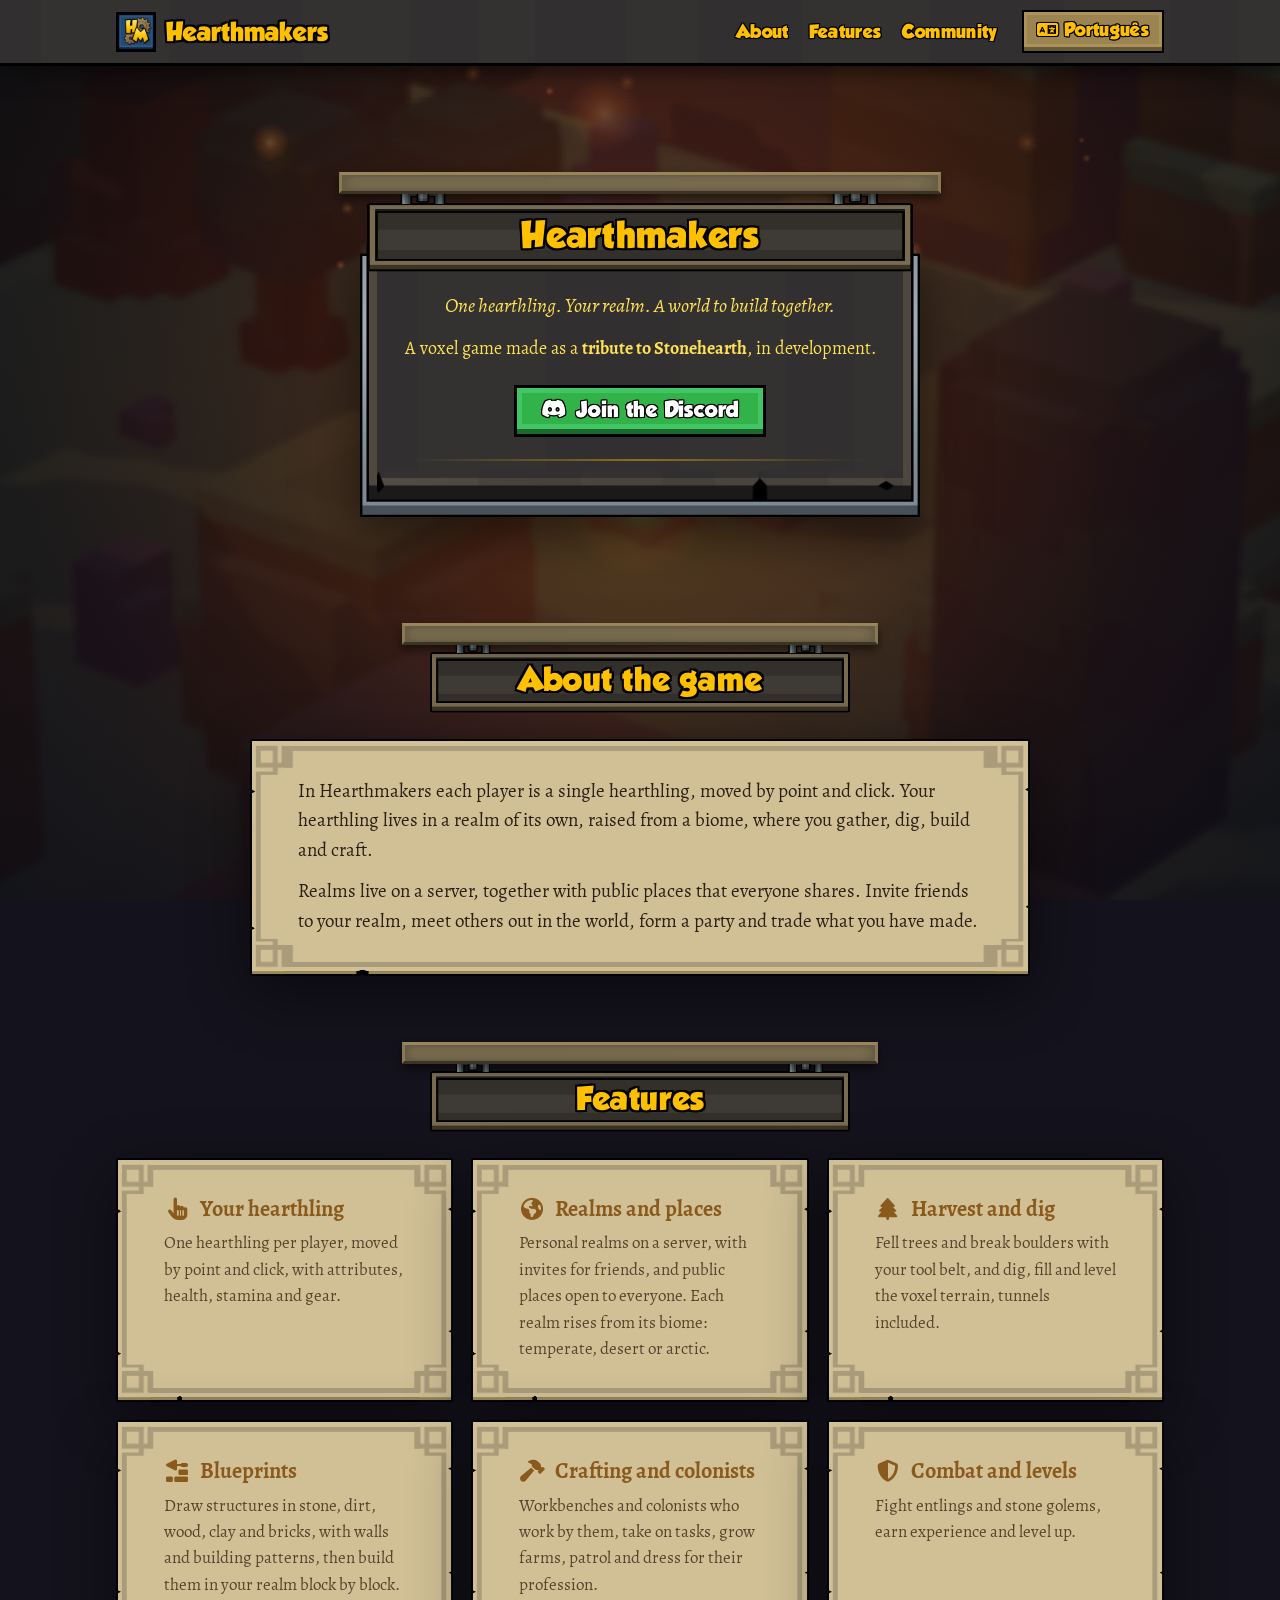
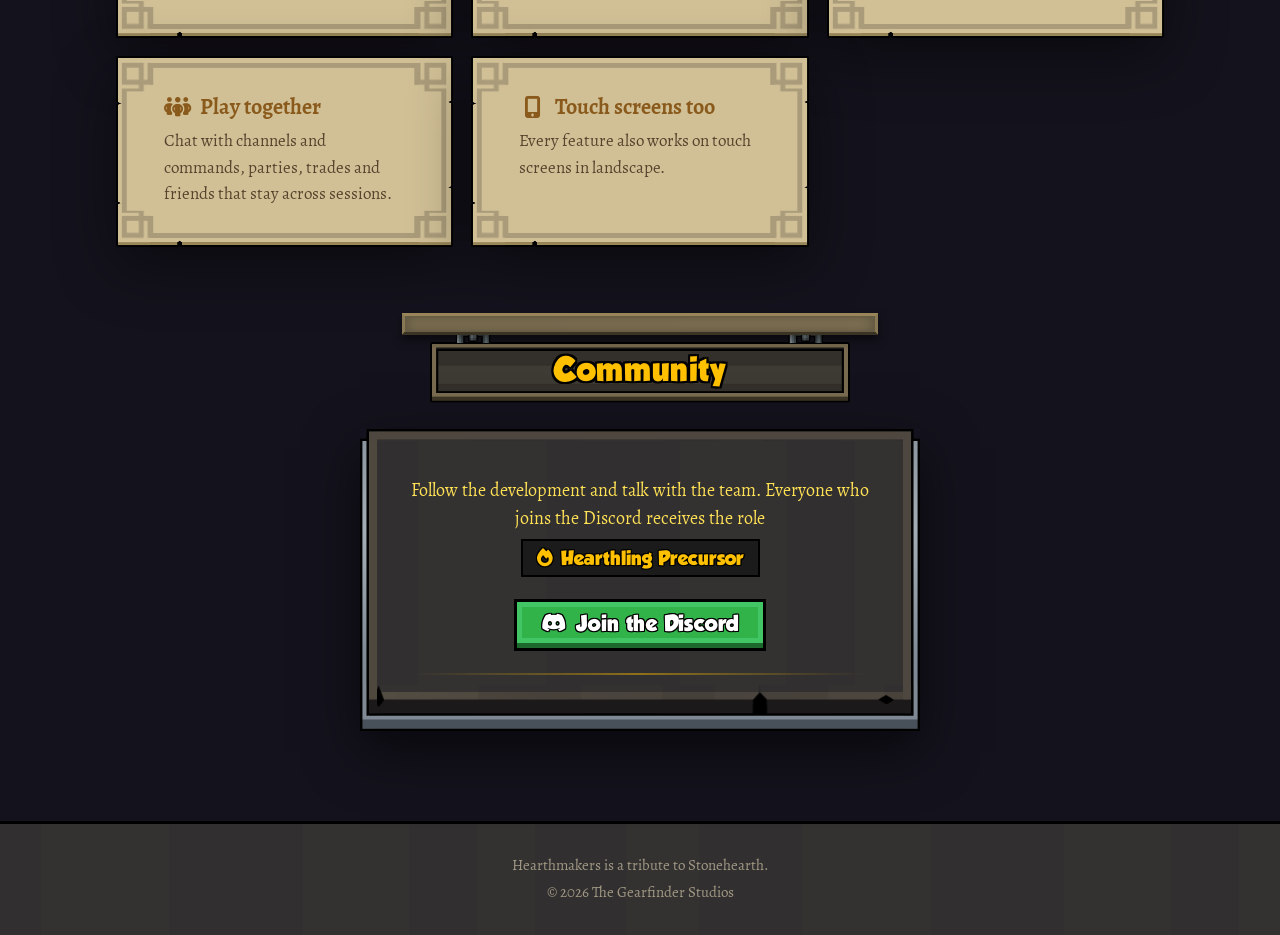
==== index.html @ 7fd4735e "INIT" ====
<!doctype html>
<html lang="en">
  <head>
    <meta charset="utf-8" />
    <meta name="viewport" content="width=device-width, initial-scale=1" />
    <title>Hearthmakers</title>
    <meta
      name="description"
      content="Hearthmakers is a voxel game where each player is one hearthling: build your realm, craft, farm and explore with friends."
    />
    <link rel="icon" type="image/png" sizes="32x32" href="assets/img/favicon-32.png" />
    <link rel="apple-touch-icon" href="assets/img/apple-touch-icon.png" />
    <link rel="alternate" hreflang="pt-BR" href="pt-br/" />
    <link
      rel="stylesheet"
      href="https://cdnjs.cloudflare.com/ajax/libs/font-awesome/6.5.2/css/all.min.css"
      crossorigin="anonymous"
      referrerpolicy="no-referrer"
    />
    <link rel="stylesheet" href="css/style.css" />
  </head>
  <body>
    <div class="backdrop"></div>
    <div class="embers" aria-hidden="true">
      <span style="--x: 0.0%; --size: 5px; --time: 9.0s; --delay: -2.9s; --sway: 28px"></span>
      <span style="--x: 6.4%; --size: 3px; --time: 12.3s; --delay: -10.6s; --sway: 5px"></span>
      <span style="--x: 11.2%; --size: 4px; --time: 12.7s; --delay: -3.4s; --sway: -15px"></span>
      <span style="--x: 15.4%; --size: 4px; --time: 7.4s; --delay: -9.6s; --sway: -4px"></span>
      <span style="--x: 20.5%; --size: 4px; --time: 7.9s; --delay: -7.2s; --sway: 51px"></span>
      <span style="--x: 23.7%; --size: 4px; --time: 11.0s; --delay: -12.8s; --sway: 49px"></span>
      <span style="--x: 26.6%; --size: 3px; --time: 12.9s; --delay: -4.7s; --sway: -42px"></span>
      <span style="--x: 30.4%; --size: 3px; --time: 9.1s; --delay: -13.1s; --sway: 7px"></span>
      <span style="--x: 36.4%; --size: 5px; --time: 7.4s; --delay: -3.8s; --sway: 7px"></span>
      <span style="--x: 39.6%; --size: 3px; --time: 8.4s; --delay: -12.7s; --sway: -53px"></span>
      <span style="--x: 43.2%; --size: 3px; --time: 11.7s; --delay: -12.9s; --sway: 2px"></span>
      <span style="--x: 46.5%; --size: 3px; --time: 9.0s; --delay: -5.1s; --sway: -9px"></span>
      <span style="--x: 51.4%; --size: 4px; --time: 11.3s; --delay: -3.3s; --sway: 49px"></span>
      <span style="--x: 56.1%; --size: 5px; --time: 11.4s; --delay: -8.9s; --sway: 2px"></span>
      <span style="--x: 60.4%; --size: 4px; --time: 13.6s; --delay: -5.6s; --sway: 25px"></span>
      <span style="--x: 63.5%; --size: 4px; --time: 9.5s; --delay: -4.6s; --sway: -13px"></span>
      <span style="--x: 70.0%; --size: 5px; --time: 7.8s; --delay: -11.5s; --sway: -51px"></span>
      <span style="--x: 72.5%; --size: 2px; --time: 7.5s; --delay: -13.9s; --sway: -34px"></span>
      <span style="--x: 77.6%; --size: 2px; --time: 10.2s; --delay: -8.3s; --sway: -43px"></span>
      <span style="--x: 83.0%; --size: 5px; --time: 13.2s; --delay: -12.4s; --sway: 49px"></span>
      <span style="--x: 86.5%; --size: 3px; --time: 7.1s; --delay: -3.5s; --sway: -51px"></span>
      <span style="--x: 87.5%; --size: 4px; --time: 8.6s; --delay: -10.4s; --sway: -1px"></span>
      <span style="--x: 94.5%; --size: 3px; --time: 13.2s; --delay: -3.3s; --sway: -15px"></span>
      <span style="--x: 99.6%; --size: 2px; --time: 10.4s; --delay: -0.0s; --sway: 50px"></span>
    </div>
    <header class="topbar">
      <div class="topbar-inner">
        <a class="logo" href="#top"><img src="assets/img/icon-192.png" alt="" />Hearthmakers</a>
        <nav class="nav">
          <a href="#about">About</a>
          <a href="#features">Features</a>
          <a href="#community">Community</a>
        </nav>
        <a class="lang" href="pt-br/" hreflang="pt-BR"><i class="fa-solid fa-language"></i>Português</a>
      </div>
    </header>

    <main id="top">
      <section class="hero">
        <div class="board">
          <h1 class="shingle">Hearthmakers</h1>
          <p class="tagline">One hearthling. Your realm. A world to build together.</p>
          <p>A voxel game made as a <strong>tribute to Stonehearth</strong>, in development.</p>
          <div class="actions">
            <a class="button" href="https://discord.gg/wvG9pxJbRN" target="_blank" rel="noopener">
              <i class="fa-brands fa-discord"></i>Join the Discord
            </a>
          </div>
        </div>
      </section>

      <section class="section" id="about">
        <h2 class="section-title">About the game</h2>
        <div class="parchment about">
          <p>
            In Hearthmakers each player is a single hearthling, moved by point and click. Your hearthling lives in a
            realm of its own, raised from a biome, where you gather, dig, build and craft.
          </p>
          <p>
            Realms live on a server, together with public places that everyone shares. Invite friends to your realm,
            meet others out in the world, form a party and trade what you have made.
          </p>
        </div>
      </section>

      <section class="section" id="features">
        <h2 class="section-title">Features</h2>
        <div class="features">
          <article class="parchment">
            <h3><i class="fa-solid fa-hand-pointer"></i>Your hearthling</h3>
            <p>One hearthling per player, moved by point and click, with attributes, health, stamina and gear.</p>
          </article>
          <article class="parchment">
            <h3><i class="fa-solid fa-earth-americas"></i>Realms and places</h3>
            <p>
              Personal realms on a server, with invites for friends, and public places open to everyone. Each realm
              rises from its biome: temperate, desert or arctic.
            </p>
          </article>
          <article class="parchment">
            <h3><i class="fa-solid fa-tree"></i>Harvest and dig</h3>
            <p>Fell trees and break boulders with your tool belt, and dig, fill and level the voxel terrain, tunnels included.</p>
          </article>
          <article class="parchment">
            <h3><i class="fa-solid fa-trowel-bricks"></i>Blueprints</h3>
            <p>
              Draw structures in stone, dirt, wood, clay and bricks, with walls and building patterns, then build them in
              your realm block by block.
            </p>
          </article>
          <article class="parchment">
            <h3><i class="fa-solid fa-hammer"></i>Crafting and colonists</h3>
            <p>
              Workbenches and colonists who work by them, take on tasks, grow farms, patrol and dress for their
              profession.
            </p>
          </article>
          <article class="parchment">
            <h3><i class="fa-solid fa-shield-halved"></i>Combat and levels</h3>
            <p>Fight entlings and stone golems, earn experience and level up.</p>
          </article>
          <article class="parchment">
            <h3><i class="fa-solid fa-people-group"></i>Play together</h3>
            <p>Chat with channels and commands, parties, trades and friends that stay across sessions.</p>
          </article>
          <article class="parchment">
            <h3><i class="fa-solid fa-mobile-screen-button"></i>Touch screens too</h3>
            <p>Every feature also works on touch screens in landscape.</p>
          </article>
        </div>
      </section>

      <section class="section" id="community">
        <h2 class="section-title">Community</h2>
        <div class="community">
          <div class="board">
            <p>
              Follow the development and talk with the team. Everyone who joins the Discord receives the role
            </p>
            <span class="role"><i class="fa-solid fa-fire"></i>Hearthling Precursor</span>
            <div class="actions">
              <a class="button" href="https://discord.gg/wvG9pxJbRN" target="_blank" rel="noopener">
                <i class="fa-brands fa-discord"></i>Join the Discord
              </a>
            </div>
          </div>
        </div>
      </section>
    </main>

    <footer class="footer">
      <p>Hearthmakers is a tribute to Stonehearth.</p>
      <p>&copy; 2026 The Gearfinder Studios</p>
    </footer>
  </body>
</html>
---- css/style.css ----
/*
 * Hearthmakers' project page, in the game's "workshop" look: dark plank
 * boards, titles on a hanging wooden shingle, gold outlined Grobold text and
 * parchment cards. Images and fonts are copies of the game's own assets.
 */

@font-face {
  font-family: 'Alegreya';
  src: url('../assets/fonts/Alegreya-Regular.ttf') format('truetype');
  font-weight: 400;
  font-display: swap;
}

@font-face {
  font-family: 'Alegreya';
  src: url('../assets/fonts/Alegreya-Italic.ttf') format('truetype');
  font-weight: 400;
  font-style: italic;
  font-display: swap;
}

@font-face {
  font-family: 'Alegreya';
  src: url('../assets/fonts/Alegreya-Bold.ttf') format('truetype');
  font-weight: 700;
  font-display: swap;
}

@font-face {
  font-family: 'Grobold';
  src:
    url('../assets/fonts/grobold.otf') format('opentype'),
    url('../assets/fonts/grobold.ttf') format('truetype');
  font-display: swap;
}

:root {
  --ink: #2b1f14;
  --ink-soft: #57432d;
  --ink-accent: #8a5a1c;
  --control-gold: #ffc000;
  --control-gold-light: #ffe156;
  --wood-darkest: #1c1b1b;
  --font: 'Alegreya', Georgia, serif;
  --control-font: 'Grobold', var(--font);
  --outline: -2px -2px 0 #000, 0 -2px 0 #000, 2px -2px 0 #000, 2px 0 0 #000, 2px 2px 0 #000, 0 2px 0 #000,
    -2px 2px 0 #000, -2px 0 0 #000;
  --outline-thin: -1px -1px 0 #000, 0 -1px 0 #000, 1px -1px 0 #000, 1px 0 0 #000, 1px 1px 0 #000, 0 1px 0 #000,
    -1px 1px 0 #000, -1px 0 0 #000;
  --page-width: 1080px;
}

* {
  box-sizing: border-box;
}

html {
  scroll-behavior: smooth;
}

body {
  margin: 0;
  font: 400 18px/1.55 var(--font);
  color: var(--ink);
  background: #14121c;
  -webkit-font-smoothing: antialiased;
}

/* The game's banner, fixed behind the whole page so it follows the screen. */
.backdrop {
  position: fixed;
  inset: 0;
  z-index: -2;
  background:
    linear-gradient(180deg, rgba(12, 12, 22, 0.45), rgba(12, 12, 22, 0.8)),
    url('../assets/img/banner.png') center / cover no-repeat;
}

/* Sparks rising from the hearth, over the backdrop and under the content. */
.embers {
  position: fixed;
  inset: 0;
  z-index: -1;
  overflow: hidden;
  pointer-events: none;
}

.embers span {
  position: absolute;
  bottom: -12px;
  left: var(--x);
  width: var(--size, 4px);
  height: var(--size, 4px);
  background: #ffcf4a;
  box-shadow: 0 0 6px 2px rgba(255, 140, 30, 0.8);
  opacity: 0;
  animation: ember-rise var(--time, 9s) linear var(--delay, 0s) infinite;
}

@keyframes ember-rise {
  0% {
    transform: translate(0, 0);
    opacity: 0;
  }
  10% {
    opacity: 1;
  }
  50% {
    transform: translate(var(--sway, 30px), -55vh);
  }
  80% {
    opacity: 0.8;
  }
  100% {
    transform: translate(0, -110vh);
    opacity: 0;
  }
}

@media (prefers-reduced-motion: reduce) {
  .embers {
    display: none;
  }
}

a {
  color: inherit;
}

img {
  max-width: 100%;
}

/* Scrollbars as in the game: square dark thumb on a shaded track. */
::-webkit-scrollbar {
  width: 16px;
}

::-webkit-scrollbar-track {
  background-color: rgba(0, 0, 0, 0.4);
}

::-webkit-scrollbar-thumb {
  background: #322f28;
  border: 2px solid #000;
}

/* --- top bar: the logo, the section links and the language switch --------- */

.topbar {
  position: sticky;
  top: 0;
  z-index: 10;
  background: url('../assets/ui/bg.png') repeat;
  border-bottom: 3px solid #000;
  box-shadow: 0 6px 18px rgba(0, 0, 0, 0.5);
}

.topbar-inner {
  display: flex;
  align-items: center;
  gap: 24px;
  max-width: var(--page-width);
  margin: 0 auto;
  padding: 10px 16px;
}

.logo {
  display: flex;
  align-items: center;
  gap: 10px;
  text-decoration: none;
  font: 400 24px/1 var(--control-font);
  color: var(--control-gold);
  text-shadow: var(--outline);
}

.logo img {
  width: 40px;
  height: 40px;
  border: 2px solid #000;
}

.nav {
  display: flex;
  gap: 20px;
  margin-left: auto;
}

.nav a,
.lang {
  font: 400 17px/1 var(--control-font);
  letter-spacing: 0.02em;
  text-decoration: none;
  color: var(--control-gold);
  text-shadow: var(--outline-thin);
}

.nav a:hover,
.lang:hover {
  color: var(--control-gold-light);
}

/* The other language, on a small brown game button. */
.lang {
  display: inline-flex;
  align-items: center;
  gap: 6px;
  padding: 6px 10px;
  border-style: solid;
  border-width: 5px 5px 9px 5px;
  border-image: url('../assets/ui/brown.png') 5 5 9 5 fill repeat;
}

/* --- hero: a hanging board over the backdrop --------------------------------- */

.hero {
  position: relative;
  display: flex;
  justify-content: center;
  padding: 120px 16px 40px;
}

/* A plank board whose title hangs above it on a wooden shingle. */
.board {
  position: relative;
  width: min(560px, 100%);
  margin-top: 58px;
  padding: 26px 26px 10px;
  background: url('../assets/ui/bg.png') repeat;
  background-clip: padding-box;
  border-style: solid;
  border-width: 12px 17px 46px 17px;
  border-image: url('../assets/ui/slate.png') 15 21 60 21 repeat;
  box-shadow: 0 20px 50px rgba(0, 0, 0, 0.55);
  color: var(--control-gold-light);
  text-align: center;
}

.shingle {
  display: flex;
  align-items: center;
  justify-content: center;
  height: 86px;
  margin: -96px -36px 0;
  padding-top: 12px;
  background: url('../assets/ui/shingle.png') center / 100% 100% no-repeat;
  font: 400 34px/1 var(--control-font);
  letter-spacing: 0.02em;
  color: var(--control-gold);
  text-shadow: var(--outline);
}

.board .tagline {
  margin: 18px 0 0;
  font-style: italic;
  font-size: 20px;
}

.board p {
  margin: 14px 0 0;
}

.board::after {
  content: '';
  display: block;
  height: 2px;
  margin: 22px 12px 0;
  background: linear-gradient(90deg, transparent, rgba(255, 192, 0, 0.45), transparent);
}

.actions {
  display: flex;
  flex-wrap: wrap;
  justify-content: center;
  gap: 12px;
  margin-top: 22px;
}

/* The game's green button, as a link. */
.button {
  display: inline-flex;
  align-items: center;
  justify-content: center;
  gap: 10px;
  min-height: 52px;
  padding: 0 18px;
  border-style: solid;
  border-width: 9px 9px 13px 9px;
  border-image: url('../assets/ui/ok.png') 9 9 13 9 fill repeat;
  font: 400 20px var(--control-font);
  letter-spacing: 0.02em;
  text-decoration: none;
  color: #fff;
  text-shadow: var(--outline-thin);
  transition: transform 0.12s ease;
}

.button:hover {
  border-image-source: url('../assets/ui/ok_hover.png');
}

.button:active {
  transform: translateY(1px);
}

/* --- sections -------------------------------------------------------------- */

.section {
  max-width: var(--page-width);
  margin: 0 auto;
  padding: 80px 16px 0;
}

/* The wooden bar each shingle's hooks hang from. */
.shingle,
.section-title {
  position: relative;
}

.shingle::before,
.section-title::before {
  content: '';
  position: absolute;
  top: -14px;
  left: -28px;
  right: -28px;
  height: 16px;
  border-style: solid;
  border-width: 3px;
  border-image: url('../assets/ui/plank.png') 3 fill stretch;
  box-shadow: 0 5px 10px rgba(0, 0, 0, 0.5);
}

/* Section titles hang on a shingle, like the game's windows. */
.section-title {
  display: flex;
  align-items: center;
  justify-content: center;
  width: min(420px, 100%);
  height: 76px;
  margin: 0 auto 26px;
  padding-top: 10px;
  background: url('../assets/ui/shingle.png') center / 100% 100% no-repeat;
  font: 400 30px/1 var(--control-font);
  letter-spacing: 0.02em;
  color: var(--control-gold);
  text-shadow: var(--outline);
}

/* A parchment card with the Greek-key frame. */
.parchment {
  padding: 4px 14px 6px;
  border-style: solid;
  border-width: 34px;
  border-image: url('../assets/ui/scroll.png') 70 fill / 34px stretch;
  filter: drop-shadow(0 18px 30px rgba(0, 0, 0, 0.45));
}

.parchment h3 {
  display: flex;
  align-items: center;
  gap: 10px;
  margin: 0 0 8px;
  font: 700 22px/1.2 var(--font);
  color: var(--ink-accent);
}

.parchment p {
  margin: 0 0 12px;
}

.parchment p:last-child {
  margin-bottom: 0;
}

.about {
  max-width: 780px;
  margin: 0 auto;
  font-size: 19px;
}

.features {
  display: grid;
  grid-template-columns: repeat(auto-fill, minmax(300px, 1fr));
  gap: 18px;
}

.features .parchment {
  font-size: 17px;
  color: var(--ink-soft);
}

.features .parchment i {
  width: 26px;
  text-align: center;
}

.community {
  display: flex;
  justify-content: center;
}

.community .board {
  margin-top: 0;
  padding-top: 22px;
}

.role {
  display: inline-flex;
  align-items: center;
  gap: 8px;
  margin-top: 6px;
  padding: 8px 14px;
  background: var(--wood-darkest);
  border: 2px solid #000;
  font: 400 18px/1 var(--control-font);
  color: var(--control-gold);
  text-shadow: var(--outline-thin);
}

/* --- footer ------------------------------------------------------------------ */

.footer {
  margin-top: 90px;
  padding: 26px 16px;
  background: url('../assets/ui/bg.png') repeat;
  border-top: 3px solid #000;
  text-align: center;
  font-size: 15px;
  color: #a39a86;
}

.footer p {
  margin: 4px 0;
}

.footer a {
  color: var(--control-gold);
}

/* --- narrow screens ----------------------------------------------------------- */

@media (max-width: 720px) {
  .nav {
    display: none;
  }

  .lang {
    margin-left: auto;
  }

  .hero {
    padding: 70px 16px 20px;
  }

  .shingle {
    margin: -96px -20px 0;
    font-size: 28px;
  }

  .section {
    padding-top: 60px;
  }

  .shingle::before {
    left: 0;
    right: 0;
  }

  .section-title {
    font-size: 25px;
    height: 66px;
  }

  .features {
    grid-template-columns: 1fr;
  }
}
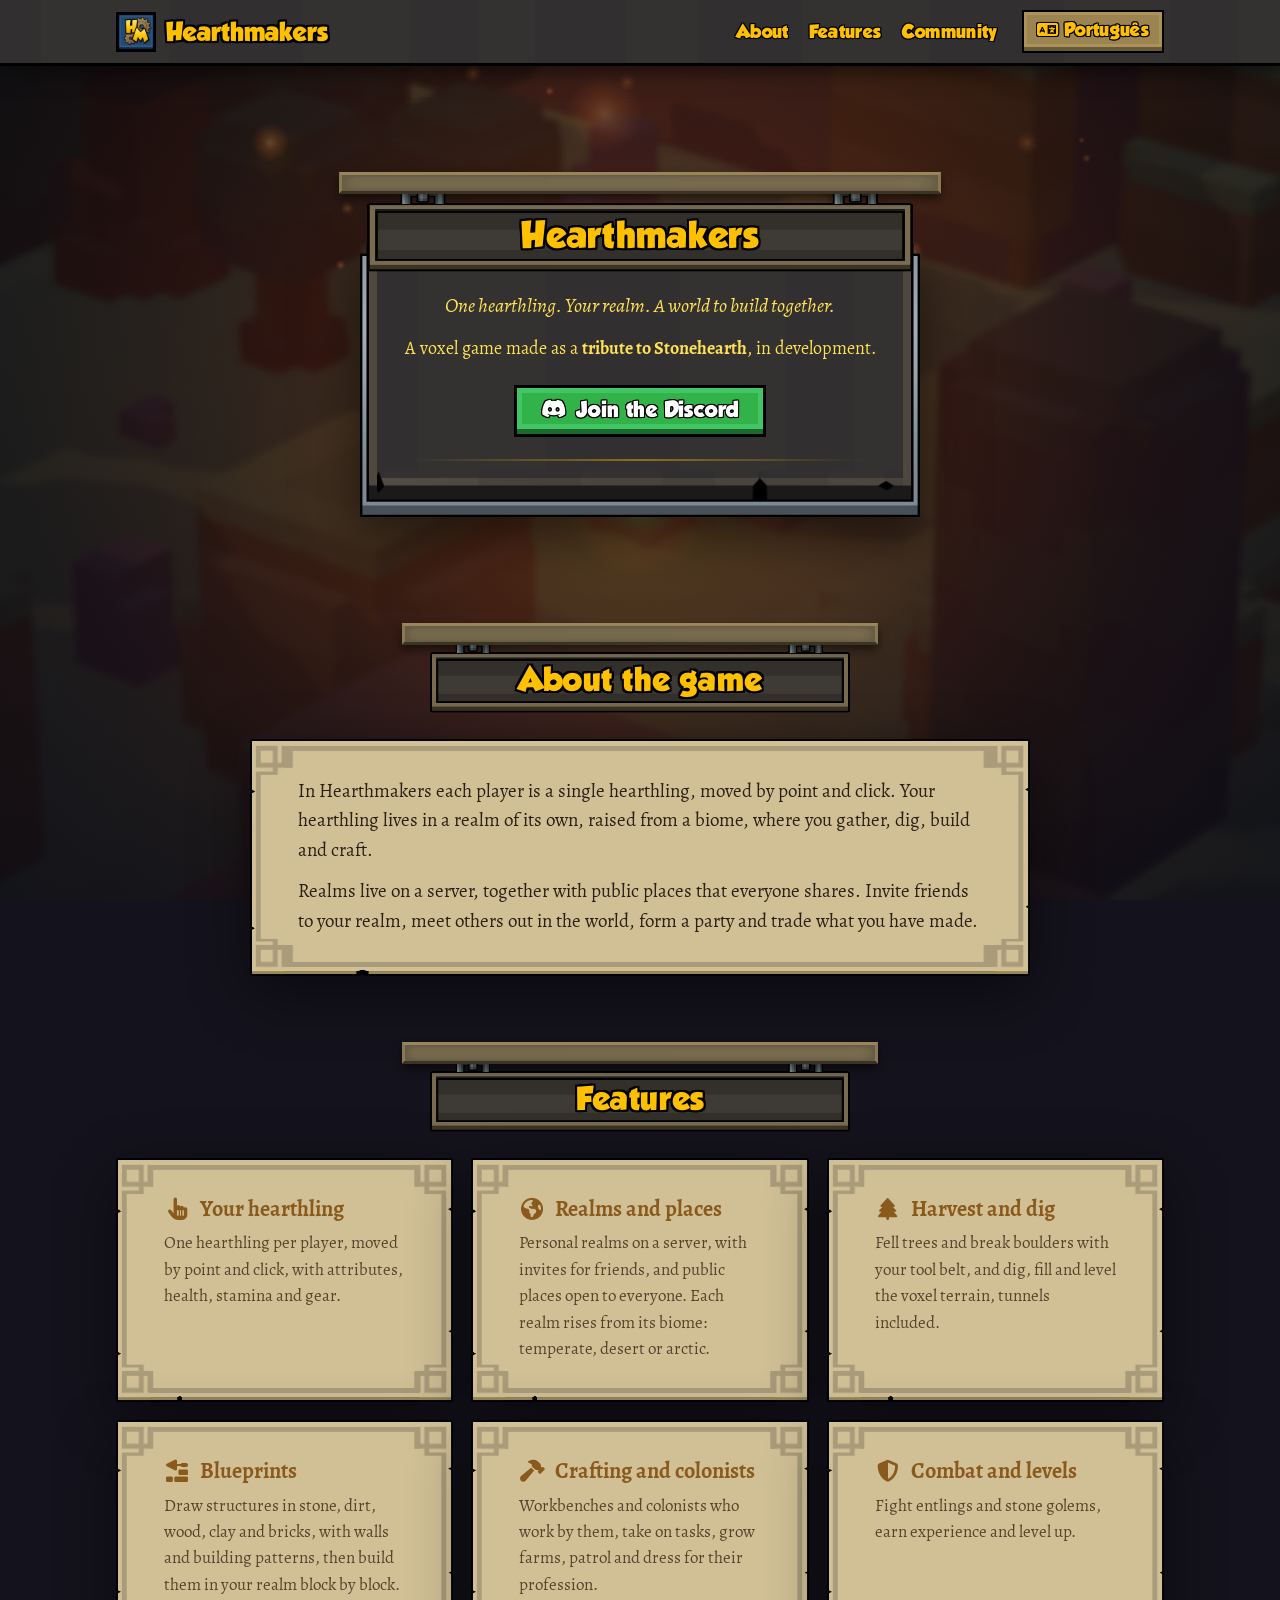
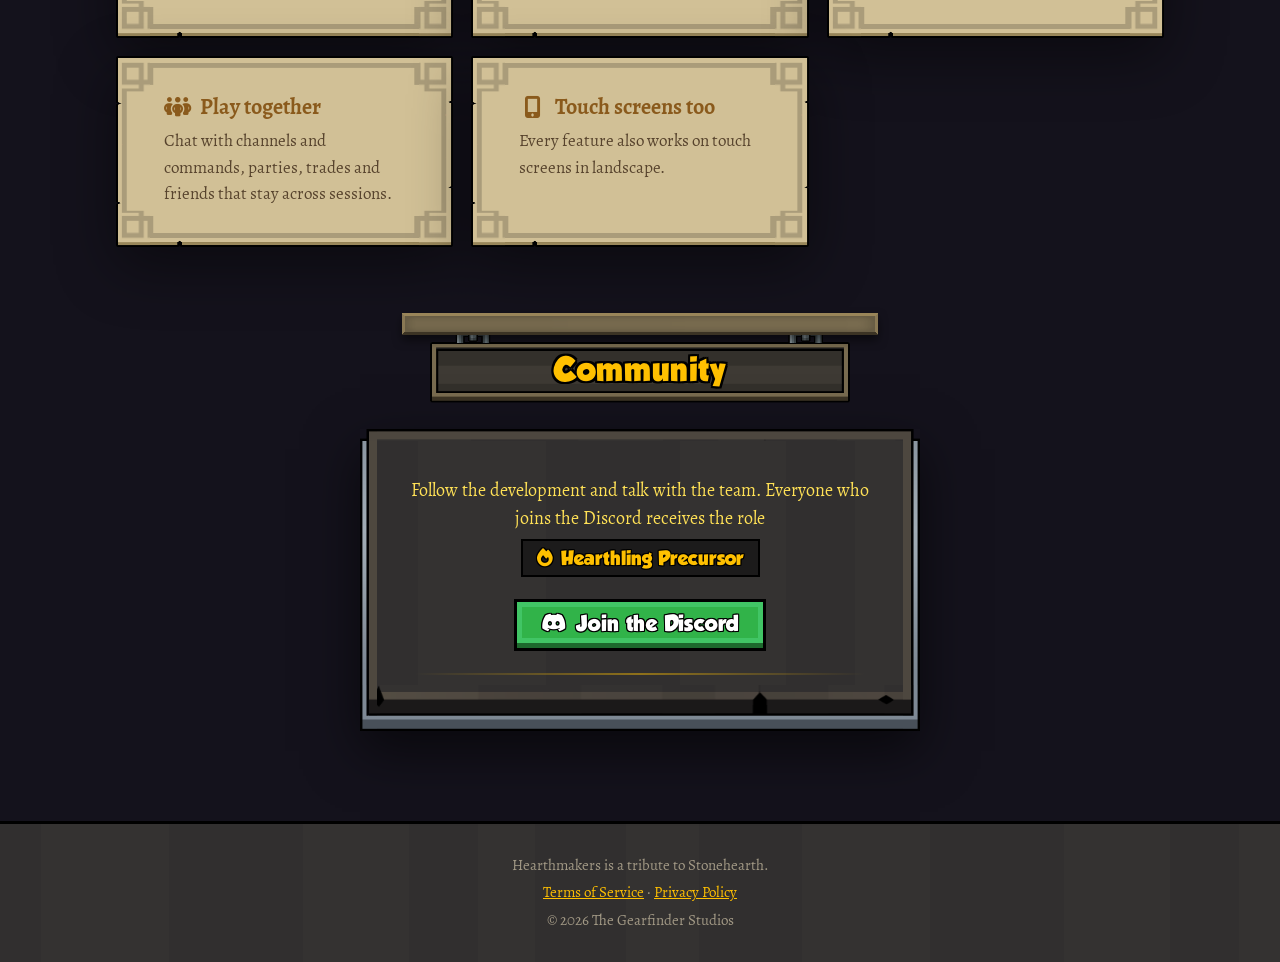
==== commit 607ac845: "PRIVACY + TOS" ====
--- a/index.html
+++ b/index.html
@@ -154,6 +154,7 @@
 
     <footer class="footer">
       <p>Hearthmakers is a tribute to Stonehearth.</p>
+      <p><a href="terms/">Terms of Service</a> · <a href="privacy/">Privacy Policy</a></p>
       <p>&copy; 2026 The Gearfinder Studios</p>
     </footer>
   </body>
--- a/css/style.css
+++ b/css/style.css
@@ -419,6 +419,52 @@
   text-shadow: var(--outline-thin);
 }
 
+/* --- legal pages: the terms and the privacy policy, on one long parchment ----- */
+
+.legal-nav a[aria-current='page'] {
+  color: var(--control-gold-light);
+}
+
+.legal {
+  max-width: 860px;
+}
+
+.legal .section-title {
+  margin-top: 14px;
+}
+
+.legal .parchment {
+  font-size: 17px;
+}
+
+.legal .updated {
+  font-style: italic;
+  color: var(--ink-soft);
+}
+
+.legal h2 {
+  margin: 26px 0 8px;
+  font: 700 22px/1.2 var(--font);
+  color: var(--ink-accent);
+}
+
+.legal ul {
+  margin: 0 0 12px;
+  padding-left: 22px;
+}
+
+.legal li {
+  margin-bottom: 6px;
+}
+
+.legal a {
+  color: var(--ink-accent);
+}
+
+.legal code {
+  font-size: 15px;
+}
+
 /* --- footer ------------------------------------------------------------------ */
 
 .footer {
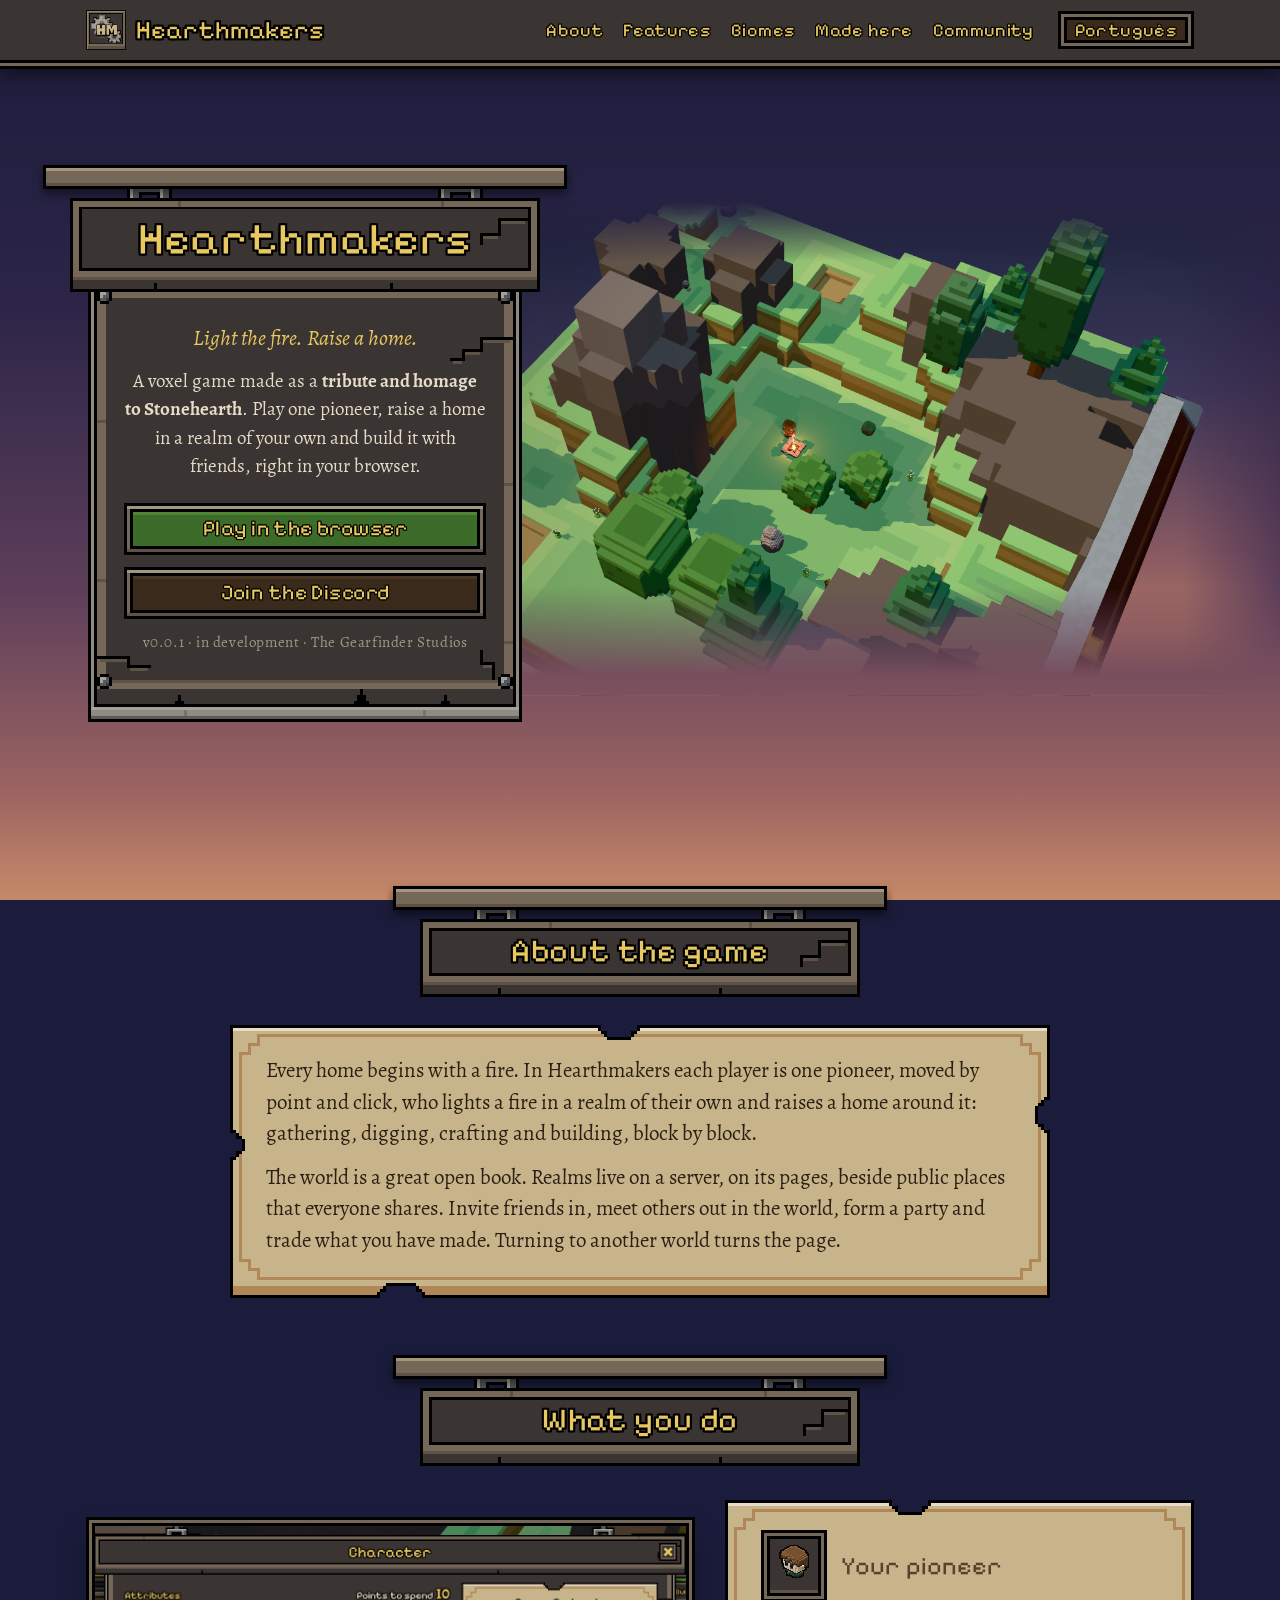
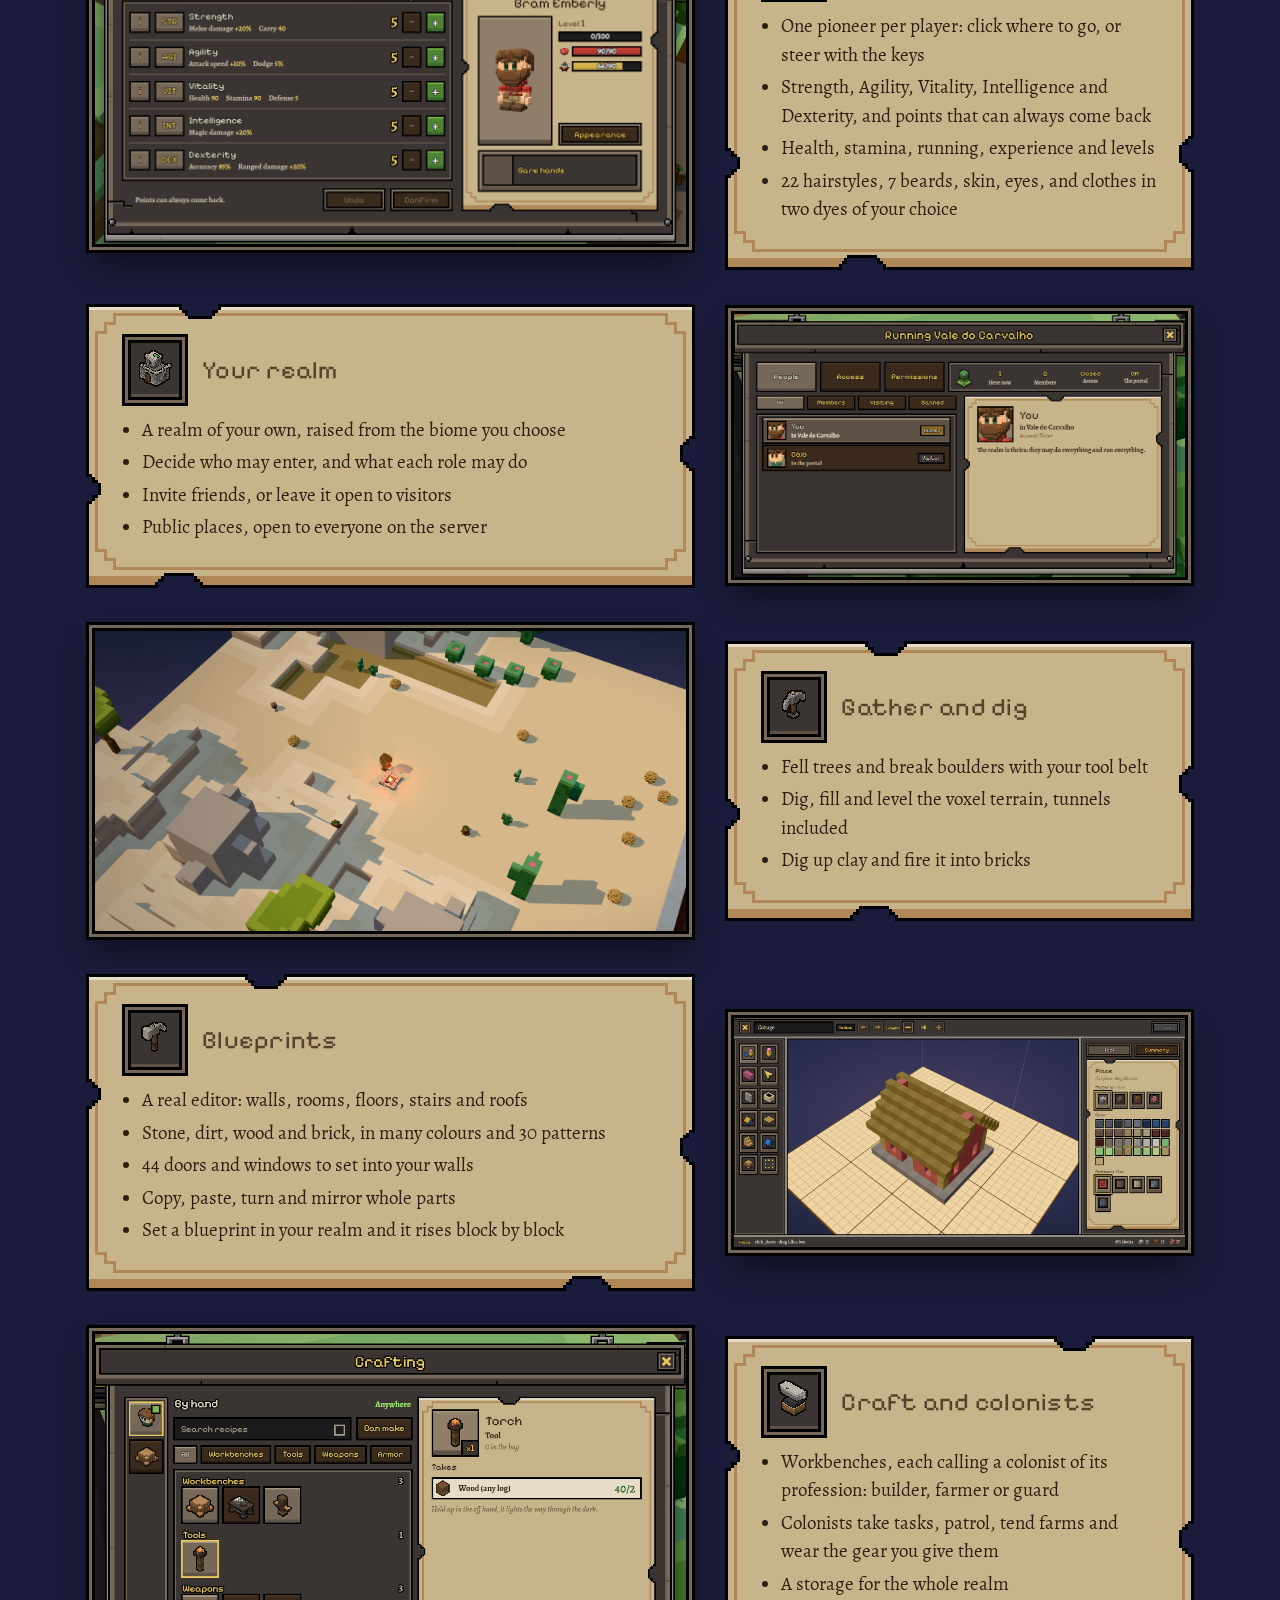
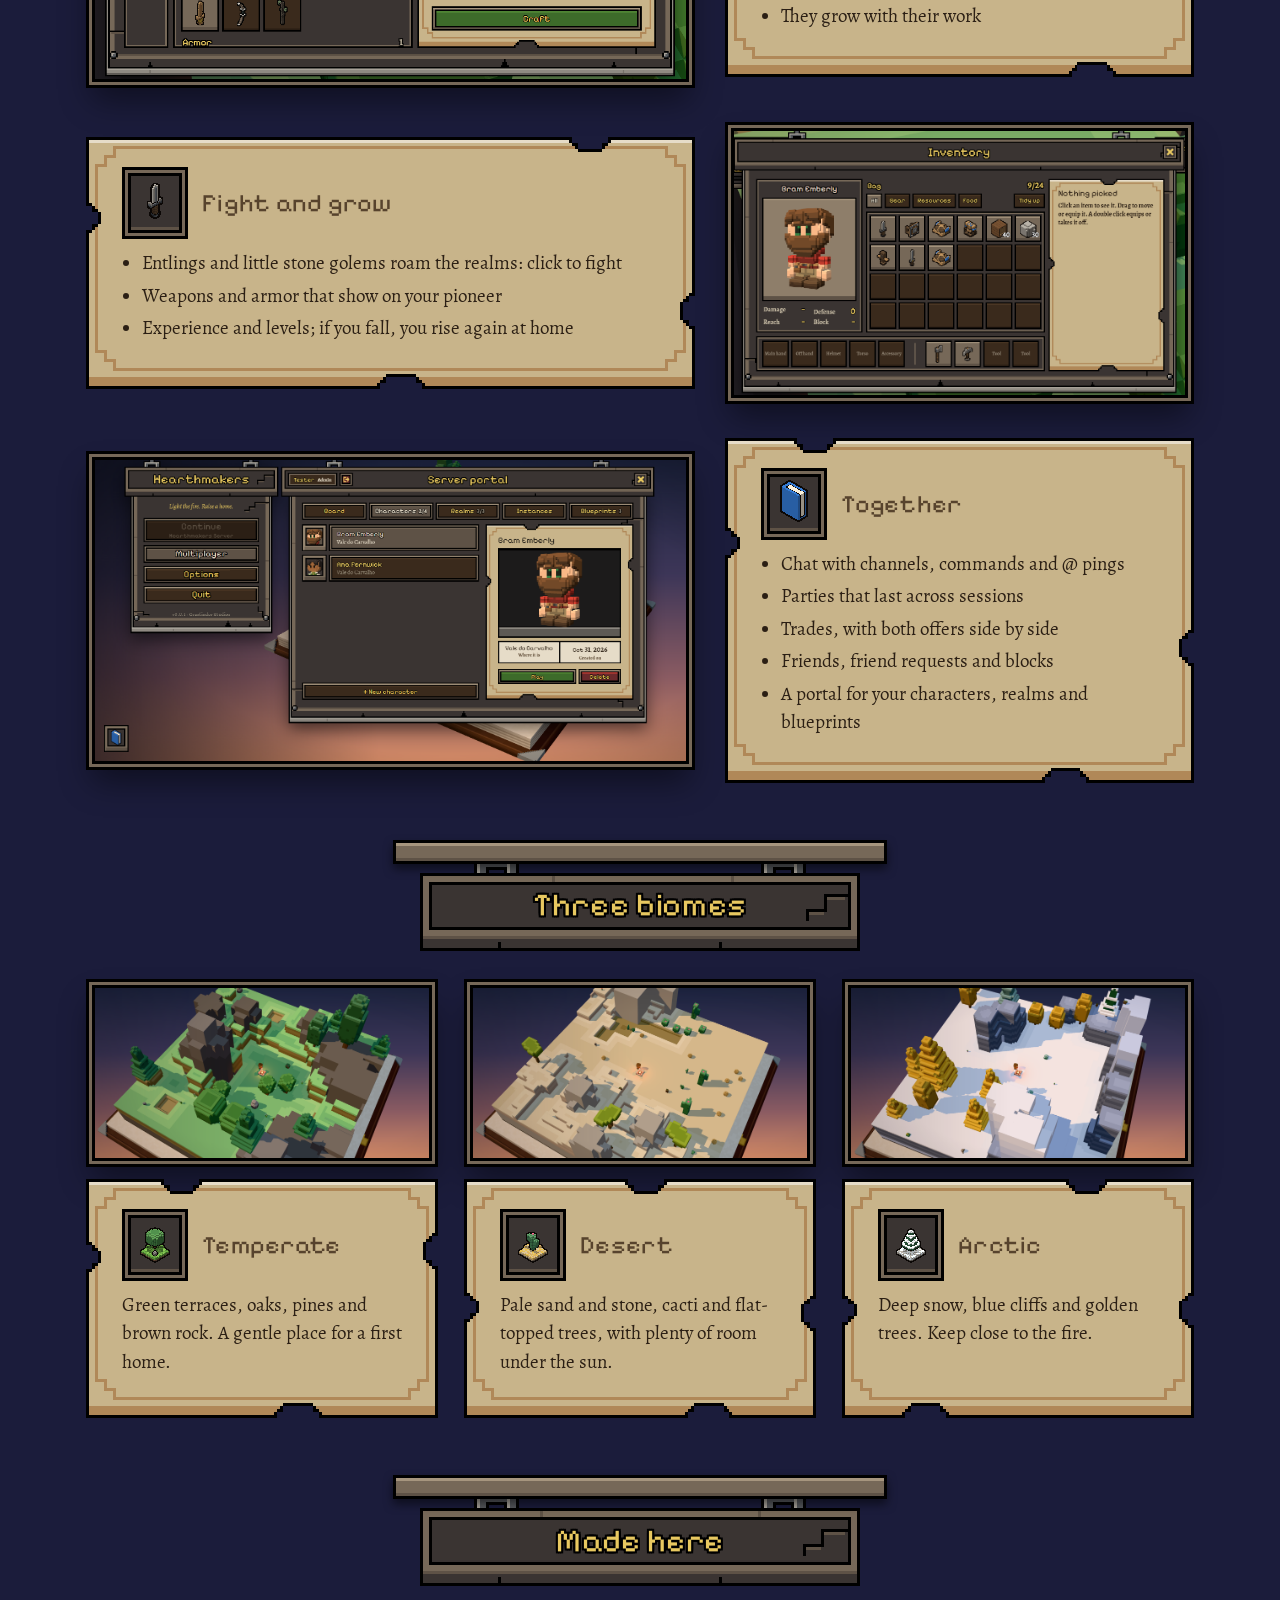
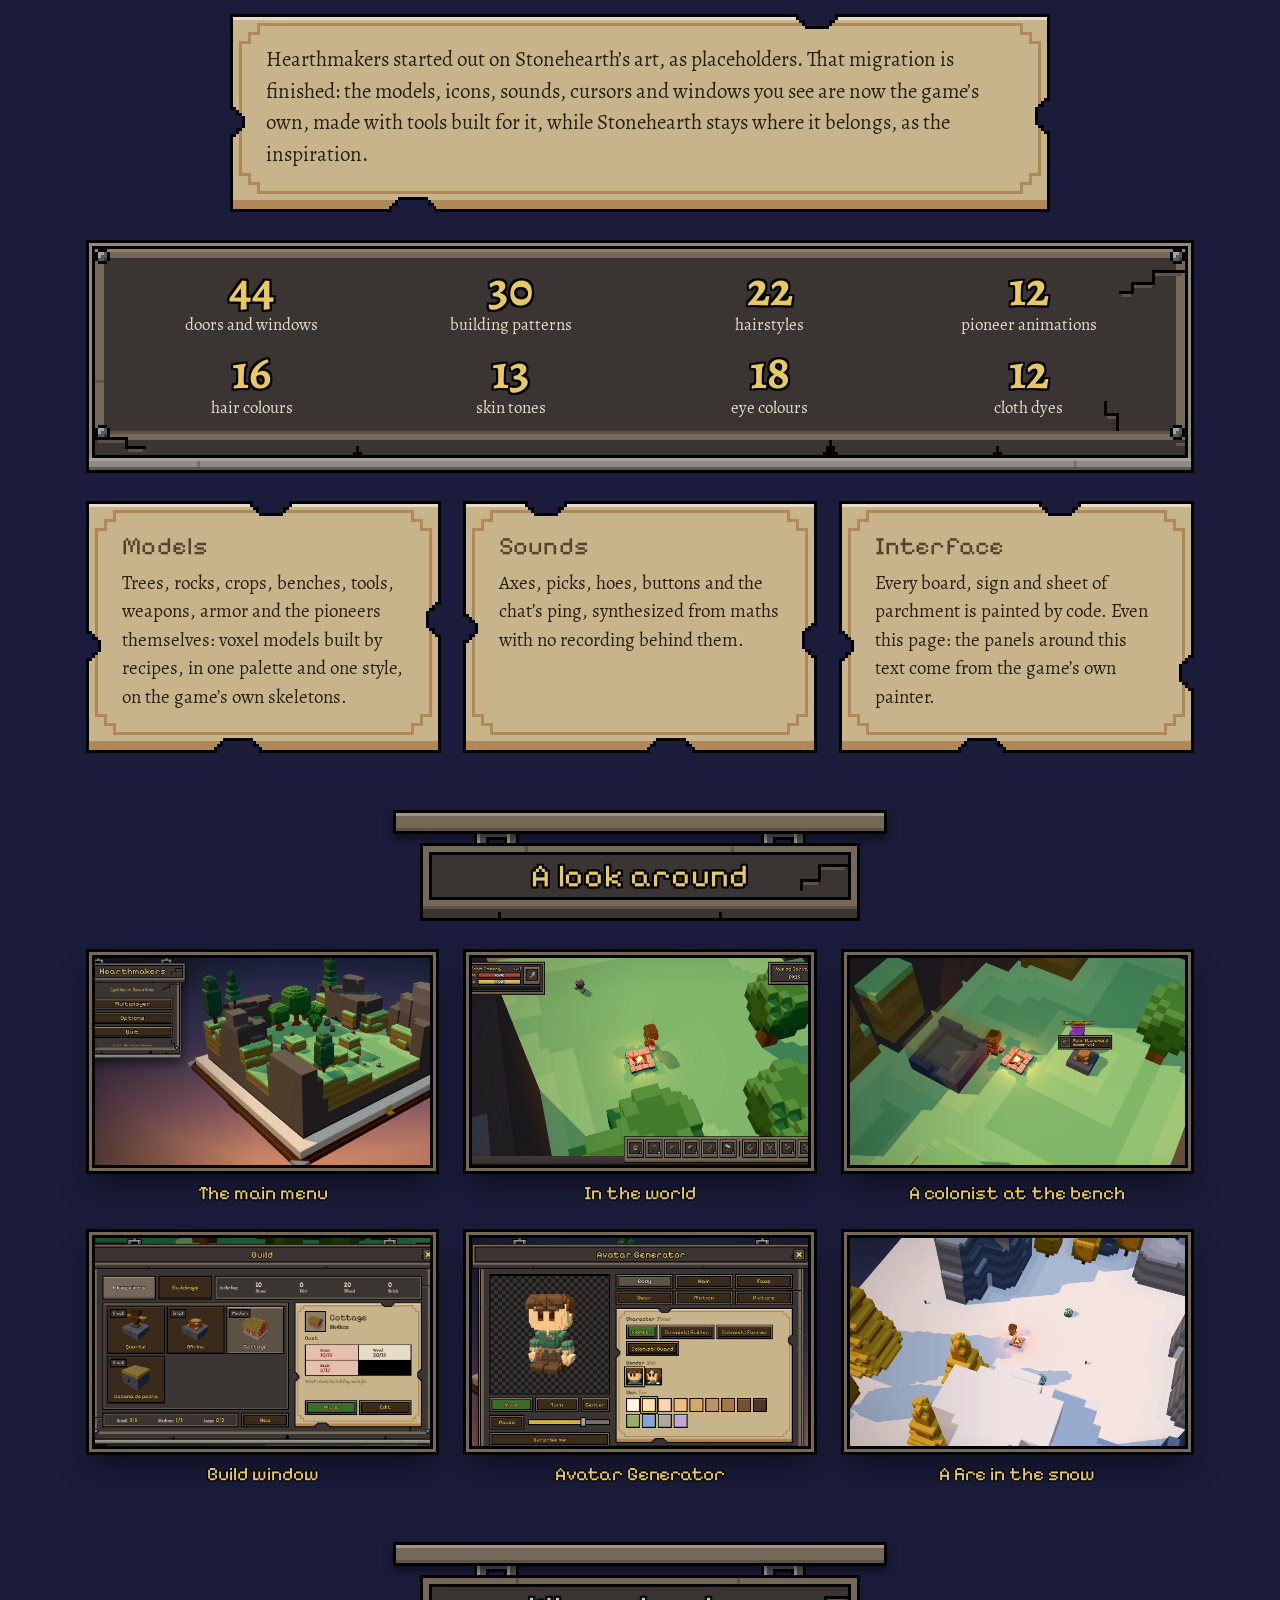
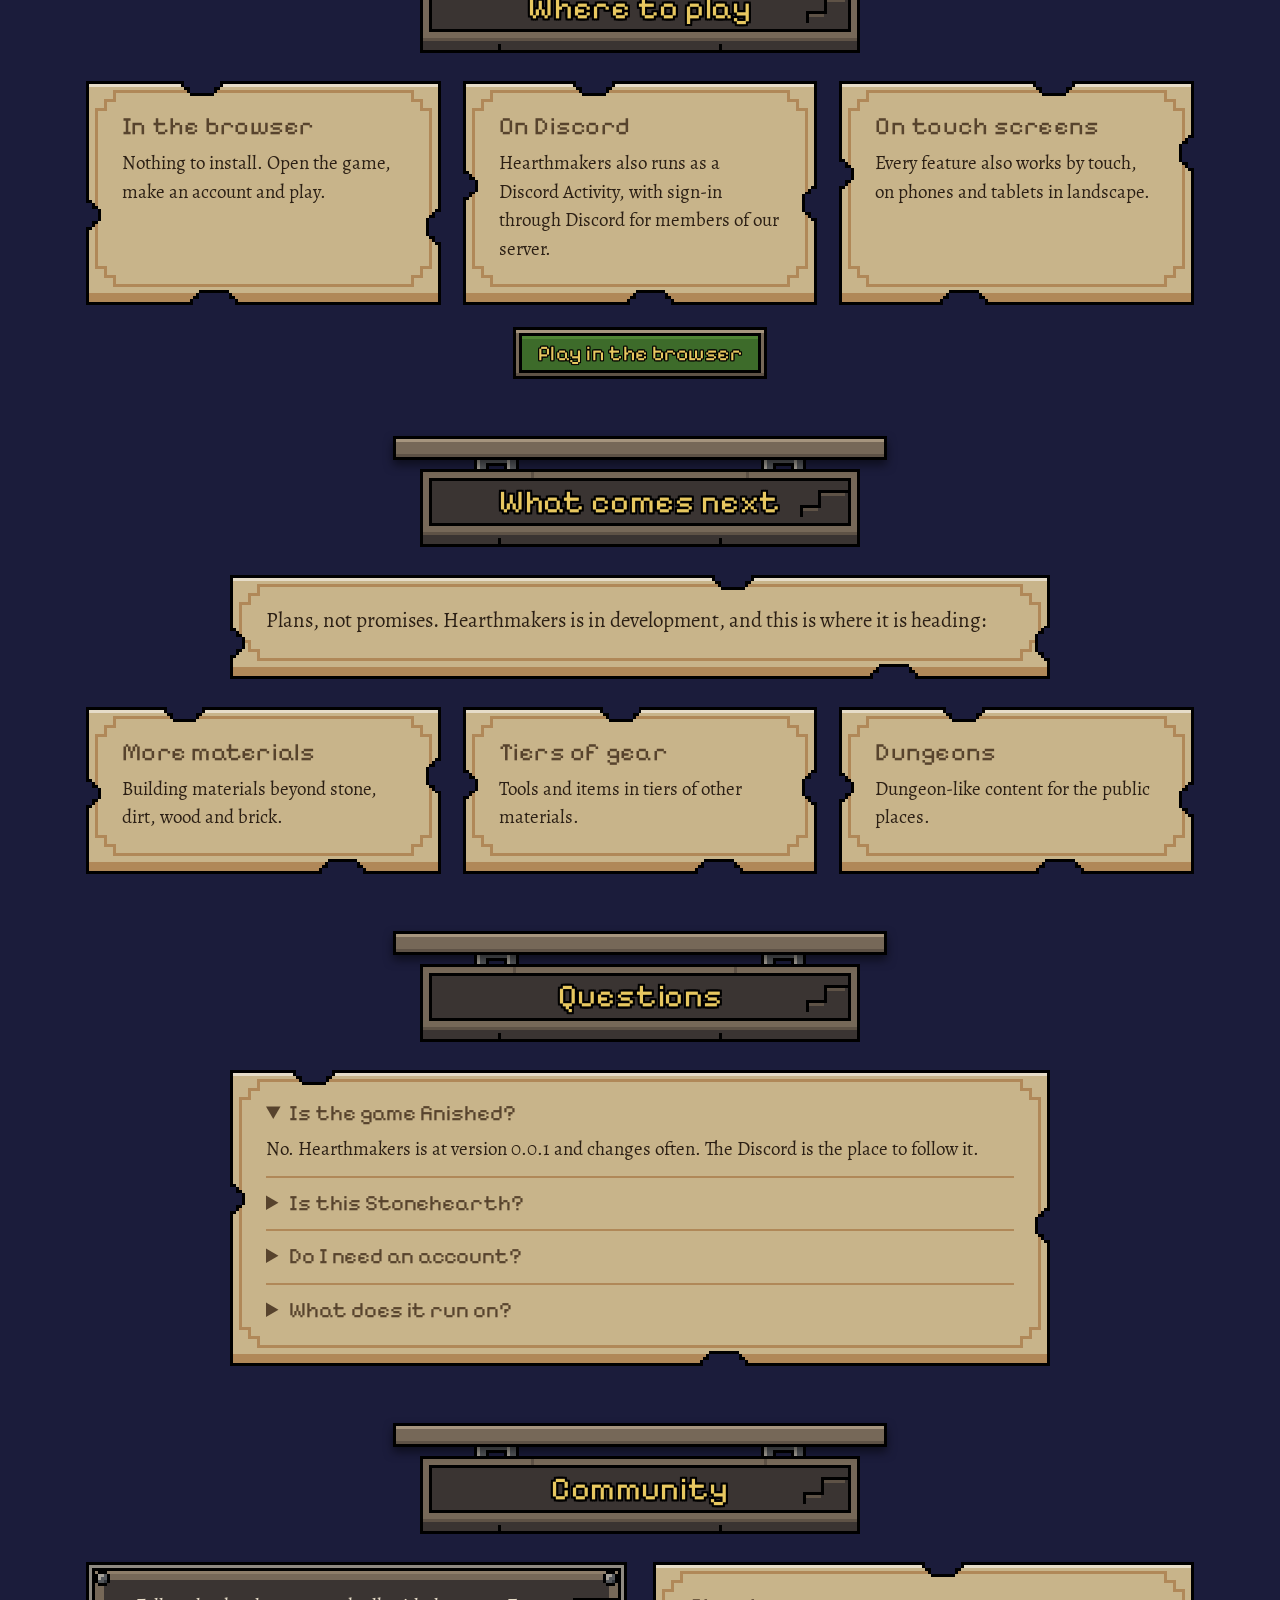
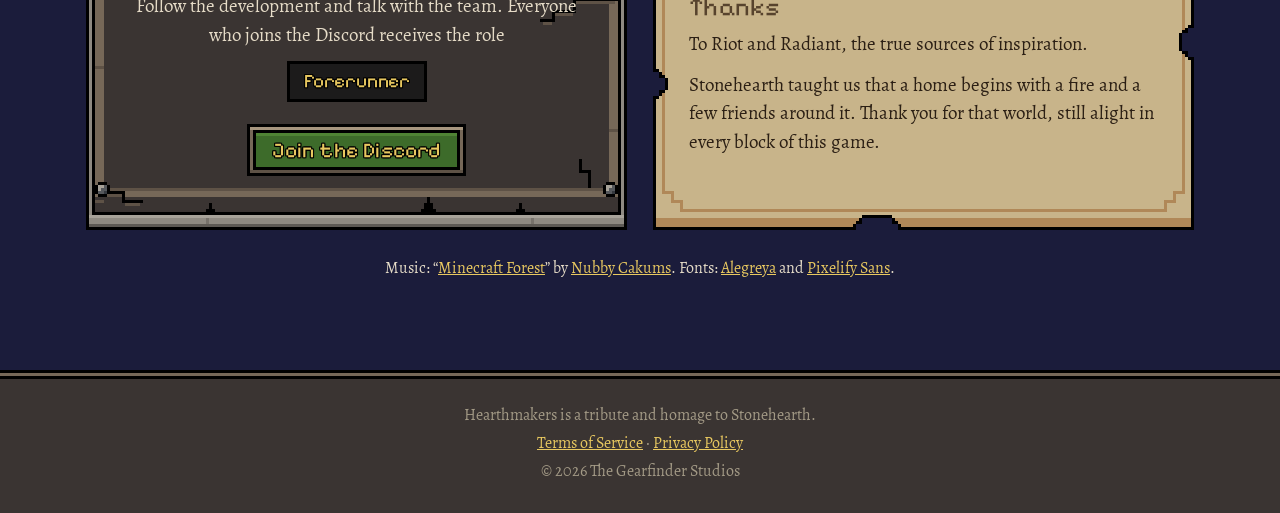
==== commit b7f385af: "The page takes the game's new look and tells much more about it - Boards, signs, plaques and parchme" ====
--- a/index.html
+++ b/index.html
@@ -4,19 +4,15 @@
     <meta charset="utf-8" />
     <meta name="viewport" content="width=device-width, initial-scale=1" />
     <title>Hearthmakers</title>
-    <meta
-      name="description"
-      content="Hearthmakers is a voxel game where each player is one hearthling: build your realm, craft, farm and explore with friends."
-    />
+    <meta name="description" content="Hearthmakers is a voxel game made as a tribute and homage to Stonehearth: light the fire, raise a home and build your realm with friends, right in your browser." />
+    <meta property="og:title" content="Hearthmakers" />
+    <meta property="og:description" content="Hearthmakers is a voxel game made as a tribute and homage to Stonehearth: light the fire, raise a home and build your realm with friends, right in your browser." />
+    <meta property="og:type" content="website" />
+    <meta property="og:image" content="https://hearthmakers.github.io/Hearthmakers-GitHub-Page/assets/img/screenshots/2-temperate.png" />
+    <meta name="twitter:card" content="summary_large_image" />
     <link rel="icon" type="image/png" sizes="32x32" href="assets/img/favicon-32.png" />
     <link rel="apple-touch-icon" href="assets/img/apple-touch-icon.png" />
     <link rel="alternate" hreflang="pt-BR" href="pt-br/" />
-    <link
-      rel="stylesheet"
-      href="https://cdnjs.cloudflare.com/ajax/libs/font-awesome/6.5.2/css/all.min.css"
-      crossorigin="anonymous"
-      referrerpolicy="no-referrer"
-    />
     <link rel="stylesheet" href="css/style.css" />
   </head>
   <body>
@@ -53,84 +49,243 @@
         <nav class="nav">
           <a href="#about">About</a>
           <a href="#features">Features</a>
+          <a href="#biomes">Biomes</a>
+          <a href="#made">Made here</a>
           <a href="#community">Community</a>
         </nav>
-        <a class="lang" href="pt-br/" hreflang="pt-BR"><i class="fa-solid fa-language"></i>Português</a>
+        <a class="lang" href="pt-br/" hreflang="pt-BR">Português</a>
       </div>
     </header>
 
     <main id="top">
       <section class="hero">
-        <div class="board">
-          <h1 class="shingle">Hearthmakers</h1>
-          <p class="tagline">One hearthling. Your realm. A world to build together.</p>
-          <p>A voxel game made as a <strong>tribute to Stonehearth</strong>, in development.</p>
-          <div class="actions">
-            <a class="button" href="https://discord.gg/wvG9pxJbRN" target="_blank" rel="noopener">
-              <i class="fa-brands fa-discord"></i>Join the Discord
-            </a>
+        <img class="hero-world" src="assets/img/screenshots/2-temperate.png" alt="A whole realm of green hills, trees and rocks, resting on the open pages of a great book at dusk" width="1584" height="805" />
+        <div class="sheet">
+          <h1 class="sign">Hearthmakers</h1>
+          <div class="board">
+            <p class="tagline">Light the fire. Raise a home.</p>
+            <p>A voxel game made as a <strong>tribute and homage to Stonehearth</strong>. Play one pioneer, raise a home in a realm of your own and build it with friends, right in your browser.</p>
+            <div class="actions">
+              <a class="primary" href="https://hearthmakers.the-gearfinder.org" target="_blank" rel="noopener">Play in the browser</a>
+              <a class="secondary" href="https://discord.gg/wvG9pxJbRN" target="_blank" rel="noopener">Join the Discord</a>
+            </div>
+            <p class="version">v0.0.1 · in development · The Gearfinder Studios</p>
           </div>
         </div>
       </section>
 
       <section class="section" id="about">
         <h2 class="section-title">About the game</h2>
-        <div class="parchment about">
-          <p>
-            In Hearthmakers each player is a single hearthling, moved by point and click. Your hearthling lives in a
-            realm of its own, raised from a biome, where you gather, dig, build and craft.
-          </p>
-          <p>
-            Realms live on a server, together with public places that everyone shares. Invite friends to your realm,
-            meet others out in the world, form a party and trade what you have made.
-          </p>
+        <div class="parchment lead">
+          <p>Every home begins with a fire. In Hearthmakers each player is one pioneer, moved by point and click, who lights a fire in a realm of their own and raises a home around it: gathering, digging, crafting and building, block by block.</p>
+          <p>The world is a great open book. Realms live on a server, on its pages, beside public places that everyone shares. Invite friends in, meet others out in the world, form a party and trade what you have made. Turning to another world turns the page.</p>
         </div>
       </section>
 
       <section class="section" id="features">
-        <h2 class="section-title">Features</h2>
-        <div class="features">
-          <article class="parchment">
-            <h3><i class="fa-solid fa-hand-pointer"></i>Your hearthling</h3>
-            <p>One hearthling per player, moved by point and click, with attributes, health, stamina and gear.</p>
-          </article>
-          <article class="parchment">
-            <h3><i class="fa-solid fa-earth-americas"></i>Realms and places</h3>
-            <p>
-              Personal realms on a server, with invites for friends, and public places open to everyone. Each realm
-              rises from its biome: temperate, desert or arctic.
-            </p>
-          </article>
-          <article class="parchment">
-            <h3><i class="fa-solid fa-tree"></i>Harvest and dig</h3>
-            <p>Fell trees and break boulders with your tool belt, and dig, fill and level the voxel terrain, tunnels included.</p>
-          </article>
-          <article class="parchment">
-            <h3><i class="fa-solid fa-trowel-bricks"></i>Blueprints</h3>
-            <p>
-              Draw structures in stone, dirt, wood, clay and bricks, with walls and building patterns, then build them in
-              your realm block by block.
-            </p>
-          </article>
-          <article class="parchment">
-            <h3><i class="fa-solid fa-hammer"></i>Crafting and colonists</h3>
-            <p>
-              Workbenches and colonists who work by them, take on tasks, grow farms, patrol and dress for their
-              profession.
-            </p>
-          </article>
-          <article class="parchment">
-            <h3><i class="fa-solid fa-shield-halved"></i>Combat and levels</h3>
-            <p>Fight entlings and stone golems, earn experience and level up.</p>
-          </article>
-          <article class="parchment">
-            <h3><i class="fa-solid fa-people-group"></i>Play together</h3>
-            <p>Chat with channels and commands, parties, trades and friends that stay across sessions.</p>
-          </article>
-          <article class="parchment">
-            <h3><i class="fa-solid fa-mobile-screen-button"></i>Touch screens too</h3>
-            <p>Every feature also works on touch screens in landscape.</p>
-          </article>
+        <h2 class="section-title">What you do</h2>
+        <div class="feature">
+          <a class="shot" href="assets/img/screenshots/character.png" target="_blank" rel="noopener" aria-label="Open the picture: The Character window, with five attributes and a pioneer"><img src="assets/img/screenshots/character.png" alt="The Character window, with five attributes and a pioneer" loading="lazy" width="1120" height="650" /></a>
+          <article class="parchment">
+            <div class="feature-head">
+              <span class="square"><img src="assets/icons/citizens.png" alt="" /></span>
+              <h3>Your pioneer</h3>
+            </div>
+            <ul>
+              <li>One pioneer per player: click where to go, or steer with the keys</li>
+              <li>Strength, Agility, Vitality, Intelligence and Dexterity, and points that can always come back</li>
+              <li>Health, stamina, running, experience and levels</li>
+              <li>22 hairstyles, 7 beards, skin, eyes, and clothes in two dyes of your choice</li>
+            </ul>
+          </article>
+        </div>
+        <div class="feature">
+          <a class="shot" href="assets/img/screenshots/realm.png" target="_blank" rel="noopener" aria-label="Open the picture: The Realm window, with people, access and permissions"><img src="assets/img/screenshots/realm.png" alt="The Realm window, with people, access and permissions" loading="lazy" width="1120" height="650" /></a>
+          <article class="parchment">
+            <div class="feature-head">
+              <span class="square"><img src="assets/icons/town.png" alt="" /></span>
+              <h3>Your realm</h3>
+            </div>
+            <ul>
+              <li>A realm of your own, raised from the biome you choose</li>
+              <li>Decide who may enter, and what each role may do</li>
+              <li>Invite friends, or leave it open to visitors</li>
+              <li>Public places, open to everyone on the server</li>
+            </ul>
+          </article>
+        </div>
+        <div class="feature">
+          <a class="shot" href="assets/img/screenshots/desert-close.png" target="_blank" rel="noopener" aria-label="Open the picture: Stone terraces, pits and cacti in a desert realm, seen from above"><img src="assets/img/screenshots/desert-close.png" alt="Stone terraces, pits and cacti in a desert realm, seen from above" loading="lazy" width="1120" height="650" /></a>
+          <article class="parchment">
+            <div class="feature-head">
+              <span class="square"><img src="assets/icons/pickaxe.png" alt="" /></span>
+              <h3>Gather and dig</h3>
+            </div>
+            <ul>
+              <li>Fell trees and break boulders with your tool belt</li>
+              <li>Dig, fill and level the voxel terrain, tunnels included</li>
+              <li>Dig up clay and fire it into bricks</li>
+            </ul>
+          </article>
+        </div>
+        <div class="feature">
+          <a class="shot" href="assets/img/screenshots/editor.png" target="_blank" rel="noopener" aria-label="Open the picture: The blueprint editor, with a brick cottage under a gabled roof"><img src="assets/img/screenshots/editor.png" alt="The blueprint editor, with a brick cottage under a gabled roof" loading="lazy" width="1120" height="650" /></a>
+          <article class="parchment">
+            <div class="feature-head">
+              <span class="square"><img src="assets/icons/hammer.png" alt="" /></span>
+              <h3>Blueprints</h3>
+            </div>
+            <ul>
+              <li>A real editor: walls, rooms, floors, stairs and roofs</li>
+              <li>Stone, dirt, wood and brick, in many colours and 30 patterns</li>
+              <li>44 doors and windows to set into your walls</li>
+              <li>Copy, paste, turn and mirror whole parts</li>
+              <li>Set a blueprint in your realm and it rises block by block</li>
+            </ul>
+          </article>
+        </div>
+        <div class="feature">
+          <a class="shot" href="assets/img/screenshots/craft.png" target="_blank" rel="noopener" aria-label="Open the picture: The Crafting window, with recipes and what they take"><img src="assets/img/screenshots/craft.png" alt="The Crafting window, with recipes and what they take" loading="lazy" width="1120" height="650" /></a>
+          <article class="parchment">
+            <div class="feature-head">
+              <span class="square"><img src="assets/icons/anvil.png" alt="" /></span>
+              <h3>Craft and colonists</h3>
+            </div>
+            <ul>
+              <li>Workbenches, each calling a colonist of its profession: builder, farmer or guard</li>
+              <li>Colonists take tasks, patrol, tend farms and wear the gear you give them</li>
+              <li>A storage for the whole realm</li>
+              <li>They grow with their work</li>
+            </ul>
+          </article>
+        </div>
+        <div class="feature">
+          <a class="shot" href="assets/img/screenshots/inventory.png" target="_blank" rel="noopener" aria-label="Open the picture: The Inventory, with the character, the bag and what is worn"><img src="assets/img/screenshots/inventory.png" alt="The Inventory, with the character, the bag and what is worn" loading="lazy" width="1120" height="650" /></a>
+          <article class="parchment">
+            <div class="feature-head">
+              <span class="square"><img src="assets/icons/sword.png" alt="" /></span>
+              <h3>Fight and grow</h3>
+            </div>
+            <ul>
+              <li>Entlings and little stone golems roam the realms: click to fight</li>
+              <li>Weapons and armor that show on your pioneer</li>
+              <li>Experience and levels; if you fall, you rise again at home</li>
+            </ul>
+          </article>
+        </div>
+        <div class="feature">
+          <a class="shot" href="assets/img/screenshots/portal.png" target="_blank" rel="noopener" aria-label="Open the picture: The server portal, listing the characters on the account"><img src="assets/img/screenshots/portal.png" alt="The server portal, listing the characters on the account" loading="lazy" width="1120" height="650" /></a>
+          <article class="parchment">
+            <div class="feature-head">
+              <span class="square"><img src="assets/icons/book.png" alt="" /></span>
+              <h3>Together</h3>
+            </div>
+            <ul>
+              <li>Chat with channels, commands and @ pings</li>
+              <li>Parties that last across sessions</li>
+              <li>Trades, with both offers side by side</li>
+              <li>Friends, friend requests and blocks</li>
+              <li>A portal for your characters, realms and blueprints</li>
+            </ul>
+          </article>
+        </div>
+      </section>
+
+      <section class="section" id="biomes">
+        <h2 class="section-title">Three biomes</h2>
+        <div class="biomes">
+          <div class="biome">
+            <a class="shot" href="assets/img/screenshots/2-temperate.png" target="_blank" rel="noopener" aria-label="Open the picture: Temperate"><img src="assets/img/screenshots/2-temperate.png" alt="Temperate" loading="lazy" width="1120" height="650" /></a>
+            <article class="parchment">
+              <div class="feature-head">
+                <span class="square"><img src="assets/icons/biome-temperate.png" alt="" /></span>
+                <h3>Temperate</h3>
+              </div>
+              <p>Green terraces, oaks, pines and brown rock. A gentle place for a first home.</p>
+            </article>
+          </div>
+          <div class="biome">
+            <a class="shot" href="assets/img/screenshots/3-desert.png" target="_blank" rel="noopener" aria-label="Open the picture: Desert"><img src="assets/img/screenshots/3-desert.png" alt="Desert" loading="lazy" width="1120" height="650" /></a>
+            <article class="parchment">
+              <div class="feature-head">
+                <span class="square"><img src="assets/icons/biome-desert.png" alt="" /></span>
+                <h3>Desert</h3>
+              </div>
+              <p>Pale sand and stone, cacti and flat-topped trees, with plenty of room under the sun.</p>
+            </article>
+          </div>
+          <div class="biome">
+            <a class="shot" href="assets/img/screenshots/4-arctic.png" target="_blank" rel="noopener" aria-label="Open the picture: Arctic"><img src="assets/img/screenshots/4-arctic.png" alt="Arctic" loading="lazy" width="1120" height="650" /></a>
+            <article class="parchment">
+              <div class="feature-head">
+                <span class="square"><img src="assets/icons/biome-arctic.png" alt="" /></span>
+                <h3>Arctic</h3>
+              </div>
+              <p>Deep snow, blue cliffs and golden trees. Keep close to the fire.</p>
+            </article>
+          </div>
+        </div>
+      </section>
+
+      <section class="section" id="made">
+        <h2 class="section-title">Made here</h2>
+        <div class="parchment lead"><p>Hearthmakers started out on Stonehearth’s art, as placeholders. That migration is finished: the models, icons, sounds, cursors and windows you see are now the game’s own, made with tools built for it, while Stonehearth stays where it belongs, as the inspiration.</p></div>
+        <div class="board stats">
+          <div><b>44</b><span>doors and windows</span></div>
+          <div><b>30</b><span>building patterns</span></div>
+          <div><b>22</b><span>hairstyles</span></div>
+          <div><b>12</b><span>pioneer animations</span></div>
+          <div><b>16</b><span>hair colours</span></div>
+          <div><b>13</b><span>skin tones</span></div>
+          <div><b>18</b><span>eye colours</span></div>
+          <div><b>12</b><span>cloth dyes</span></div>
+        </div>
+        <div class="cards">
+          <article class="parchment"><h3>Models</h3><p>Trees, rocks, crops, benches, tools, weapons, armor and the pioneers themselves: voxel models built by recipes, in one palette and one style, on the game’s own skeletons.</p></article>
+          <article class="parchment"><h3>Sounds</h3><p>Axes, picks, hoes, buttons and the chat’s ping, synthesized from maths with no recording behind them.</p></article>
+          <article class="parchment"><h3>Interface</h3><p>Every board, sign and sheet of parchment is painted by code. Even this page: the panels around this text come from the game’s own painter.</p></article>
+        </div>
+      </section>
+
+      <section class="section">
+        <h2 class="section-title">A look around</h2>
+        <div class="gallery">
+          <figure><a class="shot" href="assets/img/screenshots/1-menu-book.png" target="_blank" rel="noopener" aria-label="Open the picture: The main menu"><img src="assets/img/screenshots/1-menu-book.png" alt="The main menu" loading="lazy" width="640" height="371" /></a><figcaption>The main menu</figcaption></figure>
+          <figure><a class="shot" href="assets/img/screenshots/hud.png" target="_blank" rel="noopener" aria-label="Open the picture: In the world"><img src="assets/img/screenshots/hud.png" alt="In the world" loading="lazy" width="640" height="371" /></a><figcaption>In the world</figcaption></figure>
+          <figure><a class="shot" href="assets/img/screenshots/colonist.png" target="_blank" rel="noopener" aria-label="Open the picture: A colonist at the bench"><img src="assets/img/screenshots/colonist.png" alt="A colonist at the bench" loading="lazy" width="640" height="371" /></a><figcaption>A colonist at the bench</figcaption></figure>
+          <figure><a class="shot" href="assets/img/screenshots/build.png" target="_blank" rel="noopener" aria-label="Open the picture: Build window"><img src="assets/img/screenshots/build.png" alt="Build window" loading="lazy" width="640" height="371" /></a><figcaption>Build window</figcaption></figure>
+          <figure><a class="shot" href="assets/img/screenshots/avatar.png" target="_blank" rel="noopener" aria-label="Open the picture: Avatar Generator"><img src="assets/img/screenshots/avatar.png" alt="Avatar Generator" loading="lazy" width="640" height="371" /></a><figcaption>Avatar Generator</figcaption></figure>
+          <figure><a class="shot" href="assets/img/screenshots/snow.png" target="_blank" rel="noopener" aria-label="Open the picture: A fire in the snow"><img src="assets/img/screenshots/snow.png" alt="A fire in the snow" loading="lazy" width="640" height="371" /></a><figcaption>A fire in the snow</figcaption></figure>
+        </div>
+      </section>
+
+      <section class="section">
+        <h2 class="section-title">Where to play</h2>
+        <div class="cards">
+          <article class="parchment"><h3>In the browser</h3><p>Nothing to install. Open the game, make an account and play.</p></article>
+          <article class="parchment"><h3>On Discord</h3><p>Hearthmakers also runs as a Discord Activity, with sign-in through Discord for members of our server.</p></article>
+          <article class="parchment"><h3>On touch screens</h3><p>Every feature also works by touch, on phones and tablets in landscape.</p></article>
+        </div>
+        <div class="actions"><a class="primary" href="https://hearthmakers.the-gearfinder.org" target="_blank" rel="noopener">Play in the browser</a></div>
+      </section>
+
+      <section class="section">
+        <h2 class="section-title">What comes next</h2>
+        <div class="parchment lead"><p>Plans, not promises. Hearthmakers is in development, and this is where it is heading:</p></div>
+        <div class="cards">
+          <article class="parchment"><h3>More materials</h3><p>Building materials beyond stone, dirt, wood and brick.</p></article>
+          <article class="parchment"><h3>Tiers of gear</h3><p>Tools and items in tiers of other materials.</p></article>
+          <article class="parchment"><h3>Dungeons</h3><p>Dungeon-like content for the public places.</p></article>
+        </div>
+      </section>
+
+      <section class="section">
+        <h2 class="section-title">Questions</h2>
+        <div class="parchment faq">
+          <details open><summary>Is the game finished?</summary><p>No. Hearthmakers is at version 0.0.1 and changes often. The Discord is the place to follow it.</p></details>
+          <details><summary>Is this Stonehearth?</summary><p>No. It is a free, fan-made tribute and homage to Stonehearth, with its own art, made by The Gearfinder Studios. It is not affiliated with or endorsed by the makers of Stonehearth.</p></details>
+          <details><summary>Do I need an account?</summary><p>Yes: your characters and realms are kept on the server. You sign in with a username and password or, in the Discord Activity, with Discord.</p></details>
+          <details><summary>What does it run on?</summary><p>A modern browser on a computer, or a phone or tablet held in landscape.</p></details>
         </div>
       </section>
 
@@ -138,24 +293,25 @@
         <h2 class="section-title">Community</h2>
         <div class="community">
           <div class="board">
-            <p>
-              Follow the development and talk with the team. Everyone who joins the Discord receives the role
-            </p>
-            <span class="role"><i class="fa-solid fa-fire"></i>Hearthling Precursor</span>
-            <div class="actions">
-              <a class="button" href="https://discord.gg/wvG9pxJbRN" target="_blank" rel="noopener">
-                <i class="fa-brands fa-discord"></i>Join the Discord
-              </a>
-            </div>
-          </div>
-        </div>
+            <p>Follow the development and talk with the team. Everyone who joins the Discord receives the role</p>
+            <span class="role">Forerunner</span>
+            <div class="actions"><a class="primary" href="https://discord.gg/wvG9pxJbRN" target="_blank" rel="noopener">Join the Discord</a></div>
+          </div>
+          <article class="parchment">
+            <h3>Thanks</h3>
+            <p>To Riot and Radiant, the true sources of inspiration.</p>
+            <p>Stonehearth taught us that a home begins with a fire and a few friends around it. Thank you for that world, still alight in every block of this game.</p>
+          </article>
+        </div>
+        <p class="credits">Music: “<a href="https://www.youtube.com/watch?v=8RgpV5wIxpE" target="_blank" rel="noopener">Minecraft Forest</a>” by <a href="https://www.youtube.com/@NubbyCakums" target="_blank" rel="noopener">Nubby Cakums</a>. Fonts: <a href="https://github.com/huertatipografica/Alegreya" target="_blank" rel="noopener">Alegreya</a> and <a href="https://github.com/eifetx/Pixelify-Sans" target="_blank" rel="noopener">Pixelify Sans</a>.</p>
       </section>
     </main>
 
     <footer class="footer">
-      <p>Hearthmakers is a tribute to Stonehearth.</p>
+      <p>Hearthmakers is a tribute and homage to Stonehearth.</p>
       <p><a href="terms/">Terms of Service</a> · <a href="privacy/">Privacy Policy</a></p>
       <p>&copy; 2026 The Gearfinder Studios</p>
     </footer>
+    <script src="js/painter.js"></script>
   </body>
 </html>
--- a/css/style.css
+++ b/css/style.css
@@ -1,7 +1,8 @@
 /*
- * Hearthmakers' project page, in the game's "workshop" look: dark plank
- * boards, titles on a hanging wooden shingle, gold outlined Grobold text and
- * parchment cards. Images and fonts are copies of the game's own assets.
+ * Hearthmakers' project page, in the game's own look: the same tokens as the
+ * game's ui/theme.ts, and boards, signs, plaques and parchment painted at each
+ * element's size by the game's painter (js/painter.js). Flat fills, right
+ * angles and black outlines; nothing here is an image of a panel.
  */
 
 @font-face {
@@ -26,11 +27,18 @@
   font-display: swap;
 }
 
+/* The pixel font's digits blur when small (its 5 reads as an S): numbers come from here, as in the game. */
 @font-face {
-  font-family: 'Grobold';
-  src:
-    url('../assets/fonts/grobold.otf') format('opentype'),
-    url('../assets/fonts/grobold.ttf') format('truetype');
+  font-family: 'Numbers';
+  src: url('../assets/fonts/Alegreya-Bold.ttf') format('truetype');
+  unicode-range: U+25, U+2B, U+2F, U+30-3A;
+  size-adjust: 120%;
+  font-display: swap;
+}
+
+@font-face {
+  font-family: 'Pixelify Sans';
+  src: url('../assets/fonts/PixelifySans-Regular.woff2') format('woff2');
   font-display: swap;
 }
 
@@ -38,16 +46,27 @@
   --ink: #2b1f14;
   --ink-soft: #57432d;
   --ink-accent: #8a5a1c;
-  --control-gold: #ffc000;
+  --paper: #c8b48a;
+  --paper-light: #e6dcc8;
+  --paper-line: #b08858;
+  --menu-gold: #e8c860;
+  --menu-active: #e6dcc8;
   --control-gold-light: #ffe156;
-  --wood-darkest: #1c1b1b;
+  --wood-frame: #766858;
+  --wood-light: #a6957e;
+  --wood-dark: #5e5246;
+  --board: #3a3432;
+  --plaque: #3a2a1c;
+  --plaque-lip: #4a3624;
+  --go: #4f8434;
+  --go-dark: #3d6b2a;
+  --text-muted: #a39a86;
   --font: 'Alegreya', Georgia, serif;
-  --control-font: 'Grobold', var(--font);
-  --outline: -2px -2px 0 #000, 0 -2px 0 #000, 2px -2px 0 #000, 2px 0 0 #000, 2px 2px 0 #000, 0 2px 0 #000,
-    -2px 2px 0 #000, -2px 0 0 #000;
-  --outline-thin: -1px -1px 0 #000, 0 -1px 0 #000, 1px -1px 0 #000, 1px 0 0 #000, 1px 1px 0 #000, 0 1px 0 #000,
-    -1px 1px 0 #000, -1px 0 0 #000;
-  --page-width: 1080px;
+  --control-font: 'Numbers', 'Pixelify Sans', var(--font);
+  --outline: -2px -2px 0 #000, 0 -2px 0 #000, 2px -2px 0 #000, 2px 0 0 #000, 2px 2px 0 #000, 0 2px 0 #000, -2px 2px 0 #000, -2px 0 0 #000;
+  --outline-thin: -1px -1px 0 #000, 0 -1px 0 #000, 1px -1px 0 #000, 1px 0 0 #000, 1px 1px 0 #000, 0 1px 0 #000, -1px 1px 0 #000, -1px 0 0 #000;
+  --page-width: 1140px;
+  --button-height: 52px;
 }
 
 * {
@@ -56,24 +75,23 @@
 
 html {
   scroll-behavior: smooth;
+  scroll-padding-top: 84px;
 }
 
 body {
   margin: 0;
-  font: 400 18px/1.55 var(--font);
+  font: 400 19px/1.5 var(--font);
   color: var(--ink);
-  background: #14121c;
+  background: #1b1c3b;
   -webkit-font-smoothing: antialiased;
 }
 
-/* The game's banner, fixed behind the whole page so it follows the screen. */
+/* The dusk the book floats in, fixed behind the whole page. */
 .backdrop {
   position: fixed;
   inset: 0;
   z-index: -2;
-  background:
-    linear-gradient(180deg, rgba(12, 12, 22, 0.45), rgba(12, 12, 22, 0.8)),
-    url('../assets/img/banner.png') center / cover no-repeat;
+  background: linear-gradient(180deg, #1b1c3b 0%, #2c2547 34%, #5e3f5a 66%, #9c6462 88%, #c58a68 100%);
 }
 
 /* Sparks rising from the hearth, over the backdrop and under the content. */
@@ -118,6 +136,10 @@
 }
 
 @media (prefers-reduced-motion: reduce) {
+  html {
+    scroll-behavior: auto;
+  }
+
   .embers {
     display: none;
   }
@@ -128,10 +150,16 @@
 }
 
 img {
+  display: block;
   max-width: 100%;
 }
 
-/* Scrollbars as in the game: square dark thumb on a shaded track. */
+:focus-visible {
+  outline: 3px solid var(--control-gold-light);
+  outline-offset: 2px;
+}
+
+/* Scrollbars as in the game: a square dark thumb on a shaded track. */
 ::-webkit-scrollbar {
   width: 16px;
 }
@@ -145,15 +173,205 @@
   border: 2px solid #000;
 }
 
-/* --- top bar: the logo, the section links and the language switch --------- */
+/* --- painted pieces: the flat colour until the painter has run ---------------- */
+
+.board,
+.sign,
+.section-title,
+.parchment,
+.plaque {
+  image-rendering: pixelated;
+  background-position: 0 0;
+  background-size: 100% 100%;
+  background-repeat: no-repeat;
+}
+
+.board.painted,
+.sign.painted,
+.section-title.painted,
+.parchment.painted,
+.plaque.painted {
+  background-color: transparent;
+  background-image: var(--painted);
+}
+
+/* A board: its field sits inside the frame, above the ledge and the slab. */
+.board {
+  padding: 30px 36px 54px;
+  background-color: var(--board);
+  color: var(--paper-light);
+}
+
+/* The shingle a title hangs on, its text in the wheat of the menus. */
+.sign,
+.section-title {
+  display: flex;
+  align-items: center;
+  justify-content: center;
+  margin: 0;
+  padding: 18px 28px 12px;
+  background-color: var(--board);
+  font: 400 32px/1.1 var(--control-font);
+  letter-spacing: 0.02em;
+  color: var(--menu-gold);
+  text-shadow: var(--outline);
+  text-align: center;
+}
+
+/* The wooden beam each shingle's hooks hang from, wider than the shingle. */
+.sign,
+.section-title {
+  position: relative;
+}
+
+.sign::before,
+.section-title::before {
+  content: '';
+  position: absolute;
+  top: -15px;
+  left: -27px;
+  right: -27px;
+  height: 18px;
+  border: 3px solid #000;
+  background: var(--wood-frame);
+  box-shadow: inset 0 3px 0 var(--wood-light), inset 0 -3px 0 var(--wood-dark), 0 5px 10px rgba(0, 0, 0, 0.5);
+}
+
+.section-title {
+  width: fit-content;
+  min-width: min(440px, 100%);
+  min-height: 96px;
+  margin: 0 auto 28px;
+}
+
+/* Parchment: the content stays inside its stepped line. */
+.parchment {
+  padding: 30px 36px 42px;
+  background-color: var(--paper);
+  color: var(--ink);
+}
+
+.parchment h3 {
+  margin: 0 0 8px;
+  font: 400 25px/1.2 var(--control-font);
+  letter-spacing: 0.01em;
+  color: var(--ink-soft);
+}
+
+.parchment p {
+  margin: 0 0 12px;
+}
+
+.parchment p:last-child {
+  margin-bottom: 0;
+}
+
+.parchment strong {
+  color: var(--ink);
+}
+
+.parchment a {
+  color: var(--ink-accent);
+}
+
+/* The game's buttons as links: a wooden frame, a black line, a flat face. */
+.primary,
+.secondary {
+  display: inline-flex;
+  align-items: center;
+  justify-content: center;
+  min-height: var(--button-height);
+  padding: 0 22px;
+  border: 3px solid #000;
+  background: var(--face);
+  box-shadow:
+    inset 0 3px 0 var(--wood-light),
+    inset 0 -3px 0 var(--wood-dark),
+    inset 0 0 0 3px var(--wood-frame),
+    inset 0 0 0 6px #000,
+    inset 0 9px 0 var(--face-lip);
+  font: 400 21px/1 var(--control-font);
+  letter-spacing: 0.02em;
+  text-decoration: none;
+  color: var(--menu-gold);
+  text-shadow: var(--outline-thin);
+  transition: transform 0.12s ease;
+}
+
+.primary {
+  --face: var(--go-dark);
+  --face-lip: var(--go);
+}
+
+.secondary {
+  --face: var(--plaque);
+  --face-lip: var(--plaque-lip);
+}
+
+.primary:hover,
+.secondary:hover {
+  color: var(--menu-active);
+  filter: brightness(1.12);
+}
+
+.primary:active,
+.secondary:active {
+  transform: translateY(1px);
+}
+
+.actions {
+  display: flex;
+  flex-wrap: wrap;
+  justify-content: center;
+  gap: 12px;
+  margin-top: 22px;
+}
+
+/* A square as in the HUD: a thin wooden frame, a heavier foot, a dark field, one icon. */
+.square {
+  flex: none;
+  display: flex;
+  align-items: center;
+  justify-content: center;
+  width: 66px;
+  height: 72px;
+  padding-bottom: 6px;
+  border: 3px solid #000;
+  background: var(--board);
+  box-shadow:
+    inset 0 0 0 3px var(--wood-frame),
+    inset 0 0 0 6px #000,
+    inset 0 -9px 0 var(--wood-dark);
+}
+
+.square img {
+  width: 42px;
+  height: 42px;
+}
+
+/* A picture of the game, in the same frame as the HUD's parts; pressing it opens it whole. */
+.shot {
+  display: block;
+  border: 3px solid #000;
+  background: #000;
+  box-shadow: 0 0 0 3px var(--wood-frame), 0 0 0 6px #000, 0 18px 30px rgba(0, 0, 0, 0.45);
+  margin: 6px;
+}
+
+.shot img {
+  width: 100%;
+  height: auto;
+}
+
+/* --- top bar ------------------------------------------------------------------ */
 
 .topbar {
   position: sticky;
   top: 0;
   z-index: 10;
-  background: url('../assets/ui/bg.png') repeat;
+  background: var(--board);
   border-bottom: 3px solid #000;
-  box-shadow: 0 6px 18px rgba(0, 0, 0, 0.5);
+  box-shadow: inset 0 -3px 0 var(--wood-frame), inset 0 -6px 0 #000, 0 6px 18px rgba(0, 0, 0, 0.5);
 }
 
 .topbar-inner {
@@ -162,7 +380,7 @@
   gap: 24px;
   max-width: var(--page-width);
   margin: 0 auto;
-  padding: 10px 16px;
+  padding: 10px 16px 16px;
 }
 
 .logo {
@@ -170,15 +388,15 @@
   align-items: center;
   gap: 10px;
   text-decoration: none;
-  font: 400 24px/1 var(--control-font);
-  color: var(--control-gold);
+  font: 400 25px/1 var(--control-font);
+  color: var(--menu-gold);
   text-shadow: var(--outline);
 }
 
 .logo img {
   width: 40px;
   height: 40px;
-  border: 2px solid #000;
+  image-rendering: pixelated;
 }
 
 .nav {
@@ -189,252 +407,291 @@
 
 .nav a,
 .lang {
-  font: 400 17px/1 var(--control-font);
+  font: 400 18px/1 var(--control-font);
   letter-spacing: 0.02em;
   text-decoration: none;
-  color: var(--control-gold);
+  color: var(--menu-gold);
   text-shadow: var(--outline-thin);
 }
 
 .nav a:hover,
+.nav a[aria-current='page'],
 .lang:hover {
-  color: var(--control-gold-light);
-}
-
-/* The other language, on a small brown game button. */
+  color: var(--menu-active);
+}
+
+/* The other language, on a small plaque. */
 .lang {
   display: inline-flex;
   align-items: center;
-  gap: 6px;
-  padding: 6px 10px;
-  border-style: solid;
-  border-width: 5px 5px 9px 5px;
-  border-image: url('../assets/ui/brown.png') 5 5 9 5 fill repeat;
-}
-
-/* --- hero: a hanging board over the backdrop --------------------------------- */
+  min-height: 38px;
+  padding: 0 14px;
+  border: 3px solid #000;
+  background: var(--plaque);
+  box-shadow: inset 0 0 0 3px var(--wood-frame), inset 0 0 0 6px #000;
+}
+
+/* --- hero: the game's main menu, its sheet beside the book --------------------- */
 
 .hero {
   position: relative;
-  display: flex;
-  justify-content: center;
-  padding: 120px 16px 40px;
-}
-
-/* A plank board whose title hangs above it on a wooden shingle. */
-.board {
-  position: relative;
-  width: min(560px, 100%);
-  margin-top: 58px;
-  padding: 26px 26px 10px;
-  background: url('../assets/ui/bg.png') repeat;
-  background-clip: padding-box;
-  border-style: solid;
-  border-width: 12px 17px 46px 17px;
-  border-image: url('../assets/ui/slate.png') 15 21 60 21 repeat;
-  box-shadow: 0 20px 50px rgba(0, 0, 0, 0.55);
-  color: var(--control-gold-light);
-  text-align: center;
-}
-
-.shingle {
+  max-width: 1400px;
+  min-height: min(760px, calc(100vh - 70px));
+  margin: 0 auto;
+  padding: 44px 16px 40px;
   display: flex;
   align-items: center;
-  justify-content: center;
-  height: 86px;
-  margin: -96px -36px 0;
-  padding-top: 12px;
-  background: url('../assets/ui/shingle.png') center / 100% 100% no-repeat;
-  font: 400 34px/1 var(--control-font);
-  letter-spacing: 0.02em;
-  color: var(--control-gold);
-  text-shadow: var(--outline);
-}
-
-.board .tagline {
-  margin: 18px 0 0;
+}
+
+.hero-world {
+  position: absolute;
+  top: 50%;
+  right: 0;
+  width: 76%;
+  height: auto;
+  transform: translateY(-50%);
+  /* The picture's own dusk melts into the page's on every side. */
+  -webkit-mask-image: linear-gradient(180deg, transparent 0, #000 12%, #000 78%, transparent 96%), linear-gradient(90deg, transparent 0, #000 10%, #000 90%, transparent 100%);
+  -webkit-mask-composite: source-in;
+  mask-image: linear-gradient(180deg, transparent 0, #000 12%, #000 78%, transparent 96%), linear-gradient(90deg, transparent 0, #000 10%, #000 90%, transparent 100%);
+  mask-composite: intersect;
+}
+
+.sheet {
+  position: relative;
+  width: min(470px, 100%);
+  margin-left: max(0px, calc((100% - var(--page-width)) / 2));
+}
+
+.sheet .sign {
+  position: relative;
+  z-index: 1;
+  min-height: 112px;
+  font-size: 44px;
+}
+
+.sheet .board {
+  margin: -12px 18px 0;
+  text-align: center;
+}
+
+.tagline {
+  margin: 8px 0 0;
   font-style: italic;
-  font-size: 20px;
-}
-
-.board p {
-  margin: 14px 0 0;
-}
-
-.board::after {
-  content: '';
-  display: block;
-  height: 2px;
-  margin: 22px 12px 0;
-  background: linear-gradient(90deg, transparent, rgba(255, 192, 0, 0.45), transparent);
-}
-
-.actions {
-  display: flex;
-  flex-wrap: wrap;
-  justify-content: center;
-  gap: 12px;
-  margin-top: 22px;
-}
-
-/* The game's green button, as a link. */
-.button {
-  display: inline-flex;
-  align-items: center;
-  justify-content: center;
-  gap: 10px;
-  min-height: 52px;
-  padding: 0 18px;
-  border-style: solid;
-  border-width: 9px 9px 13px 9px;
-  border-image: url('../assets/ui/ok.png') 9 9 13 9 fill repeat;
-  font: 400 20px var(--control-font);
-  letter-spacing: 0.02em;
-  text-decoration: none;
-  color: #fff;
-  text-shadow: var(--outline-thin);
-  transition: transform 0.12s ease;
-}
-
-.button:hover {
-  border-image-source: url('../assets/ui/ok_hover.png');
-}
-
-.button:active {
-  transform: translateY(1px);
-}
-
-/* --- sections -------------------------------------------------------------- */
+  font-size: 22px;
+  color: var(--menu-gold);
+}
+
+.sheet .board p {
+  margin-top: 12px;
+}
+
+.sheet .actions {
+  flex-direction: column;
+  align-items: stretch;
+}
+
+.version {
+  font-size: 15px;
+  letter-spacing: 0.04em;
+  color: var(--text-muted);
+}
+
+/* --- sections ------------------------------------------------------------------ */
 
 .section {
   max-width: var(--page-width);
   margin: 0 auto;
-  padding: 80px 16px 0;
-}
-
-/* The wooden bar each shingle's hooks hang from. */
-.shingle,
-.section-title {
-  position: relative;
-}
-
-.shingle::before,
-.section-title::before {
-  content: '';
-  position: absolute;
-  top: -14px;
-  left: -28px;
-  right: -28px;
-  height: 16px;
-  border-style: solid;
-  border-width: 3px;
-  border-image: url('../assets/ui/plank.png') 3 fill stretch;
-  box-shadow: 0 5px 10px rgba(0, 0, 0, 0.5);
-}
-
-/* Section titles hang on a shingle, like the game's windows. */
-.section-title {
+  padding: 72px 16px 0;
+}
+
+.lead {
+  max-width: 820px;
+  margin: 0 auto;
+  font-size: 21px;
+}
+
+/* A part of the game: its picture beside its card, each row turned the other way. */
+.feature {
+  display: grid;
+  grid-template-columns: 1.3fr 1fr;
+  align-items: center;
+  gap: 30px;
+  margin-top: 34px;
+}
+
+.feature:nth-of-type(even) .shot {
+  order: 2;
+}
+
+.feature-head {
   display: flex;
   align-items: center;
-  justify-content: center;
-  width: min(420px, 100%);
-  height: 76px;
-  margin: 0 auto 26px;
-  padding-top: 10px;
-  background: url('../assets/ui/shingle.png') center / 100% 100% no-repeat;
-  font: 400 30px/1 var(--control-font);
-  letter-spacing: 0.02em;
-  color: var(--control-gold);
+  gap: 14px;
+  margin-bottom: 10px;
+}
+
+.feature-head h3 {
+  margin: 0;
+}
+
+.feature ul {
+  margin: 0;
+  padding-left: 20px;
+}
+
+.feature li {
+  margin-bottom: 4px;
+}
+
+/* The three biomes. */
+.biomes {
+  display: grid;
+  grid-template-columns: repeat(3, 1fr);
+  gap: 26px;
+}
+
+.biome .shot {
+  margin-bottom: 18px;
+}
+
+.biome .parchment {
+  height: calc(100% - 200px);
+  min-height: 170px;
+}
+
+/* What was made for the game, counted. */
+.stats {
+  display: grid;
+  grid-template-columns: repeat(4, 1fr);
+  gap: 18px 12px;
+  margin-top: 28px;
+  padding-left: 42px;
+  padding-right: 42px;
+  text-align: center;
+}
+
+.stats b {
+  display: block;
+  font: 400 40px/1.1 var(--control-font);
+  color: var(--menu-gold);
   text-shadow: var(--outline);
 }
 
-/* A parchment card with the Greek-key frame. */
-.parchment {
-  padding: 4px 14px 6px;
-  border-style: solid;
-  border-width: 34px;
-  border-image: url('../assets/ui/scroll.png') 70 fill / 34px stretch;
-  filter: drop-shadow(0 18px 30px rgba(0, 0, 0, 0.45));
-}
-
-.parchment h3 {
-  display: flex;
-  align-items: center;
-  gap: 10px;
-  margin: 0 0 8px;
-  font: 700 22px/1.2 var(--font);
-  color: var(--ink-accent);
-}
-
-.parchment p {
+.stats span {
+  display: block;
+  font-size: 17px;
+  line-height: 1.25;
+  color: var(--paper-light);
+}
+
+/* Cards with a square at their head: where to play, what comes next. */
+.cards {
+  display: grid;
+  grid-template-columns: repeat(3, 1fr);
+  gap: 22px;
+  margin-top: 28px;
+}
+
+/* The game's windows, side by side. */
+.gallery {
+  display: grid;
+  grid-template-columns: repeat(3, 1fr);
+  gap: 24px;
+}
+
+.gallery figure {
+  margin: 0;
+}
+
+.gallery .shot {
+  aspect-ratio: 16 / 10;
+  overflow: hidden;
+}
+
+.gallery .shot img {
+  height: 100%;
+  object-fit: cover;
+  object-position: top;
+}
+
+.gallery figcaption {
+  margin-top: 14px;
+  text-align: center;
+  font: 400 19px/1.2 var(--control-font);
+  color: var(--menu-gold);
+  text-shadow: var(--outline-thin);
+}
+
+/* Questions, each opening in place. */
+.faq {
+  max-width: 820px;
+  margin: 0 auto;
+}
+
+.faq details + details {
+  margin-top: 12px;
+  padding-top: 12px;
+  border-top: 2px solid var(--paper-line);
+}
+
+.faq summary {
+  cursor: pointer;
+  font: 400 22px/1.25 var(--control-font);
+  color: var(--ink-soft);
+}
+
+.faq details p {
+  margin: 8px 0 0;
+}
+
+/* Community and thanks. */
+.community {
+  display: grid;
+  grid-template-columns: 1fr 1fr;
+  gap: 26px;
+  align-items: stretch;
+}
+
+.community .board {
+  text-align: center;
+}
+
+.community .board p {
   margin: 0 0 12px;
 }
 
-.parchment p:last-child {
-  margin-bottom: 0;
-}
-
-.about {
-  max-width: 780px;
-  margin: 0 auto;
-  font-size: 19px;
-}
-
-.features {
-  display: grid;
-  grid-template-columns: repeat(auto-fill, minmax(300px, 1fr));
-  gap: 18px;
-}
-
-.features .parchment {
-  font-size: 17px;
-  color: var(--ink-soft);
-}
-
-.features .parchment i {
-  width: 26px;
+.role {
+  display: inline-block;
+  padding: 8px 14px;
+  border: 3px solid #000;
+  background: #1c1b1b;
+  font: 400 19px/1 var(--control-font);
+  color: var(--menu-gold);
+  text-shadow: var(--outline-thin);
+}
+
+.credits {
+  max-width: 820px;
+  margin: 26px auto 0;
+  font-size: 16px;
   text-align: center;
-}
-
-.community {
-  display: flex;
-  justify-content: center;
-}
-
-.community .board {
-  margin-top: 0;
-  padding-top: 22px;
-}
-
-.role {
-  display: inline-flex;
-  align-items: center;
-  gap: 8px;
-  margin-top: 6px;
-  padding: 8px 14px;
-  background: var(--wood-darkest);
-  border: 2px solid #000;
-  font: 400 18px/1 var(--control-font);
-  color: var(--control-gold);
-  text-shadow: var(--outline-thin);
-}
-
-/* --- legal pages: the terms and the privacy policy, on one long parchment ----- */
-
-.legal-nav a[aria-current='page'] {
-  color: var(--control-gold-light);
-}
+  color: var(--paper-light);
+}
+
+.credits a {
+  color: var(--menu-gold);
+}
+
+/* --- legal pages: the terms and the privacy policy, on one long parchment ------- */
 
 .legal {
-  max-width: 860px;
-}
-
-.legal .section-title {
-  margin-top: 14px;
+  max-width: 880px;
 }
 
 .legal .parchment {
-  font-size: 17px;
+  padding: 36px 42px 48px;
+  font-size: 18px;
 }
 
 .legal .updated {
@@ -444,8 +701,8 @@
 
 .legal h2 {
   margin: 26px 0 8px;
-  font: 700 22px/1.2 var(--font);
-  color: var(--ink-accent);
+  font: 400 24px/1.2 var(--control-font);
+  color: var(--ink-soft);
 }
 
 .legal ul {
@@ -457,24 +714,21 @@
   margin-bottom: 6px;
 }
 
-.legal a {
-  color: var(--ink-accent);
-}
-
 .legal code {
   font-size: 15px;
 }
 
-/* --- footer ------------------------------------------------------------------ */
+/* --- footer -------------------------------------------------------------------- */
 
 .footer {
   margin-top: 90px;
   padding: 26px 16px;
-  background: url('../assets/ui/bg.png') repeat;
+  background: var(--board);
   border-top: 3px solid #000;
+  box-shadow: inset 0 3px 0 var(--wood-frame), inset 0 6px 0 #000;
   text-align: center;
-  font-size: 15px;
-  color: #a39a86;
+  font-size: 16px;
+  color: var(--text-muted);
 }
 
 .footer p {
@@ -482,12 +736,12 @@
 }
 
 .footer a {
-  color: var(--control-gold);
-}
-
-/* --- narrow screens ----------------------------------------------------------- */
-
-@media (max-width: 720px) {
+  color: var(--menu-gold);
+}
+
+/* --- narrower screens ----------------------------------------------------------- */
+
+@media (max-width: 1000px) {
   .nav {
     display: none;
   }
@@ -497,29 +751,114 @@
   }
 
   .hero {
-    padding: 70px 16px 20px;
-  }
-
-  .shingle {
-    margin: -96px -20px 0;
-    font-size: 28px;
+    display: block;
+    min-height: 0;
+    padding-top: 12px;
+  }
+
+  .hero-world {
+    position: static;
+    width: 100%;
+    max-width: 760px;
+    margin: 0 auto;
+    transform: none;
+  }
+
+  .sheet {
+    margin: -30px auto 0;
+  }
+
+  .feature,
+  .community {
+    grid-template-columns: 1fr;
+  }
+
+  .feature:nth-of-type(even) .shot {
+    order: 0;
+  }
+
+  .biomes,
+  .cards {
+    grid-template-columns: 1fr;
+    max-width: 620px;
+    margin-left: auto;
+    margin-right: auto;
+  }
+
+  .biome .parchment {
+    height: auto;
+    min-height: 0;
+  }
+
+  .gallery {
+    grid-template-columns: repeat(2, 1fr);
+  }
+}
+
+/* A phone on its side: the menu comes before the picture. */
+@media (max-width: 1000px) and (max-height: 500px) {
+  .hero {
+    display: flex;
+    flex-direction: column-reverse;
+    align-items: center;
+    gap: 12px;
+  }
+
+  .sheet {
+    margin: 0 auto;
+  }
+}
+
+@media (max-width: 720px) {
+  body {
+    font-size: 18px;
+  }
+
+  .logo {
+    font-size: 21px;
   }
 
   .section {
-    padding-top: 60px;
-  }
-
-  .shingle::before {
+    padding-top: 56px;
+  }
+
+  .section-title {
+    min-width: 0;
+    width: 100%;
+    font-size: 26px;
+  }
+
+  /* No room past the shingle on a narrow screen: the beam stays within the page. */
+  .sign::before,
+  .section-title::before {
     left: 0;
     right: 0;
   }
 
-  .section-title {
-    font-size: 25px;
-    height: 66px;
-  }
-
-  .features {
+  .sheet .sign {
+    font-size: 34px;
+    min-height: 96px;
+  }
+
+  .board {
+    padding: 26px 24px 52px;
+  }
+
+  .parchment {
+    padding: 28px 26px 40px;
+  }
+
+  .stats {
+    grid-template-columns: repeat(2, 1fr);
+    padding-left: 24px;
+    padding-right: 24px;
+  }
+
+  .gallery {
     grid-template-columns: 1fr;
   }
-}
+
+  .legal .parchment {
+    padding: 28px 26px 42px;
+  }
+}
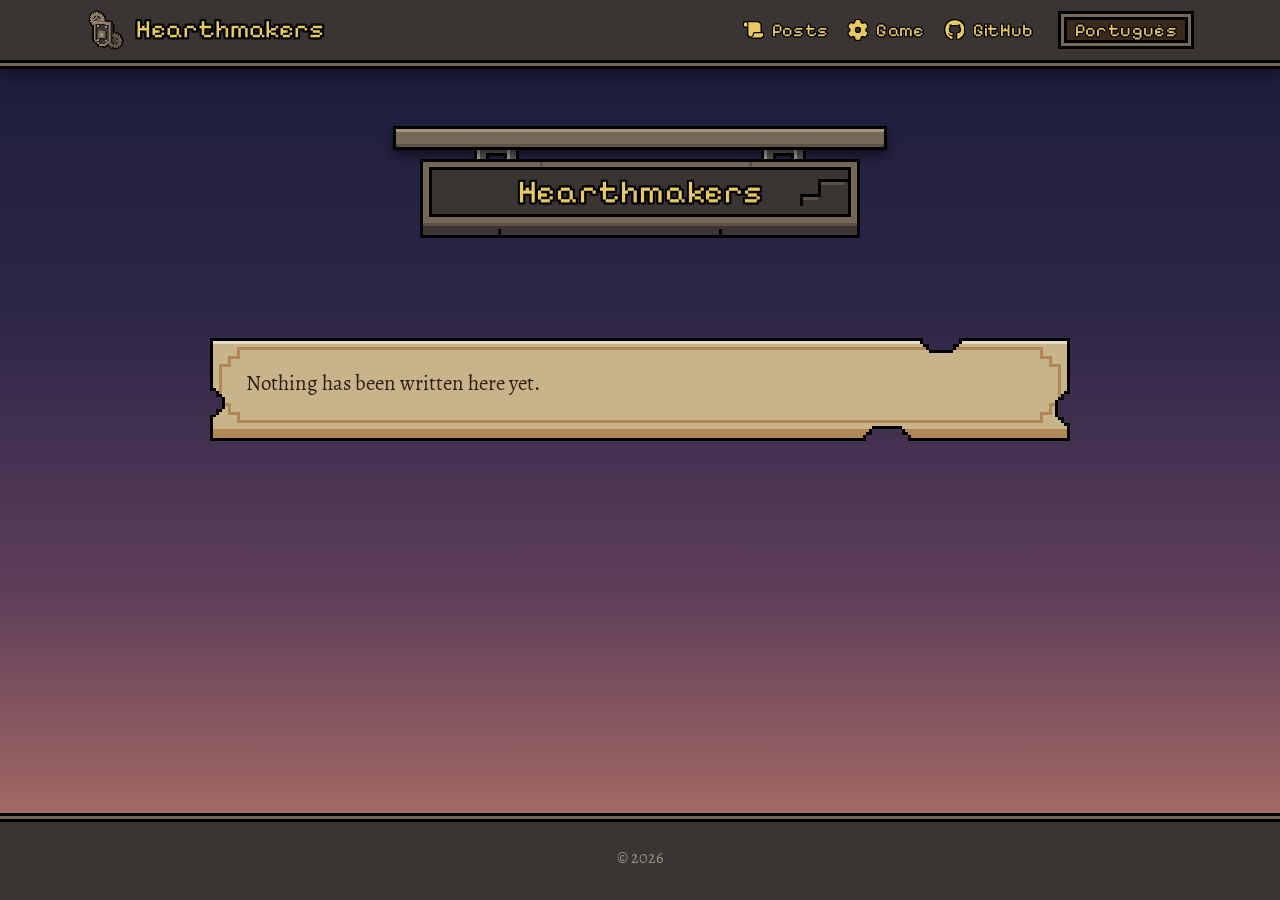
==== commit cd2f1bd4: "Update the blog" ====
--- a/index.html
+++ b/index.html
@@ -1,317 +1,43 @@
 <!doctype html>
 <html lang="en">
-  <head>
-    <meta charset="utf-8" />
-    <meta name="viewport" content="width=device-width, initial-scale=1" />
-    <title>Hearthmakers</title>
-    <meta name="description" content="Hearthmakers is a voxel game made as a tribute and homage to Stonehearth: light the fire, raise a home and build your realm with friends, right in your browser." />
-    <meta property="og:title" content="Hearthmakers" />
-    <meta property="og:description" content="Hearthmakers is a voxel game made as a tribute and homage to Stonehearth: light the fire, raise a home and build your realm with friends, right in your browser." />
-    <meta property="og:type" content="website" />
-    <meta property="og:image" content="https://hearthmakers.github.io/Hearthmakers-GitHub-Page/assets/img/screenshots/2-temperate.png" />
-    <meta name="twitter:card" content="summary_large_image" />
-    <link rel="icon" type="image/png" sizes="32x32" href="assets/img/favicon-32.png" />
-    <link rel="apple-touch-icon" href="assets/img/apple-touch-icon.png" />
-    <link rel="alternate" hreflang="pt-BR" href="pt-br/" />
-    <link rel="stylesheet" href="css/style.css" />
-  </head>
-  <body>
-    <div class="backdrop"></div>
-    <div class="embers" aria-hidden="true">
-      <span style="--x: 0.0%; --size: 5px; --time: 9.0s; --delay: -2.9s; --sway: 28px"></span>
-      <span style="--x: 6.4%; --size: 3px; --time: 12.3s; --delay: -10.6s; --sway: 5px"></span>
-      <span style="--x: 11.2%; --size: 4px; --time: 12.7s; --delay: -3.4s; --sway: -15px"></span>
-      <span style="--x: 15.4%; --size: 4px; --time: 7.4s; --delay: -9.6s; --sway: -4px"></span>
-      <span style="--x: 20.5%; --size: 4px; --time: 7.9s; --delay: -7.2s; --sway: 51px"></span>
-      <span style="--x: 23.7%; --size: 4px; --time: 11.0s; --delay: -12.8s; --sway: 49px"></span>
-      <span style="--x: 26.6%; --size: 3px; --time: 12.9s; --delay: -4.7s; --sway: -42px"></span>
-      <span style="--x: 30.4%; --size: 3px; --time: 9.1s; --delay: -13.1s; --sway: 7px"></span>
-      <span style="--x: 36.4%; --size: 5px; --time: 7.4s; --delay: -3.8s; --sway: 7px"></span>
-      <span style="--x: 39.6%; --size: 3px; --time: 8.4s; --delay: -12.7s; --sway: -53px"></span>
-      <span style="--x: 43.2%; --size: 3px; --time: 11.7s; --delay: -12.9s; --sway: 2px"></span>
-      <span style="--x: 46.5%; --size: 3px; --time: 9.0s; --delay: -5.1s; --sway: -9px"></span>
-      <span style="--x: 51.4%; --size: 4px; --time: 11.3s; --delay: -3.3s; --sway: 49px"></span>
-      <span style="--x: 56.1%; --size: 5px; --time: 11.4s; --delay: -8.9s; --sway: 2px"></span>
-      <span style="--x: 60.4%; --size: 4px; --time: 13.6s; --delay: -5.6s; --sway: 25px"></span>
-      <span style="--x: 63.5%; --size: 4px; --time: 9.5s; --delay: -4.6s; --sway: -13px"></span>
-      <span style="--x: 70.0%; --size: 5px; --time: 7.8s; --delay: -11.5s; --sway: -51px"></span>
-      <span style="--x: 72.5%; --size: 2px; --time: 7.5s; --delay: -13.9s; --sway: -34px"></span>
-      <span style="--x: 77.6%; --size: 2px; --time: 10.2s; --delay: -8.3s; --sway: -43px"></span>
-      <span style="--x: 83.0%; --size: 5px; --time: 13.2s; --delay: -12.4s; --sway: 49px"></span>
-      <span style="--x: 86.5%; --size: 3px; --time: 7.1s; --delay: -3.5s; --sway: -51px"></span>
-      <span style="--x: 87.5%; --size: 4px; --time: 8.6s; --delay: -10.4s; --sway: -1px"></span>
-      <span style="--x: 94.5%; --size: 3px; --time: 13.2s; --delay: -3.3s; --sway: -15px"></span>
-      <span style="--x: 99.6%; --size: 2px; --time: 10.4s; --delay: -0.0s; --sway: 50px"></span>
-    </div>
-    <header class="topbar">
-      <div class="topbar-inner">
-        <a class="logo" href="#top"><img src="assets/img/icon-192.png" alt="" />Hearthmakers</a>
-        <nav class="nav">
-          <a href="#about">About</a>
-          <a href="#features">Features</a>
-          <a href="#biomes">Biomes</a>
-          <a href="#made">Made here</a>
-          <a href="#community">Community</a>
-        </nav>
-        <a class="lang" href="pt-br/" hreflang="pt-BR">Português</a>
-      </div>
-    </header>
+<head>
+  <meta charset="utf-8" />
+  <meta name="viewport" content="width=device-width, initial-scale=1" />
+  <meta name="generator" content="HearthBlog" />
+  <title>Hearthmakers</title>
+  <meta property="og:title" content="Hearthmakers" />
+  <meta property="og:type" content="website" />
+  <link rel="icon" type="image/png" sizes="32x32" href="theme/img/favicon-32.png" />
+  <link rel="apple-touch-icon" href="theme/img/apple-touch-icon.png" />
+  <link rel="alternate" hreflang="pt-BR" href="pt-br/" />
+  <link rel="stylesheet" href="theme/style.css" />
+</head>
+<body>
+<div class="backdrop"></div>
+<div class="embers" aria-hidden="true"><span></span><span></span><span></span><span></span><span></span><span></span><span></span><span></span><span></span><span></span><span></span><span></span><span></span><span></span><span></span><span></span><span></span><span></span><span></span><span></span><span></span><span></span><span></span><span></span></div>
+<div class="page" lang="en" data-words="{&quot;previous&quot;:&quot;Previous&quot;,&quot;next&quot;:&quot;Next&quot;,&quot;close&quot;:&quot;Close&quot;,&quot;slide&quot;:&quot;Show {number}&quot;,&quot;search&quot;:&quot;Search the posts&quot;,&quot;noResults&quot;:&quot;No post matches.&quot;}">
+<header class="topbar">
+  <div class="topbar-inner">
+    <a class="logo" href="./"><img src="theme/img/icon-192.png" alt="" /><span>Hearthmakers</span></a>
+    <nav class="nav"><a class="worn" href="posts/"><svg class="icon" viewBox="0 0 576 512" aria-hidden="true" focusable="false"><!-- Font Awesome Free 6.7.2 by @fontawesome - https://fontawesome.com License - https://fontawesome.com/license/free (Icons: CC BY 4.0) --><path fill="currentColor" d="M0 80l0 48c0 17.7 14.3 32 32 32l16 0 48 0 0-80c0-26.5-21.5-48-48-48S0 53.5 0 80zM112 32c10 13.4 16 30 16 48l0 304c0 35.3 28.7 64 64 64s64-28.7 64-64l0-5.3c0-32.4 26.3-58.7 58.7-58.7L480 320l0-192c0-53-43-96-96-96L112 32zM464 480c61.9 0 112-50.1 112-112c0-8.8-7.2-16-16-16l-245.3 0c-14.7 0-26.7 11.9-26.7 26.7l0 5.3c0 53-43 96-96 96l176 0 96 0z"/></svg><span>Posts</span></a><a class="worn" href="https://hearthmakers.the-gearfinder.org/" target="_blank" rel="noopener"><svg class="icon" viewBox="0 0 512 512" aria-hidden="true" focusable="false"><!-- Font Awesome Free 6.7.2 by @fontawesome - https://fontawesome.com License - https://fontawesome.com/license/free (Icons: CC BY 4.0) --><path fill="currentColor" d="M495.9 166.6c3.2 8.7 .5 18.4-6.4 24.6l-43.3 39.4c1.1 8.3 1.7 16.8 1.7 25.4s-.6 17.1-1.7 25.4l43.3 39.4c6.9 6.2 9.6 15.9 6.4 24.6c-4.4 11.9-9.7 23.3-15.8 34.3l-4.7 8.1c-6.6 11-14 21.4-22.1 31.2c-5.9 7.2-15.7 9.6-24.5 6.8l-55.7-17.7c-13.4 10.3-28.2 18.9-44 25.4l-12.5 57.1c-2 9.1-9 16.3-18.2 17.8c-13.8 2.3-28 3.5-42.5 3.5s-28.7-1.2-42.5-3.5c-9.2-1.5-16.2-8.7-18.2-17.8l-12.5-57.1c-15.8-6.5-30.6-15.1-44-25.4L83.1 425.9c-8.8 2.8-18.6 .3-24.5-6.8c-8.1-9.8-15.5-20.2-22.1-31.2l-4.7-8.1c-6.1-11-11.4-22.4-15.8-34.3c-3.2-8.7-.5-18.4 6.4-24.6l43.3-39.4C64.6 273.1 64 264.6 64 256s.6-17.1 1.7-25.4L22.4 191.2c-6.9-6.2-9.6-15.9-6.4-24.6c4.4-11.9 9.7-23.3 15.8-34.3l4.7-8.1c6.6-11 14-21.4 22.1-31.2c5.9-7.2 15.7-9.6 24.5-6.8l55.7 17.7c13.4-10.3 28.2-18.9 44-25.4l12.5-57.1c2-9.1 9-16.3 18.2-17.8C227.3 1.2 241.5 0 256 0s28.7 1.2 42.5 3.5c9.2 1.5 16.2 8.7 18.2 17.8l12.5 57.1c15.8 6.5 30.6 15.1 44 25.4l55.7-17.7c8.8-2.8 18.6-.3 24.5 6.8c8.1 9.8 15.5 20.2 22.1 31.2l4.7 8.1c6.1 11 11.4 22.4 15.8 34.3zM256 336a80 80 0 1 0 0-160 80 80 0 1 0 0 160z"/></svg><span>Game</span></a><a class="worn" href="https://github.com/Hearthmakers/Hearthmakers-Releases" target="_blank" rel="noopener"><svg class="icon" viewBox="0 0 496 512" aria-hidden="true" focusable="false"><!-- Font Awesome Free 6.7.2 by @fontawesome - https://fontawesome.com License - https://fontawesome.com/license/free (Icons: CC BY 4.0) --><path fill="currentColor" d="M165.9 397.4c0 2-2.3 3.6-5.2 3.6-3.3.3-5.6-1.3-5.6-3.6 0-2 2.3-3.6 5.2-3.6 3-.3 5.6 1.3 5.6 3.6zm-31.1-4.5c-.7 2 1.3 4.3 4.3 4.9 2.6 1 5.6 0 6.2-2s-1.3-4.3-4.3-5.2c-2.6-.7-5.5.3-6.2 2.3zm44.2-1.7c-2.9.7-4.9 2.6-4.6 4.9.3 2 2.9 3.3 5.9 2.6 2.9-.7 4.9-2.6 4.6-4.6-.3-1.9-3-3.2-5.9-2.9zM244.8 8C106.1 8 0 113.3 0 252c0 110.9 69.8 205.8 169.5 239.2 12.8 2.3 17.3-5.6 17.3-12.1 0-6.2-.3-40.4-.3-61.4 0 0-70 15-84.7-29.8 0 0-11.4-29.1-27.8-36.6 0 0-22.9-15.7 1.6-15.4 0 0 24.9 2 38.6 25.8 21.9 38.6 58.6 27.5 72.9 20.9 2.3-16 8.8-27.1 16-33.7-55.9-6.2-112.3-14.3-112.3-110.5 0-27.5 7.6-41.3 23.6-58.9-2.6-6.5-11.1-33.3 2.6-67.9 20.9-6.5 69 27 69 27 20-5.6 41.5-8.5 62.8-8.5s42.8 2.9 62.8 8.5c0 0 48.1-33.6 69-27 13.7 34.7 5.2 61.4 2.6 67.9 16 17.7 25.8 31.5 25.8 58.9 0 96.5-58.9 104.2-114.8 110.5 9.2 7.9 17 22.9 17 46.4 0 33.7-.3 75.4-.3 83.6 0 6.5 4.6 14.4 17.3 12.1C428.2 457.8 496 362.9 496 252 496 113.3 383.5 8 244.8 8zM97.2 352.9c-1.3 1-1 3.3.7 5.2 1.6 1.6 3.9 2.3 5.2 1 1.3-1 1-3.3-.7-5.2-1.6-1.6-3.9-2.3-5.2-1zm-10.8-8.1c-.7 1.3.3 2.9 2.3 3.9 1.6 1 3.6.7 4.3-.7.7-1.3-.3-2.9-2.3-3.9-2-.6-3.6-.3-4.3.7zm32.4 35.6c-1.6 1.3-1 4.3 1.3 6.2 2.3 2.3 5.2 2.6 6.5 1 1.3-1.3.7-4.3-1.3-6.2-2.2-2.3-5.2-2.6-6.5-1zm-11.4-14.7c-1.6 1-1.6 3.6 0 5.9 1.6 2.3 4.3 3.3 5.6 2.3 1.6-1.3 1.6-3.9 0-6.2-1.4-2.3-4-3.3-5.6-2z"/></svg><span>GitHub</span></a></nav>
+    <div class="langs"><a class="lang" href="pt-br/" hreflang="pt-BR" lang="pt-BR">Português</a></div>
+  </div>
+</header>
+<main>
+<section class="section">
+<h1 class="section-title">Hearthmakers</h1>
 
-    <main id="top">
-      <section class="hero">
-        <img class="hero-world" src="assets/img/screenshots/2-temperate.png" alt="A whole realm of green hills, trees and rocks, resting on the open pages of a great book at dusk" width="1584" height="805" />
-        <div class="sheet">
-          <h1 class="sign">Hearthmakers</h1>
-          <div class="board">
-            <p class="tagline">Light the fire. Raise a home.</p>
-            <p>A voxel game made as a <strong>tribute and homage to Stonehearth</strong>. Play one pioneer, raise a home in a realm of your own and build it with friends, right in your browser.</p>
-            <div class="actions">
-              <a class="primary" href="https://hearthmakers.the-gearfinder.org" target="_blank" rel="noopener">Play in the browser</a>
-              <a class="secondary" href="https://discord.gg/wvG9pxJbRN" target="_blank" rel="noopener">Join the Discord</a>
-            </div>
-            <p class="version">v0.0.1 · in development · The Gearfinder Studios</p>
-          </div>
-        </div>
-      </section>
 
-      <section class="section" id="about">
-        <h2 class="section-title">About the game</h2>
-        <div class="parchment lead">
-          <p>Every home begins with a fire. In Hearthmakers each player is one pioneer, moved by point and click, who lights a fire in a realm of their own and raises a home around it: gathering, digging, crafting and building, block by block.</p>
-          <p>The world is a great open book. Realms live on a server, on its pages, beside public places that everyone shares. Invite friends in, meet others out in the world, form a party and trade what you have made. Turning to another world turns the page.</p>
-        </div>
-      </section>
-
-      <section class="section" id="features">
-        <h2 class="section-title">What you do</h2>
-        <div class="feature">
-          <a class="shot" href="assets/img/screenshots/character.png" target="_blank" rel="noopener" aria-label="Open the picture: The Character window, with five attributes and a pioneer"><img src="assets/img/screenshots/character.png" alt="The Character window, with five attributes and a pioneer" loading="lazy" width="1120" height="650" /></a>
-          <article class="parchment">
-            <div class="feature-head">
-              <span class="square"><img src="assets/icons/citizens.png" alt="" /></span>
-              <h3>Your pioneer</h3>
-            </div>
-            <ul>
-              <li>One pioneer per player: click where to go, or steer with the keys</li>
-              <li>Strength, Agility, Vitality, Intelligence and Dexterity, and points that can always come back</li>
-              <li>Health, stamina, running, experience and levels</li>
-              <li>22 hairstyles, 7 beards, skin, eyes, and clothes in two dyes of your choice</li>
-            </ul>
-          </article>
-        </div>
-        <div class="feature">
-          <a class="shot" href="assets/img/screenshots/realm.png" target="_blank" rel="noopener" aria-label="Open the picture: The Realm window, with people, access and permissions"><img src="assets/img/screenshots/realm.png" alt="The Realm window, with people, access and permissions" loading="lazy" width="1120" height="650" /></a>
-          <article class="parchment">
-            <div class="feature-head">
-              <span class="square"><img src="assets/icons/town.png" alt="" /></span>
-              <h3>Your realm</h3>
-            </div>
-            <ul>
-              <li>A realm of your own, raised from the biome you choose</li>
-              <li>Decide who may enter, and what each role may do</li>
-              <li>Invite friends, or leave it open to visitors</li>
-              <li>Public places, open to everyone on the server</li>
-            </ul>
-          </article>
-        </div>
-        <div class="feature">
-          <a class="shot" href="assets/img/screenshots/desert-close.png" target="_blank" rel="noopener" aria-label="Open the picture: Stone terraces, pits and cacti in a desert realm, seen from above"><img src="assets/img/screenshots/desert-close.png" alt="Stone terraces, pits and cacti in a desert realm, seen from above" loading="lazy" width="1120" height="650" /></a>
-          <article class="parchment">
-            <div class="feature-head">
-              <span class="square"><img src="assets/icons/pickaxe.png" alt="" /></span>
-              <h3>Gather and dig</h3>
-            </div>
-            <ul>
-              <li>Fell trees and break boulders with your tool belt</li>
-              <li>Dig, fill and level the voxel terrain, tunnels included</li>
-              <li>Dig up clay and fire it into bricks</li>
-            </ul>
-          </article>
-        </div>
-        <div class="feature">
-          <a class="shot" href="assets/img/screenshots/editor.png" target="_blank" rel="noopener" aria-label="Open the picture: The blueprint editor, with a brick cottage under a gabled roof"><img src="assets/img/screenshots/editor.png" alt="The blueprint editor, with a brick cottage under a gabled roof" loading="lazy" width="1120" height="650" /></a>
-          <article class="parchment">
-            <div class="feature-head">
-              <span class="square"><img src="assets/icons/hammer.png" alt="" /></span>
-              <h3>Blueprints</h3>
-            </div>
-            <ul>
-              <li>A real editor: walls, rooms, floors, stairs and roofs</li>
-              <li>Stone, dirt, wood and brick, in many colours and 30 patterns</li>
-              <li>44 doors and windows to set into your walls</li>
-              <li>Copy, paste, turn and mirror whole parts</li>
-              <li>Set a blueprint in your realm and it rises block by block</li>
-            </ul>
-          </article>
-        </div>
-        <div class="feature">
-          <a class="shot" href="assets/img/screenshots/craft.png" target="_blank" rel="noopener" aria-label="Open the picture: The Crafting window, with recipes and what they take"><img src="assets/img/screenshots/craft.png" alt="The Crafting window, with recipes and what they take" loading="lazy" width="1120" height="650" /></a>
-          <article class="parchment">
-            <div class="feature-head">
-              <span class="square"><img src="assets/icons/anvil.png" alt="" /></span>
-              <h3>Craft and colonists</h3>
-            </div>
-            <ul>
-              <li>Workbenches, each calling a colonist of its profession: builder, farmer or guard</li>
-              <li>Colonists take tasks, patrol, tend farms and wear the gear you give them</li>
-              <li>A storage for the whole realm</li>
-              <li>They grow with their work</li>
-            </ul>
-          </article>
-        </div>
-        <div class="feature">
-          <a class="shot" href="assets/img/screenshots/inventory.png" target="_blank" rel="noopener" aria-label="Open the picture: The Inventory, with the character, the bag and what is worn"><img src="assets/img/screenshots/inventory.png" alt="The Inventory, with the character, the bag and what is worn" loading="lazy" width="1120" height="650" /></a>
-          <article class="parchment">
-            <div class="feature-head">
-              <span class="square"><img src="assets/icons/sword.png" alt="" /></span>
-              <h3>Fight and grow</h3>
-            </div>
-            <ul>
-              <li>Entlings and little stone golems roam the realms: click to fight</li>
-              <li>Weapons and armor that show on your pioneer</li>
-              <li>Experience and levels; if you fall, you rise again at home</li>
-            </ul>
-          </article>
-        </div>
-        <div class="feature">
-          <a class="shot" href="assets/img/screenshots/portal.png" target="_blank" rel="noopener" aria-label="Open the picture: The server portal, listing the characters on the account"><img src="assets/img/screenshots/portal.png" alt="The server portal, listing the characters on the account" loading="lazy" width="1120" height="650" /></a>
-          <article class="parchment">
-            <div class="feature-head">
-              <span class="square"><img src="assets/icons/book.png" alt="" /></span>
-              <h3>Together</h3>
-            </div>
-            <ul>
-              <li>Chat with channels, commands and @ pings</li>
-              <li>Parties that last across sessions</li>
-              <li>Trades, with both offers side by side</li>
-              <li>Friends, friend requests and blocks</li>
-              <li>A portal for your characters, realms and blueprints</li>
-            </ul>
-          </article>
-        </div>
-      </section>
-
-      <section class="section" id="biomes">
-        <h2 class="section-title">Three biomes</h2>
-        <div class="biomes">
-          <div class="biome">
-            <a class="shot" href="assets/img/screenshots/2-temperate.png" target="_blank" rel="noopener" aria-label="Open the picture: Temperate"><img src="assets/img/screenshots/2-temperate.png" alt="Temperate" loading="lazy" width="1120" height="650" /></a>
-            <article class="parchment">
-              <div class="feature-head">
-                <span class="square"><img src="assets/icons/biome-temperate.png" alt="" /></span>
-                <h3>Temperate</h3>
-              </div>
-              <p>Green terraces, oaks, pines and brown rock. A gentle place for a first home.</p>
-            </article>
-          </div>
-          <div class="biome">
-            <a class="shot" href="assets/img/screenshots/3-desert.png" target="_blank" rel="noopener" aria-label="Open the picture: Desert"><img src="assets/img/screenshots/3-desert.png" alt="Desert" loading="lazy" width="1120" height="650" /></a>
-            <article class="parchment">
-              <div class="feature-head">
-                <span class="square"><img src="assets/icons/biome-desert.png" alt="" /></span>
-                <h3>Desert</h3>
-              </div>
-              <p>Pale sand and stone, cacti and flat-topped trees, with plenty of room under the sun.</p>
-            </article>
-          </div>
-          <div class="biome">
-            <a class="shot" href="assets/img/screenshots/4-arctic.png" target="_blank" rel="noopener" aria-label="Open the picture: Arctic"><img src="assets/img/screenshots/4-arctic.png" alt="Arctic" loading="lazy" width="1120" height="650" /></a>
-            <article class="parchment">
-              <div class="feature-head">
-                <span class="square"><img src="assets/icons/biome-arctic.png" alt="" /></span>
-                <h3>Arctic</h3>
-              </div>
-              <p>Deep snow, blue cliffs and golden trees. Keep close to the fire.</p>
-            </article>
-          </div>
-        </div>
-      </section>
-
-      <section class="section" id="made">
-        <h2 class="section-title">Made here</h2>
-        <div class="parchment lead"><p>Hearthmakers started out on Stonehearth’s art, as placeholders. That migration is finished: the models, icons, sounds, cursors and windows you see are now the game’s own, made with tools built for it, while Stonehearth stays where it belongs, as the inspiration.</p></div>
-        <div class="board stats">
-          <div><b>44</b><span>doors and windows</span></div>
-          <div><b>30</b><span>building patterns</span></div>
-          <div><b>22</b><span>hairstyles</span></div>
-          <div><b>12</b><span>pioneer animations</span></div>
-          <div><b>16</b><span>hair colours</span></div>
-          <div><b>13</b><span>skin tones</span></div>
-          <div><b>18</b><span>eye colours</span></div>
-          <div><b>12</b><span>cloth dyes</span></div>
-        </div>
-        <div class="cards">
-          <article class="parchment"><h3>Models</h3><p>Trees, rocks, crops, benches, tools, weapons, armor and the pioneers themselves: voxel models built by recipes, in one palette and one style, on the game’s own skeletons.</p></article>
-          <article class="parchment"><h3>Sounds</h3><p>Axes, picks, hoes, buttons and the chat’s ping, synthesized from maths with no recording behind them.</p></article>
-          <article class="parchment"><h3>Interface</h3><p>Every board, sign and sheet of parchment is painted by code. Even this page: the panels around this text come from the game’s own painter.</p></article>
-        </div>
-      </section>
-
-      <section class="section">
-        <h2 class="section-title">A look around</h2>
-        <div class="gallery">
-          <figure><a class="shot" href="assets/img/screenshots/1-menu-book.png" target="_blank" rel="noopener" aria-label="Open the picture: The main menu"><img src="assets/img/screenshots/1-menu-book.png" alt="The main menu" loading="lazy" width="640" height="371" /></a><figcaption>The main menu</figcaption></figure>
-          <figure><a class="shot" href="assets/img/screenshots/hud.png" target="_blank" rel="noopener" aria-label="Open the picture: In the world"><img src="assets/img/screenshots/hud.png" alt="In the world" loading="lazy" width="640" height="371" /></a><figcaption>In the world</figcaption></figure>
-          <figure><a class="shot" href="assets/img/screenshots/colonist.png" target="_blank" rel="noopener" aria-label="Open the picture: A colonist at the bench"><img src="assets/img/screenshots/colonist.png" alt="A colonist at the bench" loading="lazy" width="640" height="371" /></a><figcaption>A colonist at the bench</figcaption></figure>
-          <figure><a class="shot" href="assets/img/screenshots/build.png" target="_blank" rel="noopener" aria-label="Open the picture: Build window"><img src="assets/img/screenshots/build.png" alt="Build window" loading="lazy" width="640" height="371" /></a><figcaption>Build window</figcaption></figure>
-          <figure><a class="shot" href="assets/img/screenshots/avatar.png" target="_blank" rel="noopener" aria-label="Open the picture: Avatar Generator"><img src="assets/img/screenshots/avatar.png" alt="Avatar Generator" loading="lazy" width="640" height="371" /></a><figcaption>Avatar Generator</figcaption></figure>
-          <figure><a class="shot" href="assets/img/screenshots/snow.png" target="_blank" rel="noopener" aria-label="Open the picture: A fire in the snow"><img src="assets/img/screenshots/snow.png" alt="A fire in the snow" loading="lazy" width="640" height="371" /></a><figcaption>A fire in the snow</figcaption></figure>
-        </div>
-      </section>
-
-      <section class="section">
-        <h2 class="section-title">Where to play</h2>
-        <div class="cards">
-          <article class="parchment"><h3>In the browser</h3><p>Nothing to install. Open the game, make an account and play.</p></article>
-          <article class="parchment"><h3>On Discord</h3><p>Hearthmakers also runs as a Discord Activity, with sign-in through Discord for members of our server.</p></article>
-          <article class="parchment"><h3>On touch screens</h3><p>Every feature also works by touch, on phones and tablets in landscape.</p></article>
-        </div>
-        <div class="actions"><a class="primary" href="https://hearthmakers.the-gearfinder.org" target="_blank" rel="noopener">Play in the browser</a></div>
-      </section>
-
-      <section class="section">
-        <h2 class="section-title">What comes next</h2>
-        <div class="parchment lead"><p>Plans, not promises. Hearthmakers is in development, and this is where it is heading:</p></div>
-        <div class="cards">
-          <article class="parchment"><h3>More materials</h3><p>Building materials beyond stone, dirt, wood and brick.</p></article>
-          <article class="parchment"><h3>Tiers of gear</h3><p>Tools and items in tiers of other materials.</p></article>
-          <article class="parchment"><h3>Dungeons</h3><p>Dungeon-like content for the public places.</p></article>
-        </div>
-      </section>
-
-      <section class="section">
-        <h2 class="section-title">Questions</h2>
-        <div class="parchment faq">
-          <details open><summary>Is the game finished?</summary><p>No. Hearthmakers is at version 0.0.1 and changes often. The Discord is the place to follow it.</p></details>
-          <details><summary>Is this Stonehearth?</summary><p>No. It is a free, fan-made tribute and homage to Stonehearth, with its own art, made by The Gearfinder Studios. It is not affiliated with or endorsed by the makers of Stonehearth.</p></details>
-          <details><summary>Do I need an account?</summary><p>Yes: your characters and realms are kept on the server. You sign in with a username and password or, in the Discord Activity, with Discord.</p></details>
-          <details><summary>What does it run on?</summary><p>A modern browser on a computer, or a phone or tablet held in landscape.</p></details>
-        </div>
-      </section>
-
-      <section class="section" id="community">
-        <h2 class="section-title">Community</h2>
-        <div class="community">
-          <div class="board">
-            <p>Follow the development and talk with the team. Everyone who joins the Discord receives the role</p>
-            <span class="role">Forerunner</span>
-            <div class="actions"><a class="primary" href="https://discord.gg/wvG9pxJbRN" target="_blank" rel="noopener">Join the Discord</a></div>
-          </div>
-          <article class="parchment">
-            <h3>Thanks</h3>
-            <p>To Riot and Radiant, the true sources of inspiration.</p>
-            <p>Stonehearth taught us that a home begins with a fire and a few friends around it. Thank you for that world, still alight in every block of this game.</p>
-          </article>
-        </div>
-        <p class="credits">Music: “<a href="https://www.youtube.com/watch?v=8RgpV5wIxpE" target="_blank" rel="noopener">Minecraft Forest</a>” by <a href="https://www.youtube.com/@NubbyCakums" target="_blank" rel="noopener">Nubby Cakums</a>. Fonts: <a href="https://github.com/huertatipografica/Alegreya" target="_blank" rel="noopener">Alegreya</a> and <a href="https://github.com/eifetx/Pixelify-Sans" target="_blank" rel="noopener">Pixelify Sans</a>.</p>
-      </section>
-    </main>
-
-    <footer class="footer">
-      <p>Hearthmakers is a tribute and homage to Stonehearth.</p>
-      <p><a href="terms/">Terms of Service</a> · <a href="privacy/">Privacy Policy</a></p>
-      <p>&copy; 2026 The Gearfinder Studios</p>
-    </footer>
-    <script src="js/painter.js"></script>
-  </body>
+</section>
+<section class="section">
+<div class="parchment lead"><p>Nothing has been written here yet.</p></div>
+</section>
+</main>
+<footer class="footer">
+  
+  <p>&copy; 2026</p>
+</footer>
+</div>
+<script src="theme/paint.js"></script>
+</body>
 </html>
--- a/theme/style.css
+++ b/theme/style.css
@@ -0,0 +1,1843 @@
+/*
+ * The Hearthmakers theme, in the look of the game's own page: the same tokens
+ * as the game's ui/theme.ts, and boards, signs and parchment painted at each
+ * element's size by the game's painter (paint.js). Flat fills, right angles
+ * and black outlines; nothing here is an image of a panel.
+ *
+ * The editor's preview shows these pages inside a root of its own, so the
+ * tokens are set on `:host` too, and what answers to the screen's width asks
+ * the page's own (`@container`), not the window's.
+ */
+
+@font-face {
+  font-family: 'Alegreya';
+  src: url('fonts/Alegreya-Regular.ttf') format('truetype');
+  font-weight: 400;
+  font-display: swap;
+}
+
+@font-face {
+  font-family: 'Alegreya';
+  src: url('fonts/Alegreya-Italic.ttf') format('truetype');
+  font-weight: 400;
+  font-style: italic;
+  font-display: swap;
+}
+
+@font-face {
+  font-family: 'Alegreya';
+  src: url('fonts/Alegreya-Bold.ttf') format('truetype');
+  font-weight: 700;
+  font-display: swap;
+}
+
+/* The pixel font's digits blur when small (its 5 reads as an S): numbers come from here, as in the game. */
+@font-face {
+  font-family: 'Numbers';
+  src: url('fonts/Alegreya-Bold.ttf') format('truetype');
+  unicode-range: U+25, U+2B, U+2F, U+30-3A;
+  size-adjust: 120%;
+  font-display: swap;
+}
+
+@font-face {
+  font-family: 'Pixelify Sans';
+  src: url('fonts/PixelifySans-Regular.woff2') format('woff2');
+  font-display: swap;
+}
+
+:root,
+:host {
+  --ink: #2b1f14;
+  --ink-soft: #57432d;
+  --ink-accent: #8a5a1c;
+  --paper: #c8b48a;
+  --paper-light: #e6dcc8;
+  --paper-line: #b08858;
+  --menu-gold: #e8c860;
+  --menu-active: #e6dcc8;
+  --control-gold-light: #ffe156;
+  --wood-frame: #766858;
+  --wood-light: #a6957e;
+  --wood-dark: #5e5246;
+  --board: #3a3432;
+  --plaque: #3a2a1c;
+  --plaque-lip: #4a3624;
+  --go: #4f8434;
+  --go-dark: #3d6b2a;
+  --text-muted: #a39a86;
+  --font: 'Alegreya', Georgia, serif;
+  --control-font: 'Numbers', 'Pixelify Sans', var(--font);
+  --outline: -2px -2px 0 #000, 0 -2px 0 #000, 2px -2px 0 #000, 2px 0 0 #000, 2px 2px 0 #000, 0 2px 0 #000, -2px 2px 0 #000, -2px 0 0 #000;
+  --outline-thin: -1px -1px 0 #000, 0 -1px 0 #000, 1px -1px 0 #000, 1px 0 0 #000, 1px 1px 0 #000, 0 1px 0 #000, -1px 1px 0 #000, -1px 0 0 #000;
+  --page-width: 1140px;
+  --text-width: 860px;
+  --button-height: 52px;
+}
+
+* {
+  box-sizing: border-box;
+}
+
+body {
+  margin: 0;
+  background: #1b1c3b;
+}
+
+/* The page: everything that's read. Its width is what the narrower layouts ask about. */
+.page {
+  position: relative;
+  min-height: 100vh;
+  display: flex;
+  flex-direction: column;
+  container-type: inline-size;
+  font: 400 19px/1.5 var(--font);
+  color: var(--ink);
+  -webkit-font-smoothing: antialiased;
+}
+
+/* In the editor's preview the page scrolls inside its own frame, the dusk and the sparks still behind it. */
+:host {
+  display: block;
+  position: relative;
+  height: 100%;
+  overflow: hidden;
+}
+
+:host .page {
+  height: 100%;
+  min-height: 0;
+  overflow-y: auto;
+}
+
+main {
+  flex: 1;
+}
+
+/* The dusk the book floats in, fixed behind the whole page. */
+.backdrop {
+  position: fixed;
+  inset: 0;
+  z-index: -2;
+  background: linear-gradient(180deg, #1b1c3b 0%, #2c2547 34%, #5e3f5a 66%, #9c6462 88%, #c58a68 100%);
+}
+
+/* Sparks rising from the hearth, over the backdrop and under the content. */
+.embers {
+  position: fixed;
+  inset: 0;
+  z-index: -1;
+  overflow: hidden;
+  pointer-events: none;
+}
+
+:host .backdrop,
+:host .embers {
+  position: absolute;
+  z-index: 0;
+}
+
+:host .page {
+  z-index: 1;
+}
+
+.embers span {
+  position: absolute;
+  bottom: -12px;
+  left: var(--x);
+  width: var(--size, 4px);
+  height: var(--size, 4px);
+  background: #ffcf4a;
+  box-shadow: 0 0 6px 2px rgba(255, 140, 30, 0.8);
+  opacity: 0;
+  animation: ember-rise var(--time, 9s) linear var(--delay, 0s) infinite;
+}
+
+.embers span:nth-child(1) { --x: 0%; --size: 5px; --time: 9s; --delay: -2.9s; --sway: 28px; }
+.embers span:nth-child(2) { --x: 6.4%; --size: 3px; --time: 12.3s; --delay: -10.6s; --sway: 5px; }
+.embers span:nth-child(3) { --x: 11.2%; --size: 4px; --time: 12.7s; --delay: -3.4s; --sway: -15px; }
+.embers span:nth-child(4) { --x: 15.4%; --size: 4px; --time: 7.4s; --delay: -9.6s; --sway: -4px; }
+.embers span:nth-child(5) { --x: 20.5%; --size: 4px; --time: 7.9s; --delay: -7.2s; --sway: 51px; }
+.embers span:nth-child(6) { --x: 23.7%; --size: 4px; --time: 11s; --delay: -12.8s; --sway: 49px; }
+.embers span:nth-child(7) { --x: 26.6%; --size: 3px; --time: 12.9s; --delay: -4.7s; --sway: -42px; }
+.embers span:nth-child(8) { --x: 30.4%; --size: 3px; --time: 9.1s; --delay: -13.1s; --sway: 7px; }
+.embers span:nth-child(9) { --x: 36.4%; --size: 5px; --time: 7.4s; --delay: -3.8s; --sway: 7px; }
+.embers span:nth-child(10) { --x: 39.6%; --size: 3px; --time: 8.4s; --delay: -12.7s; --sway: -53px; }
+.embers span:nth-child(11) { --x: 43.2%; --size: 3px; --time: 11.7s; --delay: -12.9s; --sway: 2px; }
+.embers span:nth-child(12) { --x: 46.5%; --size: 3px; --time: 9s; --delay: -5.1s; --sway: -9px; }
+.embers span:nth-child(13) { --x: 51.4%; --size: 4px; --time: 11.3s; --delay: -3.3s; --sway: 49px; }
+.embers span:nth-child(14) { --x: 56.1%; --size: 5px; --time: 11.4s; --delay: -8.9s; --sway: 2px; }
+.embers span:nth-child(15) { --x: 60.4%; --size: 4px; --time: 13.6s; --delay: -5.6s; --sway: 25px; }
+.embers span:nth-child(16) { --x: 63.5%; --size: 4px; --time: 9.5s; --delay: -4.6s; --sway: -13px; }
+.embers span:nth-child(17) { --x: 70%; --size: 5px; --time: 7.8s; --delay: -11.5s; --sway: -51px; }
+.embers span:nth-child(18) { --x: 72.5%; --size: 2px; --time: 7.5s; --delay: -13.9s; --sway: -34px; }
+.embers span:nth-child(19) { --x: 77.6%; --size: 2px; --time: 10.2s; --delay: -8.3s; --sway: -43px; }
+.embers span:nth-child(20) { --x: 83%; --size: 5px; --time: 13.2s; --delay: -12.4s; --sway: 49px; }
+.embers span:nth-child(21) { --x: 86.5%; --size: 3px; --time: 7.1s; --delay: -3.5s; --sway: -51px; }
+.embers span:nth-child(22) { --x: 87.5%; --size: 4px; --time: 8.6s; --delay: -10.4s; --sway: -1px; }
+.embers span:nth-child(23) { --x: 94.5%; --size: 3px; --time: 13.2s; --delay: -3.3s; --sway: -15px; }
+.embers span:nth-child(24) { --x: 99.6%; --size: 2px; --time: 10.4s; --delay: 0s; --sway: 50px; }
+
+@keyframes ember-rise {
+  0% {
+    transform: translate(0, 0);
+    opacity: 0;
+  }
+  10% {
+    opacity: 1;
+  }
+  50% {
+    transform: translate(var(--sway, 30px), -55vh);
+  }
+  80% {
+    opacity: 0.8;
+  }
+  100% {
+    transform: translate(0, -110vh);
+    opacity: 0;
+  }
+}
+
+@media (prefers-reduced-motion: reduce) {
+  .embers {
+    display: none;
+  }
+}
+
+a {
+  color: inherit;
+}
+
+img {
+  display: block;
+  max-width: 100%;
+}
+
+:focus-visible {
+  outline: 3px solid var(--control-gold-light);
+  outline-offset: 2px;
+}
+
+/* Scrollbars as in the game: a square dark thumb on a shaded track. */
+::-webkit-scrollbar {
+  width: 16px;
+}
+
+::-webkit-scrollbar-track {
+  background-color: rgba(0, 0, 0, 0.4);
+}
+
+::-webkit-scrollbar-thumb {
+  background: #322f28;
+  border: 2px solid #000;
+}
+
+/* --- painted pieces: the flat colour until the painter has run ---------------- */
+
+.board,
+.section-title,
+.parchment {
+  image-rendering: pixelated;
+  background-position: 0 0;
+  background-size: 100% 100%;
+  background-repeat: no-repeat;
+}
+
+.board.painted,
+.section-title.painted,
+.parchment.painted {
+  background-color: transparent;
+  background-image: var(--painted);
+}
+
+/* A board: its field sits inside the frame, above the ledge and the slab. */
+.board {
+  padding: 30px 36px 54px;
+  background-color: var(--board);
+  color: var(--paper-light);
+}
+
+/* The shingle a title hangs on, its text in the wheat of the menus. */
+.section-title {
+  position: relative;
+  display: flex;
+  align-items: center;
+  justify-content: center;
+  width: fit-content;
+  max-width: 100%;
+  min-width: min(440px, 100%);
+  min-height: 96px;
+  margin: 0 auto 28px;
+  /* Inside the shingle's painted frame, however many lines the title takes. */
+  padding: 33px 36px 27px;
+  background-color: var(--board);
+  font: 400 32px/1.15 var(--control-font);
+  letter-spacing: 0.02em;
+  color: var(--menu-gold);
+  text-shadow: var(--outline);
+  text-align: center;
+  overflow-wrap: anywhere;
+}
+
+/* The wooden beam each shingle's hooks hang from, wider than the shingle. */
+.section-title::before {
+  content: '';
+  position: absolute;
+  top: -15px;
+  left: -27px;
+  right: -27px;
+  height: 18px;
+  border: 3px solid #000;
+  background: var(--wood-frame);
+  box-shadow: inset 0 3px 0 var(--wood-light), inset 0 -3px 0 var(--wood-dark), 0 5px 10px rgba(0, 0, 0, 0.5);
+}
+
+/* Parchment: the content stays inside its stepped line. */
+.parchment {
+  padding: 30px 36px 42px;
+  background-color: var(--paper);
+  color: var(--ink);
+}
+
+.parchment a {
+  color: var(--ink-accent);
+}
+
+/* The game's buttons as links: a wooden frame, a black line, a flat face. Green is the one that stands out. */
+.primary {
+  --face: var(--go-dark);
+  --face-lip: var(--go);
+}
+
+.secondary {
+  --face: var(--plaque);
+  --face-lip: var(--plaque-lip);
+}
+
+.primary,
+.secondary,
+.parchment a.secondary {
+  display: inline-flex;
+  align-items: center;
+  justify-content: center;
+  min-height: var(--button-height);
+  padding: 9px 22px 3px;
+  border: 3px solid #000;
+  background: var(--face);
+  box-shadow:
+    inset 0 3px 0 var(--wood-light),
+    inset 0 -3px 0 var(--wood-dark),
+    inset 0 0 0 3px var(--wood-frame),
+    inset 0 0 0 6px #000,
+    inset 0 9px 0 var(--face-lip);
+  font: 400 21px/1.1 var(--control-font);
+  letter-spacing: 0.02em;
+  text-decoration: none;
+  text-align: center;
+  color: var(--menu-gold);
+  text-shadow: var(--outline-thin);
+  transition: transform 0.12s ease;
+}
+
+.primary:hover,
+.secondary:hover,
+.parchment a.secondary:hover {
+  color: var(--menu-active);
+  filter: brightness(1.12);
+}
+
+.primary:active,
+.secondary:active {
+  transform: translateY(1px);
+}
+
+.actions {
+  display: flex;
+  flex-wrap: wrap;
+  justify-content: center;
+  gap: 12px;
+  margin-top: 28px;
+}
+
+/* A picture, in the same frame as the HUD's parts. */
+.shot {
+  display: block;
+  border: 3px solid #000;
+  background: #000;
+  box-shadow: 0 0 0 3px var(--wood-frame), 0 0 0 6px #000, 0 18px 30px rgba(0, 0, 0, 0.45);
+  margin: 6px;
+}
+
+.shot img {
+  width: 100%;
+  height: auto;
+}
+
+/* --- top bar ------------------------------------------------------------------ */
+
+.topbar {
+  position: sticky;
+  top: 0;
+  z-index: 10;
+  background: var(--board);
+  border-bottom: 3px solid #000;
+  box-shadow: inset 0 -3px 0 var(--wood-frame), inset 0 -6px 0 #000, 0 6px 18px rgba(0, 0, 0, 0.5);
+}
+
+.topbar-inner {
+  display: flex;
+  align-items: center;
+  justify-content: space-between;
+  gap: 24px;
+  max-width: var(--page-width);
+  margin: 0 auto;
+  padding: 10px 16px 16px;
+}
+
+.logo {
+  min-width: 0;
+  display: flex;
+  align-items: center;
+  gap: 10px;
+  text-decoration: none;
+  font: 400 25px/1.1 var(--control-font);
+  color: var(--menu-gold);
+  text-shadow: var(--outline);
+}
+
+.logo img {
+  flex: none;
+  width: 40px;
+  height: 40px;
+  image-rendering: pixelated;
+}
+
+/* The blog's own logo, in place of the icon and the name: as wide as it is, no taller than the bar's line. */
+.logo img.wordmark {
+  width: auto;
+  max-width: min(280px, 100%);
+  height: 44px;
+  object-fit: contain;
+  image-rendering: auto;
+}
+
+/* The front page's own logo, in place of the blog's name on its sign. */
+.home-logo {
+  margin: 0 0 18px;
+  text-align: center;
+}
+
+.home-logo img {
+  max-width: min(560px, 100%);
+  max-height: 260px;
+}
+
+/* The ways into the blog's parts, between its name and the other language. */
+.nav {
+  flex: none;
+  display: flex;
+  align-items: center;
+  gap: 20px;
+  margin-left: auto;
+}
+
+/* Every entry is laid out alike, so one wearing an icon stands on the same line as one without. */
+.nav a {
+  display: inline-flex;
+  align-items: center;
+  font: 400 18px/1 var(--control-font);
+  letter-spacing: 0.02em;
+  text-decoration: none;
+  color: var(--menu-gold);
+  text-shadow: var(--outline-thin);
+}
+
+.logo:hover,
+.nav a:hover,
+.lang:hover {
+  color: var(--menu-active);
+}
+
+/* A link's icon (Font Awesome's, written into the page): as tall as its words, in their colour. Alone, the words stay for whoever can't see it. */
+svg.icon {
+  flex: none;
+  display: inline-block;
+  width: 1.1em;
+  height: 1.1em;
+}
+
+a.worn {
+  display: inline-flex;
+  align-items: center;
+  gap: 0.45em;
+}
+
+a.icon-only {
+  gap: 0;
+}
+
+a.icon-only svg.icon {
+  width: 1.3em;
+  height: 1.3em;
+}
+
+.link-words {
+  position: absolute;
+  width: 1px;
+  height: 1px;
+  overflow: hidden;
+  clip-path: inset(50%);
+  white-space: nowrap;
+}
+
+/* A bar the blog chose not to keep on top scrolls away with the page. */
+.topbar.still {
+  position: relative;
+}
+
+/* The button a folded menu opens by: only on a narrow screen, and only once the script is there to open it. */
+.nav-toggle {
+  display: none;
+}
+
+/* An icon on the wood takes the words' black line. */
+.nav svg.icon,
+.primary svg.icon,
+.secondary svg.icon,
+.block-links svg.icon {
+  filter: drop-shadow(1px 0 0 #000) drop-shadow(-1px 0 0 #000) drop-shadow(0 1px 0 #000) drop-shadow(0 -1px 0 #000);
+}
+
+/* Over the words' baseline, as the pixel font sits. */
+.primary.worn svg.icon,
+.secondary.worn svg.icon {
+  margin-top: -6px;
+}
+
+.nav-toggle {
+  flex: none;
+  flex-direction: column;
+  justify-content: center;
+  gap: 5px;
+  width: 44px;
+  min-height: 38px;
+  padding: 0 11px;
+  border: 3px solid #000;
+  background: var(--plaque);
+  box-shadow: inset 0 0 0 3px var(--wood-frame), inset 0 0 0 6px #000;
+  color: var(--menu-gold);
+  cursor: pointer;
+}
+
+.nav-toggle span {
+  display: block;
+  height: 3px;
+  background: currentColor;
+  box-shadow: 0 0 0 1px #000;
+}
+
+.nav-toggle:hover,
+.topbar.open .nav-toggle {
+  color: var(--menu-active);
+}
+
+/* The blog's other languages, a plaque each, side by side. */
+.langs {
+  flex: none;
+  display: flex;
+  flex-wrap: wrap;
+  justify-content: flex-end;
+  gap: 6px;
+}
+
+/* Another language, on a small plaque. */
+.lang {
+  flex: none;
+  display: inline-flex;
+  align-items: center;
+  min-height: 38px;
+  padding: 0 14px;
+  border: 3px solid #000;
+  background: var(--plaque);
+  box-shadow: inset 0 0 0 3px var(--wood-frame), inset 0 0 0 6px #000;
+  font: 400 18px/1 var(--control-font);
+  letter-spacing: 0.02em;
+  text-decoration: none;
+  color: var(--menu-gold);
+  text-shadow: var(--outline-thin);
+}
+
+/* The other languages as a list that opens: the page's own language, a caret, and the rest under it. */
+.langs-menu {
+  position: relative;
+}
+
+.langs-menu > summary {
+  list-style: none;
+  gap: 9px;
+  cursor: pointer;
+  user-select: none;
+}
+
+.langs-menu > summary::-webkit-details-marker {
+  display: none;
+}
+
+.lang-caret {
+  flex: none;
+  width: 7px;
+  height: 7px;
+  border-right: 2px solid currentColor;
+  border-bottom: 2px solid currentColor;
+  transform: translateY(-2px) rotate(45deg);
+}
+
+.langs-menu[open] .lang-caret {
+  transform: translateY(2px) rotate(-135deg);
+}
+
+.langs-list {
+  position: absolute;
+  top: calc(100% + 8px);
+  right: 0;
+  z-index: 30;
+  min-width: 170px;
+  display: flex;
+  flex-direction: column;
+}
+
+.lang-item {
+  white-space: nowrap;
+  text-decoration: none;
+}
+
+/* The caret takes the words' black line, as an icon on the wood does. */
+.lang-caret {
+  filter: drop-shadow(1px 0 0 #000) drop-shadow(-1px 0 0 #000) drop-shadow(0 1px 0 #000) drop-shadow(0 -1px 0 #000);
+}
+
+/* The list on a board of its own, the bar's wood round it. */
+.langs-list {
+  gap: 4px;
+  padding: 12px;
+  border: 3px solid #000;
+  background: var(--board);
+  box-shadow: inset 0 0 0 3px var(--wood-frame), inset 0 0 0 6px #000, 0 10px 24px rgba(0, 0, 0, 0.5);
+}
+
+.lang-item {
+  padding: 8px 10px 6px;
+  font: 400 18px/1 var(--control-font);
+  letter-spacing: 0.02em;
+  color: var(--menu-gold);
+  text-shadow: var(--outline-thin);
+}
+
+.lang-item:hover,
+.lang-item:focus-visible {
+  outline: none;
+  background: var(--plaque);
+  color: var(--menu-active);
+}
+
+/* --- pages of posts ------------------------------------------------------------- */
+
+.section {
+  max-width: var(--page-width);
+  margin: 0 auto;
+  padding: 72px 16px 0;
+}
+
+/* What the blog is, under its sign, on the dusk itself. */
+.blog-lead {
+  max-width: var(--text-width);
+  margin: -6px auto 30px;
+  text-align: center;
+  font-style: italic;
+  font-size: 22px;
+  color: var(--menu-gold);
+  text-shadow: var(--outline-thin);
+}
+
+.lead {
+  max-width: var(--text-width);
+  margin: 0 auto;
+  font-size: 21px;
+}
+
+.lead p {
+  margin: 0;
+}
+
+.posts {
+  display: flex;
+  flex-direction: column;
+  gap: 34px;
+  max-width: var(--text-width);
+  margin: 0 auto;
+}
+
+/* A post in a list: its card, with its cover beside it when it has one. */
+.post-card.with-cover {
+  display: grid;
+  grid-template-columns: 1fr 1.25fr;
+  align-items: center;
+  gap: 24px;
+}
+
+.post-card .shot {
+  aspect-ratio: 16 / 10;
+  overflow: hidden;
+}
+
+.post-card .shot img {
+  height: 100%;
+  object-fit: cover;
+}
+
+.post-card h2 {
+  margin: 0 0 8px;
+  font: 400 27px/1.2 var(--control-font);
+  letter-spacing: 0.01em;
+  overflow-wrap: anywhere;
+}
+
+.post-card h2 a,
+.parchment .post-card h2 a {
+  color: var(--ink-soft);
+  text-decoration: none;
+}
+
+.post-card h2 a:hover {
+  color: var(--ink-accent);
+}
+
+.post-card p {
+  margin: 0 0 14px;
+}
+
+/* A post's day and its tags. On parchment the day is ink; on the dusk, under a post's sign, wheat. */
+.post-meta {
+  display: flex;
+  flex-wrap: wrap;
+  align-items: center;
+  gap: 8px;
+  font-size: 17px;
+  font-style: italic;
+  color: var(--ink-soft);
+}
+
+.post-meta time {
+  margin-right: 4px;
+}
+
+.article > .post-meta,
+.post-meta.on-dusk {
+  justify-content: center;
+  margin: -10px 0 26px;
+  color: var(--menu-gold);
+  text-shadow: var(--outline-thin);
+}
+
+/* A tag: a small plaque. */
+.tag,
+.parchment a.tag {
+  display: inline-flex;
+  align-items: center;
+  min-height: 30px;
+  padding: 3px 10px 0;
+  border: 3px solid #000;
+  background: var(--plaque);
+  box-shadow: inset 0 3px 0 var(--plaque-lip);
+  font: 400 16px/1 var(--control-font);
+  font-style: normal;
+  text-decoration: none;
+  color: var(--menu-gold);
+  text-shadow: var(--outline-thin);
+}
+
+.tag:hover {
+  color: var(--menu-active);
+}
+
+/* --- a post's own page ---------------------------------------------------------- */
+
+.article {
+  max-width: calc(var(--text-width) + 32px);
+}
+
+.article .cover {
+  margin: 6px 6px 30px;
+}
+
+.markdown {
+  padding: 36px 42px 48px;
+  font-size: 19px;
+  line-height: 1.6;
+  overflow-wrap: anywhere;
+}
+
+.markdown > :first-child {
+  margin-top: 0;
+}
+
+.markdown > :last-child {
+  margin-bottom: 0;
+}
+
+.markdown p,
+.markdown ul,
+.markdown ol,
+.markdown blockquote,
+.markdown pre,
+.markdown table {
+  margin: 0 0 16px;
+}
+
+.markdown ul,
+.markdown ol {
+  padding-left: 26px;
+}
+
+.markdown li {
+  margin: 0 0 4px;
+}
+
+.markdown li > p {
+  margin: 0;
+}
+
+.markdown h1,
+.markdown h2,
+.markdown h3,
+.markdown h4 {
+  margin: 28px 0 10px;
+  font: 400 25px/1.25 var(--control-font);
+  color: var(--ink-soft);
+}
+
+.markdown h1 {
+  font-size: 29px;
+}
+
+.markdown h3,
+.markdown h4 {
+  font-size: 21px;
+}
+
+.markdown blockquote {
+  padding: 8px 16px;
+  border-left: 4px solid var(--wood-frame);
+  background: rgba(0, 0, 0, 0.06);
+  font-style: italic;
+}
+
+.markdown blockquote > :last-child {
+  margin-bottom: 0;
+}
+
+.markdown code {
+  padding: 1px 5px;
+  background: rgba(0, 0, 0, 0.08);
+  font: 16px ui-monospace, Consolas, monospace;
+}
+
+.markdown pre {
+  padding: 12px 14px;
+  overflow-x: auto;
+  background: rgba(0, 0, 0, 0.08);
+}
+
+.markdown pre code {
+  padding: 0;
+  background: none;
+}
+
+.markdown hr {
+  margin: 22px 0;
+  border: 0;
+  border-top: 2px solid var(--paper-line);
+}
+
+/* A picture in the text, framed as a picture of the game. */
+.markdown img {
+  max-width: calc(100% - 12px);
+  margin: 12px auto;
+  border: 3px solid #000;
+  box-shadow: 0 0 0 3px var(--wood-frame), 0 0 0 6px #000;
+}
+
+.markdown table {
+  display: block;
+  max-width: 100%;
+  overflow-x: auto;
+  border-collapse: collapse;
+}
+
+.markdown th,
+.markdown td {
+  padding: 6px 12px;
+  border: 2px solid var(--paper-line);
+  text-align: left;
+}
+
+.markdown th {
+  font: 400 18px var(--control-font);
+  color: var(--ink-soft);
+}
+
+/* --- the front page: a portal --------------------------------------------------- */
+
+/* Posts as small cards, side by side: the latest, and each chosen tag's. Few of them stand in the middle. */
+.tiles,
+.albums {
+  display: flex;
+  flex-wrap: wrap;
+  justify-content: center;
+  gap: 30px 24px;
+}
+
+.post-tile,
+.album-card {
+  flex: 0 1 calc((100% - 48px) / 3);
+  min-width: 0;
+  display: flex;
+  flex-direction: column;
+  margin: 0;
+}
+
+.post-tile .shot,
+.album-card .shot,
+.highlight .shot {
+  aspect-ratio: 16 / 10;
+  overflow: hidden;
+}
+
+.post-tile .shot {
+  margin-bottom: 16px;
+}
+
+.post-tile .shot img,
+.album-card .shot img,
+.highlight .shot img {
+  width: 100%;
+  height: 100%;
+  object-fit: cover;
+}
+
+.post-tile .parchment {
+  flex: 1;
+  padding: 26px 28px 38px;
+}
+
+.post-tile h3 {
+  margin: 0 0 8px;
+  font: 400 23px/1.2 var(--control-font);
+  letter-spacing: 0.01em;
+  overflow-wrap: anywhere;
+}
+
+.post-tile h3 a,
+.parchment .post-tile h3 a {
+  color: var(--ink-soft);
+  text-decoration: none;
+}
+
+.post-tile h3 a:hover {
+  color: var(--ink-accent);
+}
+
+.post-tile p {
+  margin: 0 0 10px;
+  font-size: 18px;
+}
+
+.post-tile p:last-child {
+  margin-bottom: 0;
+}
+
+/* The highlights: one post at a time, its cover beside a board that says what it is. */
+.highlights {
+  padding-top: 40px;
+}
+
+.highlight {
+  display: grid;
+  grid-template-columns: 1.35fr 1fr;
+  align-items: center;
+  gap: 24px;
+  padding: 6px 60px 34px;
+}
+
+.highlight.no-cover {
+  grid-template-columns: minmax(0, 620px);
+  justify-content: center;
+}
+
+.highlight .board {
+  min-width: 0;
+}
+
+.highlight h2 {
+  margin: 0 0 10px;
+  font: 400 29px/1.2 var(--control-font);
+  letter-spacing: 0.01em;
+  overflow-wrap: anywhere;
+  text-shadow: var(--outline);
+}
+
+.highlight h2 a {
+  color: var(--menu-gold);
+  text-decoration: none;
+}
+
+.highlight h2 a:hover {
+  color: var(--menu-active);
+}
+
+.highlight .post-meta {
+  margin: 0 0 12px;
+  color: var(--menu-gold);
+}
+
+.highlight p {
+  margin: 0;
+}
+
+.highlight .actions {
+  justify-content: flex-start;
+  margin-top: 20px;
+}
+
+/* --- a carousel: one slide at a time --------------------------------------------- */
+
+/* With no script it's a row that slides under a finger and stops at each slide; the script adds the arrows, the marks and its turning. */
+.carousel {
+  position: relative;
+}
+
+.carousel-track {
+  position: relative;
+  display: flex;
+  overflow-x: auto;
+  scroll-snap-type: x mandatory;
+  overscroll-behavior-x: contain;
+  scrollbar-width: none;
+}
+
+.carousel-track::-webkit-scrollbar {
+  display: none;
+}
+
+.carousel-slide {
+  flex: 0 0 100%;
+  min-width: 0;
+  margin: 0;
+  scroll-snap-align: start;
+  scroll-snap-stop: always;
+}
+
+/* An arrow: a square as the HUD's, its arrowhead in blocks. Its press reaches a little past it. */
+.carousel-arrow,
+.lightbox-close {
+  position: absolute;
+  top: calc(50% - 40px);
+  z-index: 2;
+  width: 44px;
+  height: 50px;
+  padding: 0;
+  border: 3px solid #000;
+  background: var(--board);
+  box-shadow: inset 0 0 0 3px var(--wood-frame), inset 0 0 0 6px #000, inset 0 -9px 0 var(--wood-dark);
+  cursor: pointer;
+}
+
+.carousel-arrow.previous {
+  left: 0;
+}
+
+.carousel-arrow.next {
+  right: 0;
+}
+
+.carousel-arrow::before,
+.lightbox-close::before {
+  content: '';
+  position: absolute;
+  inset: 12px 14px 17px;
+  background: var(--menu-gold);
+  clip-path: polygon(100% 0, 66% 0, 66% 17%, 33% 17%, 33% 33%, 0 33%, 0 67%, 33% 67%, 33% 83%, 66% 83%, 66% 100%, 100% 100%);
+}
+
+.carousel-arrow.next::before {
+  transform: scaleX(-1);
+}
+
+.carousel-arrow::after,
+.lightbox-close::after,
+.carousel-mark::after {
+  content: '';
+  position: absolute;
+  inset: -8px;
+}
+
+.carousel-arrow:hover::before,
+.lightbox-close:hover::before {
+  background: var(--menu-active);
+}
+
+/* A mark per slide, under them: the one shown is lit. */
+.carousel-marks {
+  display: flex;
+  justify-content: center;
+  gap: 12px;
+  margin-top: 4px;
+}
+
+.carousel-mark {
+  position: relative;
+  width: 18px;
+  height: 18px;
+  padding: 0;
+  border: 3px solid #000;
+  background: #2a2624;
+  cursor: pointer;
+}
+
+.carousel-mark.on {
+  background: var(--menu-gold);
+}
+
+/* A carousel in a post's text: its pictures whole, in one frame, each with its words under it. */
+.markdown .carousel {
+  margin: 12px 6px 22px;
+}
+
+.markdown .carousel-track {
+  border: 3px solid #000;
+  background: var(--board);
+  box-shadow: 0 0 0 3px var(--wood-frame), 0 0 0 6px #000;
+}
+
+.markdown .carousel-slide {
+  display: flex;
+  flex-direction: column;
+}
+
+.markdown .carousel img,
+.markdown .gallery img {
+  max-width: 100%;
+  margin: 0;
+  border: 0;
+  box-shadow: none;
+}
+
+.markdown .carousel img {
+  width: 100%;
+  aspect-ratio: 16 / 9;
+  object-fit: contain;
+}
+
+.carousel-slide figcaption {
+  flex: 1;
+  padding: 8px 16px;
+  border-top: 3px solid #000;
+  text-align: center;
+  font-style: italic;
+  font-size: 17px;
+  color: var(--paper-light);
+}
+
+.markdown .carousel-marks {
+  margin-top: 16px;
+}
+
+.markdown .carousel-arrow {
+  top: calc(50% - 44px);
+}
+
+.markdown .carousel-arrow.previous {
+  left: -6px;
+}
+
+.markdown .carousel-arrow.next {
+  right: -6px;
+}
+
+/* --- a gallery: pictures in a grid, each opening large ---------------------------- */
+
+.gallery {
+  display: grid;
+  grid-template-columns: repeat(3, minmax(0, 1fr));
+  gap: 20px;
+  margin: 12px 6px 22px;
+}
+
+.gallery.album {
+  grid-template-columns: repeat(4, minmax(0, 1fr));
+  gap: 24px;
+  margin: 0 6px;
+}
+
+.gallery .shot {
+  margin: 0;
+  aspect-ratio: 4 / 3;
+  overflow: hidden;
+  box-shadow: 0 0 0 3px var(--wood-frame), 0 0 0 6px #000;
+  cursor: zoom-in;
+}
+
+.gallery .shot img {
+  width: 100%;
+  height: 100%;
+  object-fit: cover;
+}
+
+/* A picture a filter left out. */
+.gallery .shot[hidden],
+.gallery-filter[hidden] {
+  display: none;
+}
+
+/* An album's categories, as plaques over its pictures: the one chosen lit. */
+.gallery-filter {
+  display: flex;
+  flex-wrap: wrap;
+  justify-content: center;
+  gap: 8px;
+  margin: 0 6px 26px;
+}
+
+button.tag {
+  cursor: pointer;
+}
+
+.tag.on {
+  background: var(--wood-dark);
+  box-shadow: inset 0 3px 0 var(--wood-light), inset 0 -3px 0 var(--wood-frame);
+  color: var(--menu-active);
+}
+
+.gallery .shot:hover img,
+.post-tile .shot:hover img,
+.album-card .shot:hover img,
+.post-card .shot:hover img,
+.highlight .shot:hover img {
+  filter: brightness(1.1);
+}
+
+/* The gallery's albums: each its first picture, its name and how much it holds. */
+.album-card figcaption {
+  margin-top: 16px;
+  text-align: center;
+}
+
+.album-card figcaption a {
+  display: block;
+  font: 400 21px/1.2 var(--control-font);
+  text-decoration: none;
+  color: var(--menu-gold);
+  text-shadow: var(--outline-thin);
+  overflow-wrap: anywhere;
+}
+
+.album-card figcaption a:hover {
+  color: var(--menu-active);
+}
+
+.album-card small {
+  display: block;
+  margin-top: 4px;
+  font-size: 16px;
+  font-style: italic;
+  color: var(--paper-light);
+}
+
+/* A picture open, over the whole page. */
+.lightbox {
+  position: fixed;
+  inset: 0;
+  z-index: 50;
+  display: grid;
+  place-items: center;
+  padding: 24px 76px 60px;
+  background: rgba(12, 10, 20, 0.93);
+  outline: none;
+}
+
+:host .lightbox {
+  position: absolute;
+}
+
+.lightbox-open {
+  overflow: hidden;
+}
+
+.lightbox-figure {
+  display: flex;
+  flex-direction: column;
+  align-items: center;
+  justify-content: center;
+  gap: 14px;
+  width: 100%;
+  height: 100%;
+  min-height: 0;
+  margin: 0;
+}
+
+.lightbox-picture {
+  min-height: 0;
+  max-width: calc(100% - 12px);
+  max-height: calc(100% - 70px);
+  border: 3px solid #000;
+  background: #000;
+  box-shadow: 0 0 0 3px var(--wood-frame), 0 0 0 6px #000;
+}
+
+.lightbox-caption {
+  flex: none;
+  max-width: 100%;
+  padding: 6px 16px;
+  border: 3px solid #000;
+  background: var(--plaque);
+  box-shadow: inset 0 3px 0 var(--plaque-lip);
+  font: italic 400 18px/1.3 var(--font);
+  color: var(--paper-light);
+  text-align: center;
+}
+
+/* A picture with more said of it gives its text room under it. */
+.lightbox.described .lightbox-picture {
+  max-height: calc(100% - 70px - 24vh);
+}
+
+.lightbox-description {
+  flex: none;
+  width: min(760px, 100%);
+  max-height: 22vh;
+  margin: 0;
+  padding: 2px 10px;
+  overflow-y: auto;
+  white-space: pre-line;
+  text-align: center;
+  font: 400 18px/1.45 var(--font);
+  color: var(--paper-light);
+  outline: none;
+}
+
+.lightbox-count {
+  position: absolute;
+  left: 0;
+  right: 0;
+  bottom: 16px;
+  margin: 0;
+  text-align: center;
+  font: 400 18px/1 var(--control-font);
+  color: var(--menu-gold);
+  text-shadow: var(--outline-thin);
+  pointer-events: none;
+}
+
+.lightbox .carousel-arrow.previous {
+  left: 14px;
+}
+
+.lightbox .carousel-arrow.next {
+  right: 14px;
+}
+
+.lightbox-close {
+  top: 14px;
+  right: 14px;
+}
+
+/* A cross, in blocks. */
+.lightbox-close::before {
+  inset: 12px 12px 17px;
+  clip-path: polygon(0 0, 25% 0, 50% 25%, 75% 0, 100% 0, 100% 25%, 75% 50%, 100% 75%, 100% 100%, 75% 100%, 50% 75%, 25% 100%, 0 100%, 0 75%, 25% 50%, 0 25%);
+}
+
+/* An open picture lies over the page, not in it: it answers to the screen's own width. */
+@media (max-width: 720px) {
+  .lightbox {
+    padding: 70px 12px 62px;
+  }
+
+  .lightbox .carousel-arrow {
+    top: auto;
+    bottom: 6px;
+  }
+
+  /* Its place among the others, between the two arrows. */
+  .lightbox-count {
+    left: 70px;
+    right: 70px;
+    bottom: 22px;
+  }
+}
+
+/* --- footer -------------------------------------------------------------------- */
+
+.footer {
+  margin-top: 90px;
+  padding: 26px 16px;
+  background: var(--board);
+  border-top: 3px solid #000;
+  box-shadow: inset 0 3px 0 var(--wood-frame), inset 0 6px 0 #000;
+  text-align: center;
+  font-size: 16px;
+  color: var(--text-muted);
+}
+
+.footer p {
+  margin: 4px 0;
+}
+
+.footer a {
+  color: var(--menu-gold);
+}
+
+/* --- a narrower page ------------------------------------------------------------ */
+
+@container (max-width: 940px) {
+  .post-tile,
+  .album-card {
+    flex-basis: calc((100% - 24px) / 2);
+  }
+
+  .gallery.album {
+    grid-template-columns: repeat(3, minmax(0, 1fr));
+  }
+}
+
+@container (max-width: 820px) {
+  .post-card.with-cover {
+    grid-template-columns: 1fr;
+    gap: 12px;
+  }
+
+  /* A highlight stands its cover over its board; a finger turns it, and the marks. */
+  .highlight {
+    grid-template-columns: minmax(0, 1fr);
+    gap: 14px;
+    padding: 6px 6px 30px;
+  }
+
+  .highlights .carousel-arrow {
+    display: none;
+  }
+}
+
+@container (max-width: 720px) {
+  .section {
+    padding-top: 56px;
+    font-size: 18px;
+  }
+
+  .logo {
+    font-size: 21px;
+  }
+
+  /* The menu takes a line of its own under the logo and the other language, however many entries it has. */
+  .topbar-inner {
+    flex-wrap: wrap;
+    gap: 8px 14px;
+  }
+
+  .nav {
+    order: 3;
+    flex: 1 0 100%;
+    flex-wrap: wrap;
+    gap: 6px 16px;
+    margin-left: 0;
+  }
+
+  .langs {
+    margin-left: auto;
+  }
+
+  /* A folded menu: its button beside the other language, the menu a list under the bar while it's open. */
+  .topbar.folds[data-ready] .nav-toggle {
+    display: inline-flex;
+  }
+
+  .topbar.folds[data-ready] .nav {
+    display: none;
+  }
+
+  .topbar.folds[data-ready].open .nav {
+    display: flex;
+    flex-direction: column;
+    align-items: flex-start;
+    gap: 14px;
+    padding: 6px 2px 2px;
+  }
+
+  /* No room for the blog's name beside its parts: its picture alone leads home, and the front page's sign says the name. */
+  .logo span {
+    display: none;
+  }
+
+  .post-tile,
+  .album-card {
+    flex-basis: 100%;
+  }
+
+  .gallery,
+  .gallery.album {
+    grid-template-columns: repeat(2, minmax(0, 1fr));
+    gap: 18px;
+  }
+
+  .highlight h2 {
+    font-size: 24px;
+  }
+
+  .section-title {
+    min-width: 0;
+    width: 100%;
+    font-size: 26px;
+  }
+
+  /* No room past the shingle on a narrow page: the beam stays within it. */
+  .section-title::before {
+    left: 0;
+    right: 0;
+  }
+
+  .parchment {
+    padding: 28px 26px 40px;
+  }
+
+  .markdown {
+    padding: 28px 26px 42px;
+    font-size: 18px;
+  }
+}
+
+/* --- written on, in the editor ---------------------------------------------------- */
+
+/* While a text is written on the page itself, in the editor's preview: no ring around it, and what an empty one says. */
+[data-text][contenteditable='true'] {
+  outline: none;
+  cursor: text;
+}
+
+[data-text].is-empty::before {
+  content: attr(data-holder);
+  float: left;
+  height: 0;
+  opacity: 0.5;
+  pointer-events: none;
+}
+
+/* A block of pictures is put in and taken out whole, not typed in. */
+[data-text][contenteditable='true'] .gallery,
+[data-text][contenteditable='true'] .carousel {
+  cursor: default;
+}
+
+/* --- searching every post ------------------------------------------------------------ */
+
+/* The field the script puts over the posts, a parchment field in a brown line; with no script there is none. */
+.site-search {
+  display: block;
+  width: calc(100% - 12px);
+  margin: 0 6px 22px;
+  padding: 8px 14px;
+  border: 3px solid #000;
+  background: var(--paper-light);
+  box-shadow: inset 0 0 0 3px #6b5338;
+  font: 400 19px/1.3 var(--font);
+  color: var(--ink);
+  outline: none;
+}
+
+.site-search:focus {
+  box-shadow: inset 0 0 0 3px var(--menu-gold);
+}
+
+.site-search-none {
+  margin: 0 6px;
+  text-align: center;
+  font: italic 400 19px/1.4 var(--font);
+  color: var(--paper-light);
+}
+
+/* A post the search left out. */
+[data-entry][hidden] {
+  display: none;
+}
+
+/* --- a post's own page: how long it reads, and the posts around it ------------------- */
+
+.post-meta .reading {
+  white-space: nowrap;
+}
+
+.post-nav {
+  display: grid;
+  grid-template-columns: minmax(0, 1fr) minmax(0, 1fr);
+  gap: 20px;
+  margin: 26px 6px 0;
+}
+
+/* Each a board: what it is in wheat over the post's title. */
+.post-nav a.board {
+  display: flex;
+  flex-direction: column;
+  gap: 4px;
+  min-width: 0;
+  padding: 22px 26px 40px;
+  text-decoration: none;
+}
+
+.post-nav small {
+  font: 400 16px/1.2 var(--control-font);
+  color: var(--menu-gold);
+  text-shadow: var(--outline-thin);
+}
+
+.post-nav span {
+  font: 700 20px/1.3 var(--font);
+  color: var(--paper-light);
+  overflow-wrap: anywhere;
+}
+
+.post-nav a.board:hover span {
+  color: var(--menu-active);
+}
+
+.post-nav-newer {
+  grid-column: 2;
+  text-align: right;
+}
+
+/* --- a video in a text: framed as a picture of the game ----------------------------- */
+
+.video {
+  position: relative;
+  aspect-ratio: 16 / 9;
+  margin: 12px 6px 22px;
+  border: 3px solid #000;
+  background: #000;
+  box-shadow: 0 0 0 3px var(--wood-frame), 0 0 0 6px #000;
+}
+
+.video iframe,
+.markdown .video img {
+  position: absolute;
+  inset: 0;
+  width: 100%;
+  height: 100%;
+  max-width: none;
+  margin: 0;
+  border: 0;
+  box-shadow: none;
+  object-fit: cover;
+}
+
+/* In the editor the video is its picture with a play mark: a player from another site has no place there. */
+.video-play {
+  position: absolute;
+  left: 50%;
+  top: 50%;
+  width: 66px;
+  height: 48px;
+  margin: -24px 0 0 -33px;
+  border: 3px solid #000;
+  background: var(--leave, #b83a32);
+  box-shadow: inset 0 3px 0 #e0483c;
+}
+
+.video-play::before {
+  content: '';
+  position: absolute;
+  left: 23px;
+  top: 11px;
+  border: solid transparent;
+  border-width: 10px 0 10px 17px;
+  border-left-color: var(--menu-active);
+}
+
+[data-text][contenteditable='true'] .video {
+  cursor: default;
+}
+
+@container (max-width: 720px) {
+  .post-nav {
+    grid-template-columns: minmax(0, 1fr);
+  }
+
+  .post-nav-newer {
+    grid-column: 1;
+  }
+}
+
+/* --- the sidebar and the footer's blocks ------------------------------------------- */
+
+/* A page with a sidebar: what it shows and the sidebar side by side, as wide as a page is. */
+.with-side {
+  display: grid;
+  grid-template-columns: minmax(0, 1fr) 300px;
+  gap: 30px;
+  max-width: var(--page-width);
+  margin: 0 auto;
+  padding: 0 16px;
+}
+
+.with-side.side-left {
+  grid-template-columns: 300px minmax(0, 1fr);
+}
+
+.with-side.side-left .sidebar {
+  order: -1;
+}
+
+.main-column {
+  min-width: 0;
+}
+
+/* Inside, the page's sections take the column, not the page. */
+.with-side .section {
+  max-width: none;
+  padding-left: 0;
+  padding-right: 0;
+}
+
+.sidebar {
+  min-width: 0;
+  display: flex;
+  flex-direction: column;
+  gap: 24px;
+  padding-top: 72px;
+}
+
+/* A block of the sidebar: a board, its heading in wheat, its words on the board. */
+.sidebar .block.board {
+  padding: 24px 26px 46px;
+}
+
+.block-title {
+  margin: 0 0 12px;
+  font: 400 20px/1.2 var(--control-font);
+  color: var(--menu-gold);
+  text-shadow: var(--outline-thin);
+}
+
+.block-picture {
+  display: block;
+  width: 96px;
+  height: 96px;
+  margin: 3px 3px 14px;
+  object-fit: cover;
+  border: 3px solid #000;
+  box-shadow: 0 0 0 3px var(--wood-frame);
+}
+
+.block-text {
+  font-size: 17px;
+  line-height: 1.5;
+  color: var(--paper-light);
+  overflow-wrap: anywhere;
+}
+
+.block-text > :first-child {
+  margin-top: 0;
+}
+
+.block-text > :last-child {
+  margin-bottom: 0;
+}
+
+.block-text p {
+  margin: 0 0 0.7em;
+}
+
+.block-text a,
+.block-items a:hover,
+.block-links a:hover {
+  color: var(--menu-gold);
+}
+
+.block-items,
+.block-links {
+  display: flex;
+  flex-direction: column;
+  gap: 9px;
+  margin: 0;
+  padding: 0;
+  list-style: none;
+}
+
+.block-items a,
+.block-links a {
+  font-weight: 700;
+  text-decoration: none;
+  color: var(--paper-light);
+  overflow-wrap: anywhere;
+}
+
+.block-items small {
+  display: block;
+  font-size: 14px;
+  color: var(--text-muted);
+}
+
+/* Tags side by side, each with how many posts have it. */
+.block-tags .block-items {
+  flex-direction: row;
+  flex-wrap: wrap;
+  gap: 8px 14px;
+}
+
+.block-tags .block-items li {
+  display: flex;
+  align-items: baseline;
+  gap: 5px;
+}
+
+.block-tags .block-items small {
+  display: inline;
+}
+
+/* The footer's blocks, side by side over its words and its line. */
+.footer-blocks {
+  display: flex;
+  flex-wrap: wrap;
+  justify-content: center;
+  gap: 22px 56px;
+  max-width: var(--page-width);
+  margin: 6px auto 22px;
+  text-align: left;
+}
+
+.footer-blocks .block {
+  min-width: 180px;
+  max-width: 320px;
+}
+
+.footer-text {
+  max-width: var(--text-width);
+  margin: 0 auto 10px;
+  color: var(--paper-light);
+}
+
+.footer-text p {
+  margin: 4px 0;
+}
+
+@container (max-width: 900px) {
+  .with-side,
+  .with-side.side-left {
+    grid-template-columns: minmax(0, 1fr);
+  }
+
+  .with-side.side-left .sidebar {
+    order: 0;
+  }
+
+  .sidebar {
+    padding-top: 44px;
+  }
+}
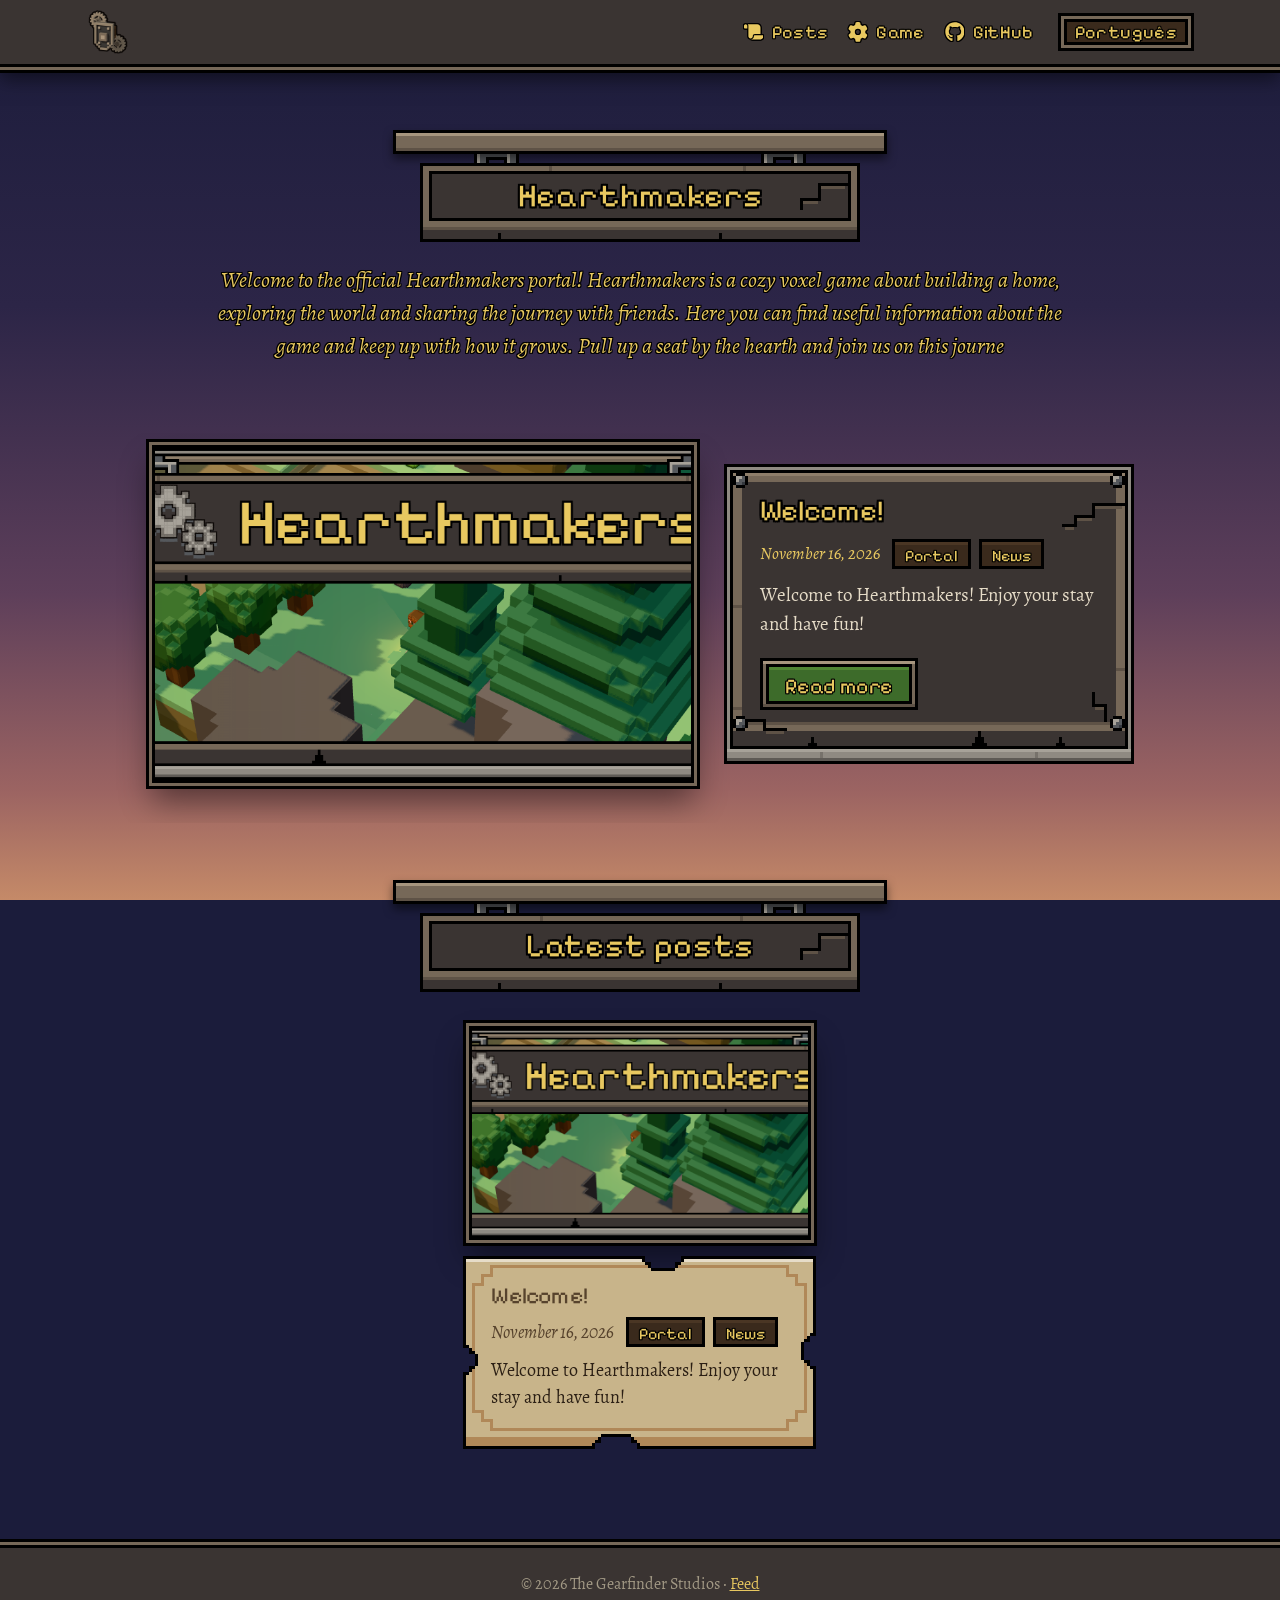
==== commit 41bf56ec: "Publish: Welcome!" ====
--- a/index.html
+++ b/index.html
@@ -5,11 +5,26 @@
   <meta name="viewport" content="width=device-width, initial-scale=1" />
   <meta name="generator" content="HearthBlog" />
   <title>Hearthmakers</title>
+  <meta name="description" content="Welcome to the official Hearthmakers portal!
+
+Hearthmakers is a cozy voxel game about building a home, exploring the world and sharing the journey with friends.
+
+Here you can find useful information about the game and keep up with how it grows. Pull up a seat by the hearth and join us on this journe" />
   <meta property="og:title" content="Hearthmakers" />
+  <meta property="og:description" content="Welcome to the official Hearthmakers portal!
+
+Hearthmakers is a cozy voxel game about building a home, exploring the world and sharing the journey with friends.
+
+Here you can find useful information about the game and keep up with how it grows. Pull up a seat by the hearth and join us on this journe" />
   <meta property="og:type" content="website" />
-  <link rel="icon" type="image/png" sizes="32x32" href="theme/img/favicon-32.png" />
-  <link rel="apple-touch-icon" href="theme/img/apple-touch-icon.png" />
+  <meta property="og:url" content="https://makers.the-gearfinder.org/" />
+  <meta property="og:image" content="https://makers.the-gearfinder.org/content/brand/logo.gif" />
+  <meta name="twitter:card" content="summary" />
+  <link rel="canonical" href="https://makers.the-gearfinder.org/" />
+  <link rel="icon" href="content/brand/icon.gif" />
+  <link rel="apple-touch-icon" href="content/brand/icon.gif" />
   <link rel="alternate" hreflang="pt-BR" href="pt-br/" />
+  <link rel="alternate" type="application/rss+xml" title="Hearthmakers" href="feed.xml" />
   <link rel="stylesheet" href="theme/style.css" />
 </head>
 <body>
@@ -18,7 +33,7 @@
 <div class="page" lang="en" data-words="{&quot;previous&quot;:&quot;Previous&quot;,&quot;next&quot;:&quot;Next&quot;,&quot;close&quot;:&quot;Close&quot;,&quot;slide&quot;:&quot;Show {number}&quot;,&quot;search&quot;:&quot;Search the posts&quot;,&quot;noResults&quot;:&quot;No post matches.&quot;}">
 <header class="topbar">
   <div class="topbar-inner">
-    <a class="logo" href="./"><img src="theme/img/icon-192.png" alt="" /><span>Hearthmakers</span></a>
+    <a class="logo" href="./"><img class="wordmark" src="content/brand/logo.gif" alt="Hearthmakers" /></a>
     <nav class="nav"><a class="worn" href="posts/"><svg class="icon" viewBox="0 0 576 512" aria-hidden="true" focusable="false"><!-- Font Awesome Free 6.7.2 by @fontawesome - https://fontawesome.com License - https://fontawesome.com/license/free (Icons: CC BY 4.0) --><path fill="currentColor" d="M0 80l0 48c0 17.7 14.3 32 32 32l16 0 48 0 0-80c0-26.5-21.5-48-48-48S0 53.5 0 80zM112 32c10 13.4 16 30 16 48l0 304c0 35.3 28.7 64 64 64s64-28.7 64-64l0-5.3c0-32.4 26.3-58.7 58.7-58.7L480 320l0-192c0-53-43-96-96-96L112 32zM464 480c61.9 0 112-50.1 112-112c0-8.8-7.2-16-16-16l-245.3 0c-14.7 0-26.7 11.9-26.7 26.7l0 5.3c0 53-43 96-96 96l176 0 96 0z"/></svg><span>Posts</span></a><a class="worn" href="https://hearthmakers.the-gearfinder.org/" target="_blank" rel="noopener"><svg class="icon" viewBox="0 0 512 512" aria-hidden="true" focusable="false"><!-- Font Awesome Free 6.7.2 by @fontawesome - https://fontawesome.com License - https://fontawesome.com/license/free (Icons: CC BY 4.0) --><path fill="currentColor" d="M495.9 166.6c3.2 8.7 .5 18.4-6.4 24.6l-43.3 39.4c1.1 8.3 1.7 16.8 1.7 25.4s-.6 17.1-1.7 25.4l43.3 39.4c6.9 6.2 9.6 15.9 6.4 24.6c-4.4 11.9-9.7 23.3-15.8 34.3l-4.7 8.1c-6.6 11-14 21.4-22.1 31.2c-5.9 7.2-15.7 9.6-24.5 6.8l-55.7-17.7c-13.4 10.3-28.2 18.9-44 25.4l-12.5 57.1c-2 9.1-9 16.3-18.2 17.8c-13.8 2.3-28 3.5-42.5 3.5s-28.7-1.2-42.5-3.5c-9.2-1.5-16.2-8.7-18.2-17.8l-12.5-57.1c-15.8-6.5-30.6-15.1-44-25.4L83.1 425.9c-8.8 2.8-18.6 .3-24.5-6.8c-8.1-9.8-15.5-20.2-22.1-31.2l-4.7-8.1c-6.1-11-11.4-22.4-15.8-34.3c-3.2-8.7-.5-18.4 6.4-24.6l43.3-39.4C64.6 273.1 64 264.6 64 256s.6-17.1 1.7-25.4L22.4 191.2c-6.9-6.2-9.6-15.9-6.4-24.6c4.4-11.9 9.7-23.3 15.8-34.3l4.7-8.1c6.6-11 14-21.4 22.1-31.2c5.9-7.2 15.7-9.6 24.5-6.8l55.7 17.7c13.4-10.3 28.2-18.9 44-25.4l12.5-57.1c2-9.1 9-16.3 18.2-17.8C227.3 1.2 241.5 0 256 0s28.7 1.2 42.5 3.5c9.2 1.5 16.2 8.7 18.2 17.8l12.5 57.1c15.8 6.5 30.6 15.1 44 25.4l55.7-17.7c8.8-2.8 18.6-.3 24.5 6.8c8.1 9.8 15.5 20.2 22.1 31.2l4.7 8.1c6.1 11 11.4 22.4 15.8 34.3zM256 336a80 80 0 1 0 0-160 80 80 0 1 0 0 160z"/></svg><span>Game</span></a><a class="worn" href="https://github.com/Hearthmakers/Hearthmakers-Releases" target="_blank" rel="noopener"><svg class="icon" viewBox="0 0 496 512" aria-hidden="true" focusable="false"><!-- Font Awesome Free 6.7.2 by @fontawesome - https://fontawesome.com License - https://fontawesome.com/license/free (Icons: CC BY 4.0) --><path fill="currentColor" d="M165.9 397.4c0 2-2.3 3.6-5.2 3.6-3.3.3-5.6-1.3-5.6-3.6 0-2 2.3-3.6 5.2-3.6 3-.3 5.6 1.3 5.6 3.6zm-31.1-4.5c-.7 2 1.3 4.3 4.3 4.9 2.6 1 5.6 0 6.2-2s-1.3-4.3-4.3-5.2c-2.6-.7-5.5.3-6.2 2.3zm44.2-1.7c-2.9.7-4.9 2.6-4.6 4.9.3 2 2.9 3.3 5.9 2.6 2.9-.7 4.9-2.6 4.6-4.6-.3-1.9-3-3.2-5.9-2.9zM244.8 8C106.1 8 0 113.3 0 252c0 110.9 69.8 205.8 169.5 239.2 12.8 2.3 17.3-5.6 17.3-12.1 0-6.2-.3-40.4-.3-61.4 0 0-70 15-84.7-29.8 0 0-11.4-29.1-27.8-36.6 0 0-22.9-15.7 1.6-15.4 0 0 24.9 2 38.6 25.8 21.9 38.6 58.6 27.5 72.9 20.9 2.3-16 8.8-27.1 16-33.7-55.9-6.2-112.3-14.3-112.3-110.5 0-27.5 7.6-41.3 23.6-58.9-2.6-6.5-11.1-33.3 2.6-67.9 20.9-6.5 69 27 69 27 20-5.6 41.5-8.5 62.8-8.5s42.8 2.9 62.8 8.5c0 0 48.1-33.6 69-27 13.7 34.7 5.2 61.4 2.6 67.9 16 17.7 25.8 31.5 25.8 58.9 0 96.5-58.9 104.2-114.8 110.5 9.2 7.9 17 22.9 17 46.4 0 33.7-.3 75.4-.3 83.6 0 6.5 4.6 14.4 17.3 12.1C428.2 457.8 496 362.9 496 252 496 113.3 383.5 8 244.8 8zM97.2 352.9c-1.3 1-1 3.3.7 5.2 1.6 1.6 3.9 2.3 5.2 1 1.3-1 1-3.3-.7-5.2-1.6-1.6-3.9-2.3-5.2-1zm-10.8-8.1c-.7 1.3.3 2.9 2.3 3.9 1.6 1 3.6.7 4.3-.7.7-1.3-.3-2.9-2.3-3.9-2-.6-3.6-.3-4.3.7zm32.4 35.6c-1.6 1.3-1 4.3 1.3 6.2 2.3 2.3 5.2 2.6 6.5 1 1.3-1.3.7-4.3-1.3-6.2-2.2-2.3-5.2-2.6-6.5-1zm-11.4-14.7c-1.6 1-1.6 3.6 0 5.9 1.6 2.3 4.3 3.3 5.6 2.3 1.6-1.3 1.6-3.9 0-6.2-1.4-2.3-4-3.3-5.6-2z"/></svg><span>GitHub</span></a></nav>
     <div class="langs"><a class="lang" href="pt-br/" hreflang="pt-BR" lang="pt-BR">Português</a></div>
   </div>
@@ -26,16 +41,44 @@
 <main>
 <section class="section">
 <h1 class="section-title">Hearthmakers</h1>
+<p class="blog-lead">Welcome to the official Hearthmakers portal!
 
+Hearthmakers is a cozy voxel game about building a home, exploring the world and sharing the journey with friends.
+
+Here you can find useful information about the game and keep up with how it grows. Pull up a seat by the hearth and join us on this journe</p>
 
 </section>
+<section class="section highlights">
+<div class="carousel"><div class="carousel-track">
+<article class="carousel-slide highlight">
+  <a class="shot" href="posts/welcome/" tabindex="-1" aria-hidden="true"><img src="content/posts/welcome/cover.png" alt="" loading="lazy" /></a>
+  <div class="board">
+    <h2><a href="posts/welcome/">Welcome!</a></h2>
+    <p class="post-meta"><time datetime="2026-11-16T19:57:00.000Z">November 16, 2026</time><a class="tag" href="tags/portal/">Portal</a><a class="tag" href="tags/news/">News</a></p>
+    <p>Welcome to Hearthmakers! Enjoy your stay and have fun!</p>
+    <div class="actions"><a class="primary" href="posts/welcome/">Read more</a></div>
+  </div>
+</article>
+</div></div>
+</section>
 <section class="section">
-<div class="parchment lead"><p>Nothing has been written here yet.</p></div>
+<h2 class="section-title">Latest posts</h2>
+<div class="tiles">
+<article class="post-tile">
+  <a class="shot" href="posts/welcome/" tabindex="-1" aria-hidden="true"><img src="content/posts/welcome/cover.png" alt="" loading="lazy" /></a>
+  <div class="parchment">
+    <h3><a href="posts/welcome/">Welcome!</a></h3>
+    <p class="post-meta"><time datetime="2026-11-16T19:57:00.000Z">November 16, 2026</time><a class="tag" href="tags/portal/">Portal</a><a class="tag" href="tags/news/">News</a></p>
+    <p>Welcome to Hearthmakers! Enjoy your stay and have fun!</p>
+  </div>
+</article>
+</div>
+
 </section>
 </main>
 <footer class="footer">
   
-  <p>&copy; 2026</p>
+  <p>&copy; 2026 The Gearfinder Studios · <a href="feed.xml">Feed</a></p>
 </footer>
 </div>
 <script src="theme/paint.js"></script>
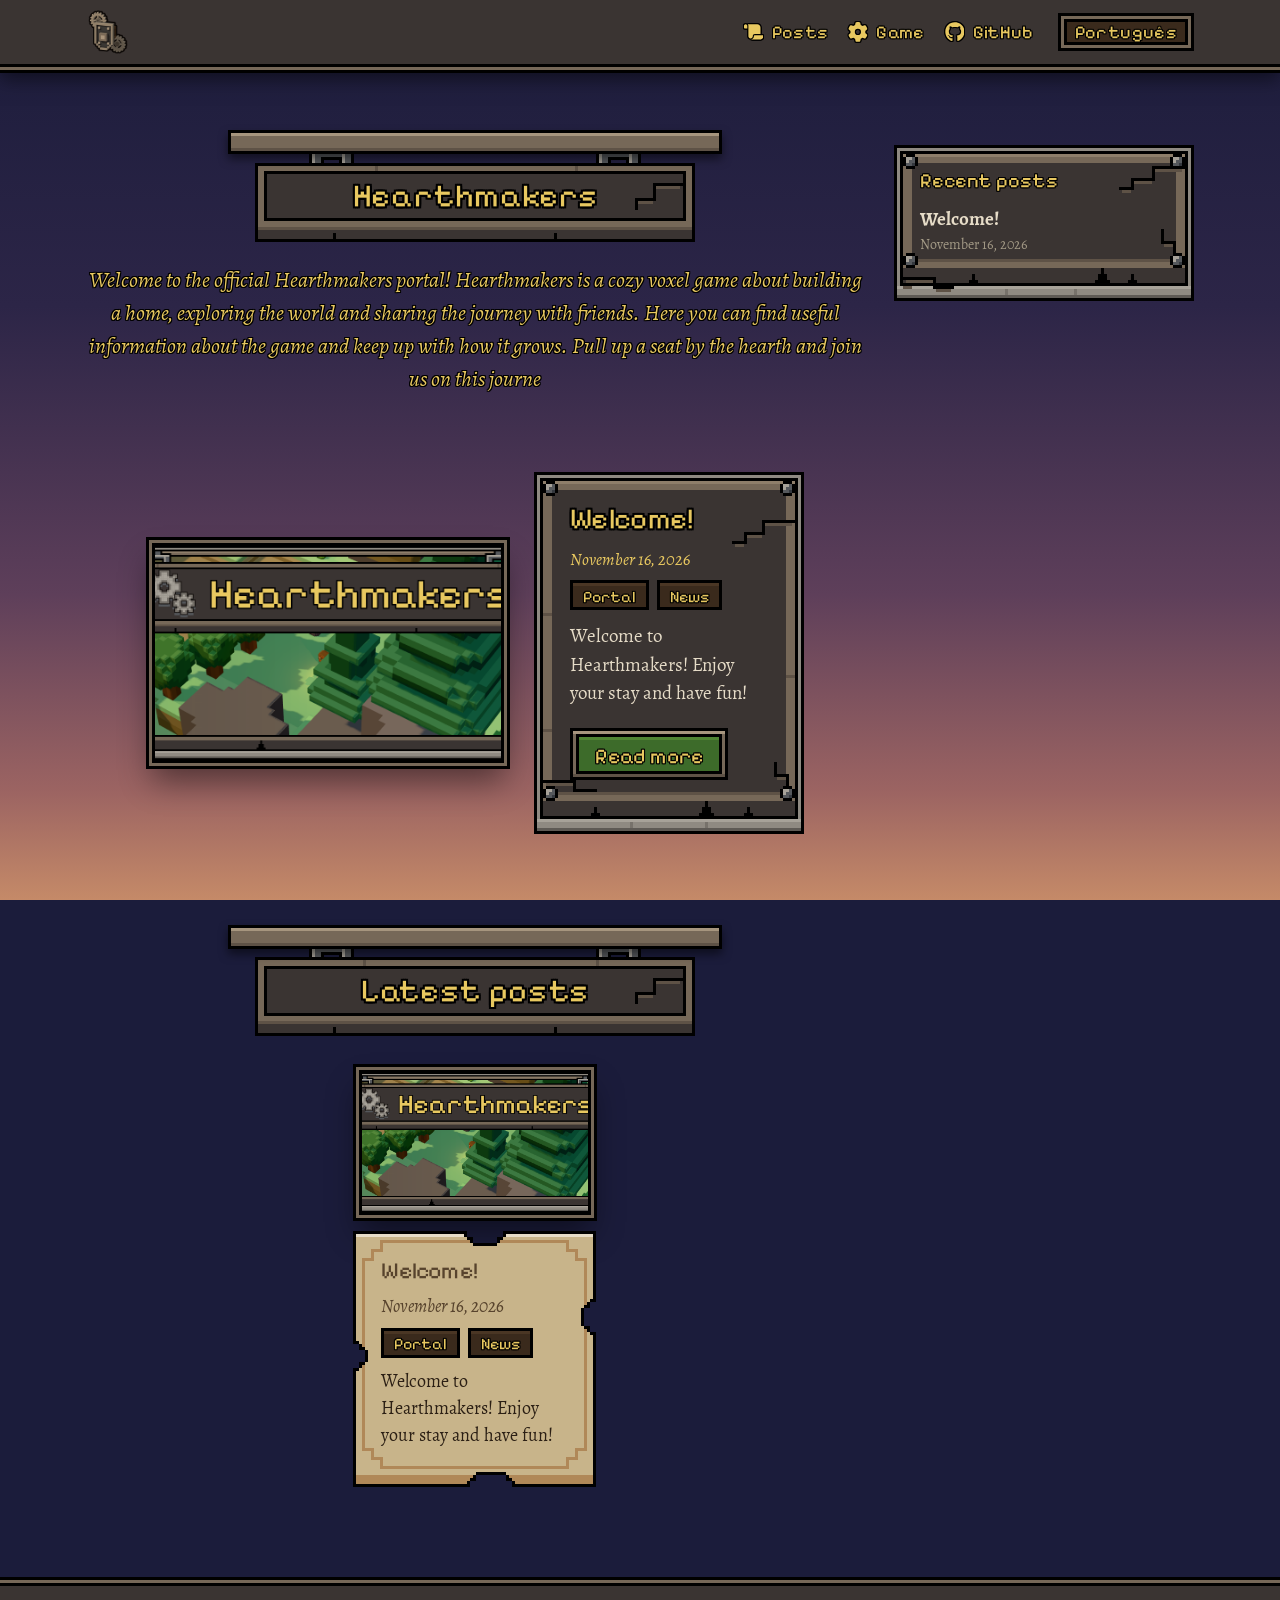
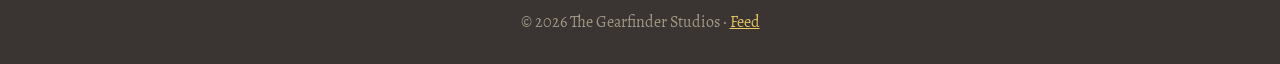
==== commit 3a996e06: "Update the blog" ====
--- a/index.html
+++ b/index.html
@@ -39,6 +39,8 @@
   </div>
 </header>
 <main>
+<div class="with-side side-right">
+<div class="main-column">
 <section class="section">
 <h1 class="section-title">Hearthmakers</h1>
 <p class="blog-lead">Welcome to the official Hearthmakers portal!
@@ -75,6 +77,11 @@
 </div>
 
 </section>
+</div>
+<aside class="sidebar">
+<section class="block block-recent board" data-block="b1"><h2 class="block-title">Recent posts</h2><ul class="block-items"><li><a href="posts/welcome/">Welcome!</a><small>November 16, 2026</small></li></ul></section>
+</aside>
+</div>
 </main>
 <footer class="footer">
   
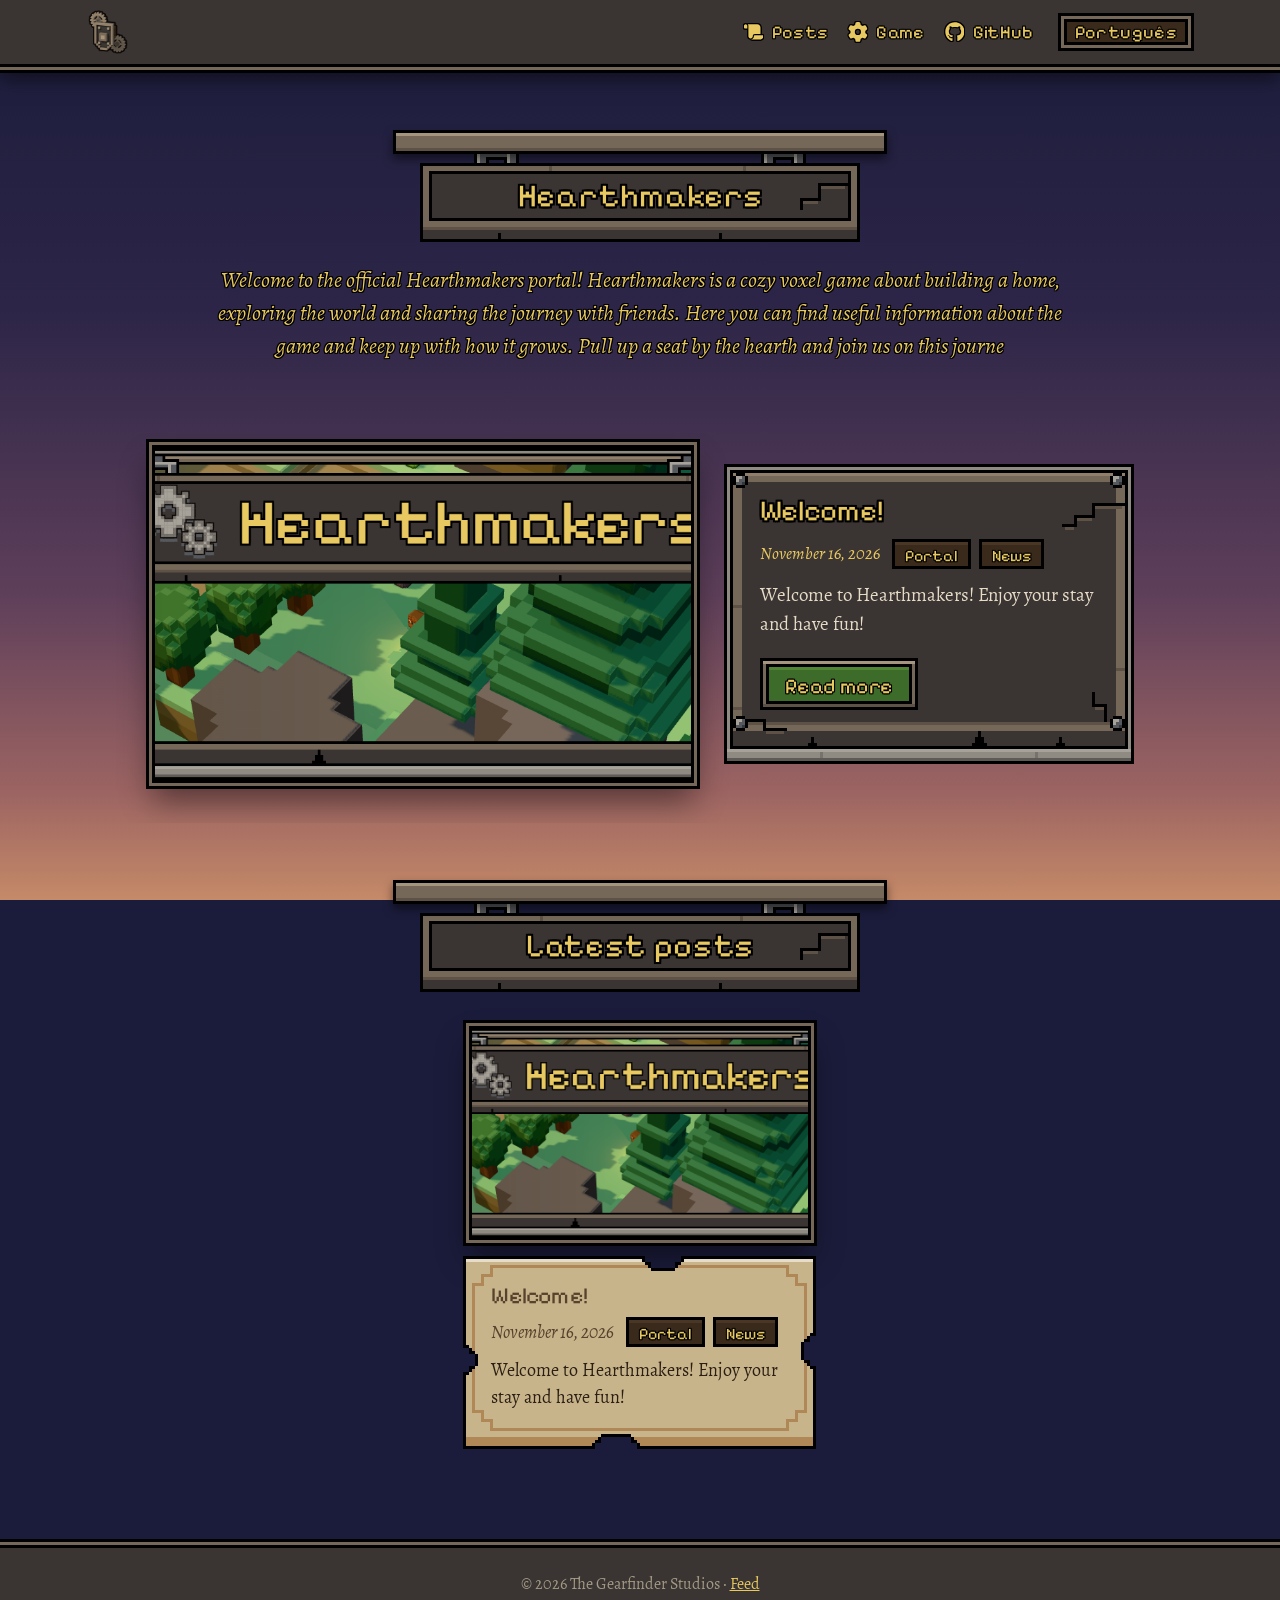
==== commit 0a177e28: "Update the blog" ====
--- a/index.html
+++ b/index.html
@@ -39,8 +39,6 @@
   </div>
 </header>
 <main>
-<div class="with-side side-right">
-<div class="main-column">
 <section class="section">
 <h1 class="section-title">Hearthmakers</h1>
 <p class="blog-lead">Welcome to the official Hearthmakers portal!
@@ -77,11 +75,6 @@
 </div>
 
 </section>
-</div>
-<aside class="sidebar">
-<section class="block block-recent board" data-block="b1"><h2 class="block-title">Recent posts</h2><ul class="block-items"><li><a href="posts/welcome/">Welcome!</a><small>November 16, 2026</small></li></ul></section>
-</aside>
-</div>
 </main>
 <footer class="footer">
   
